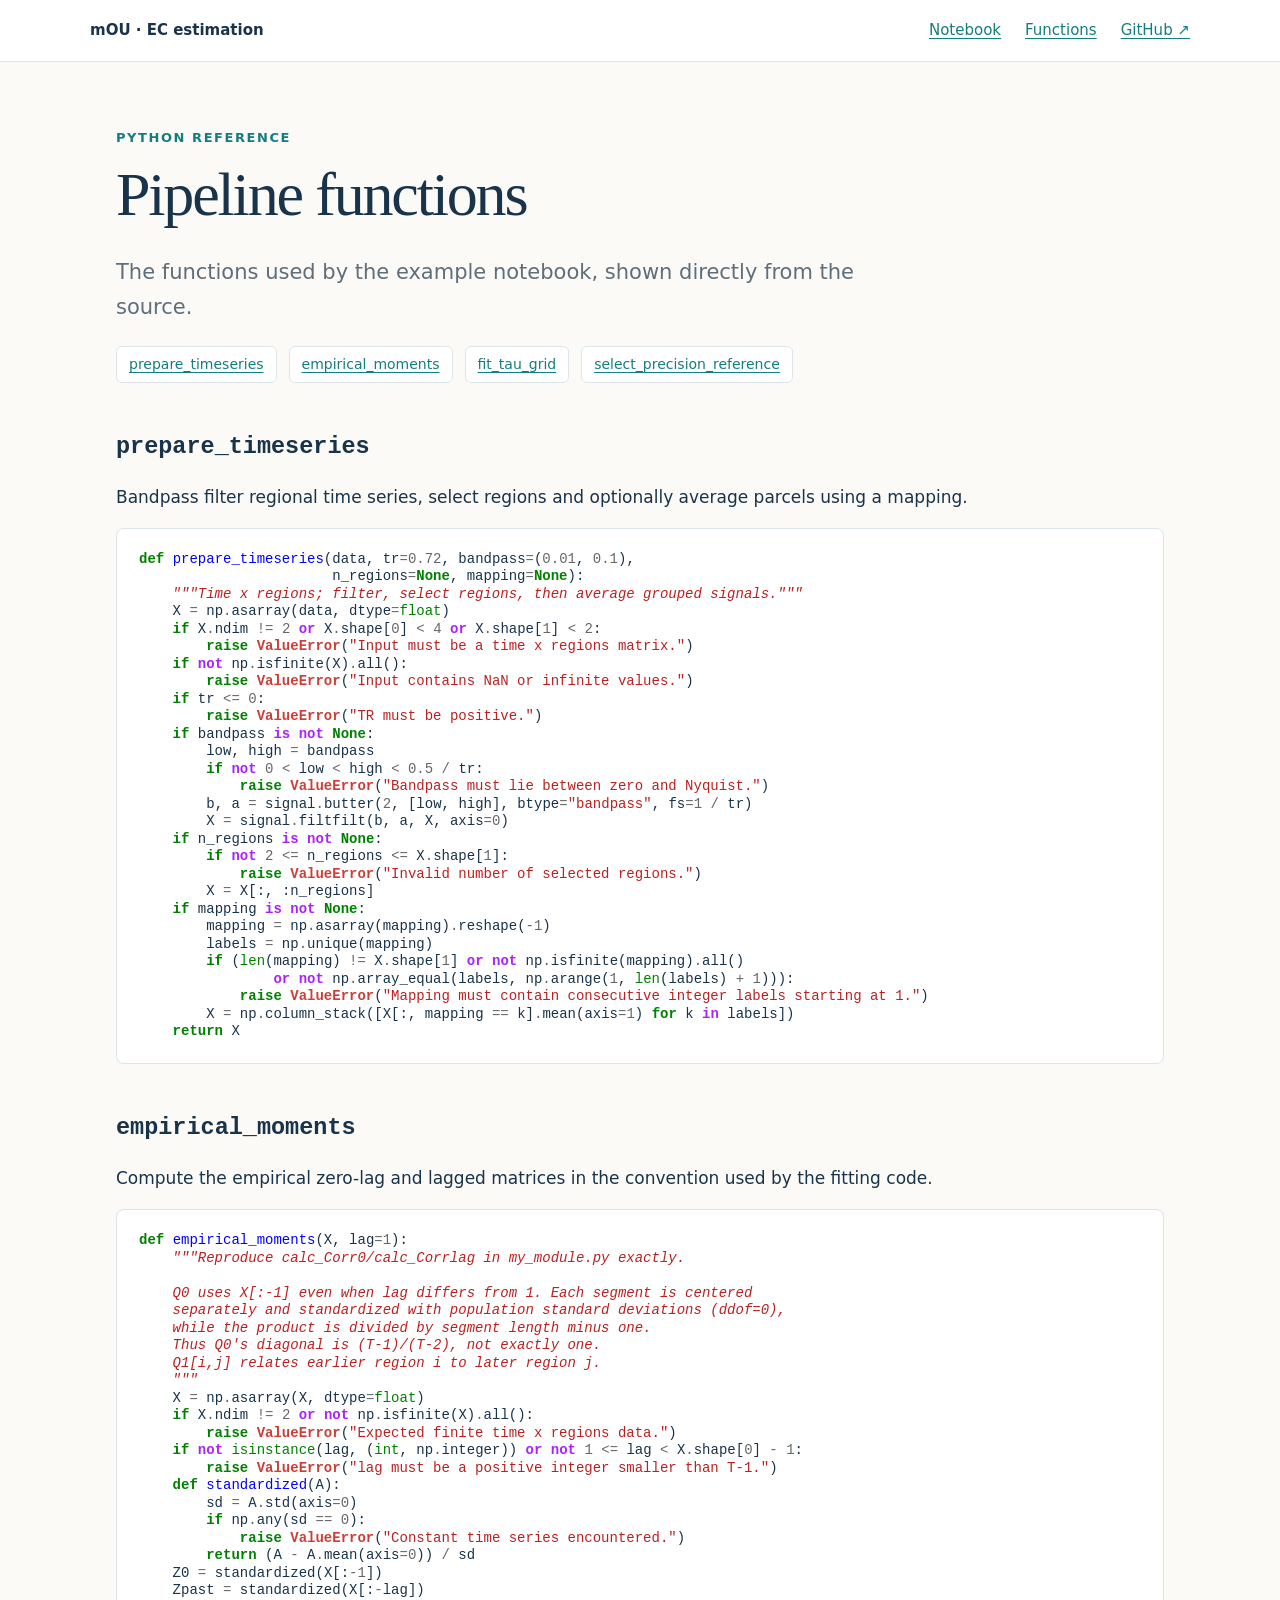
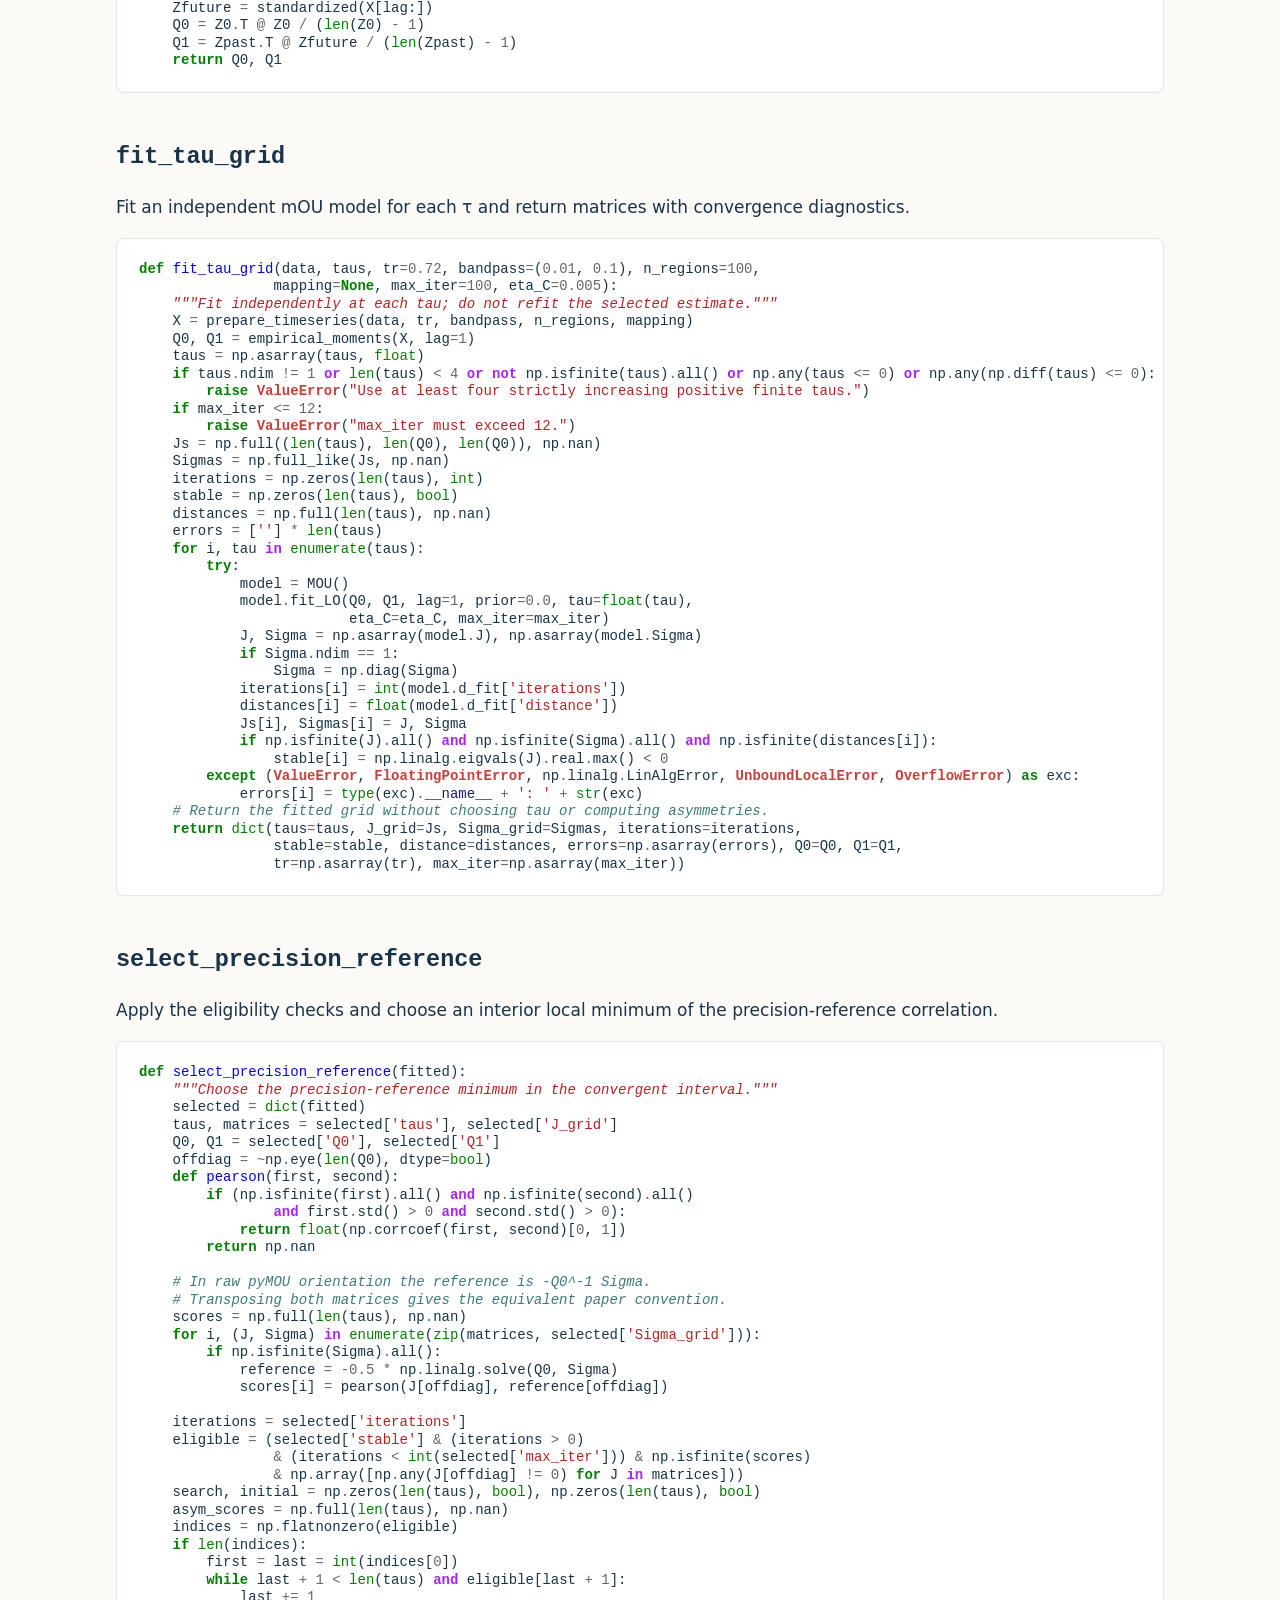
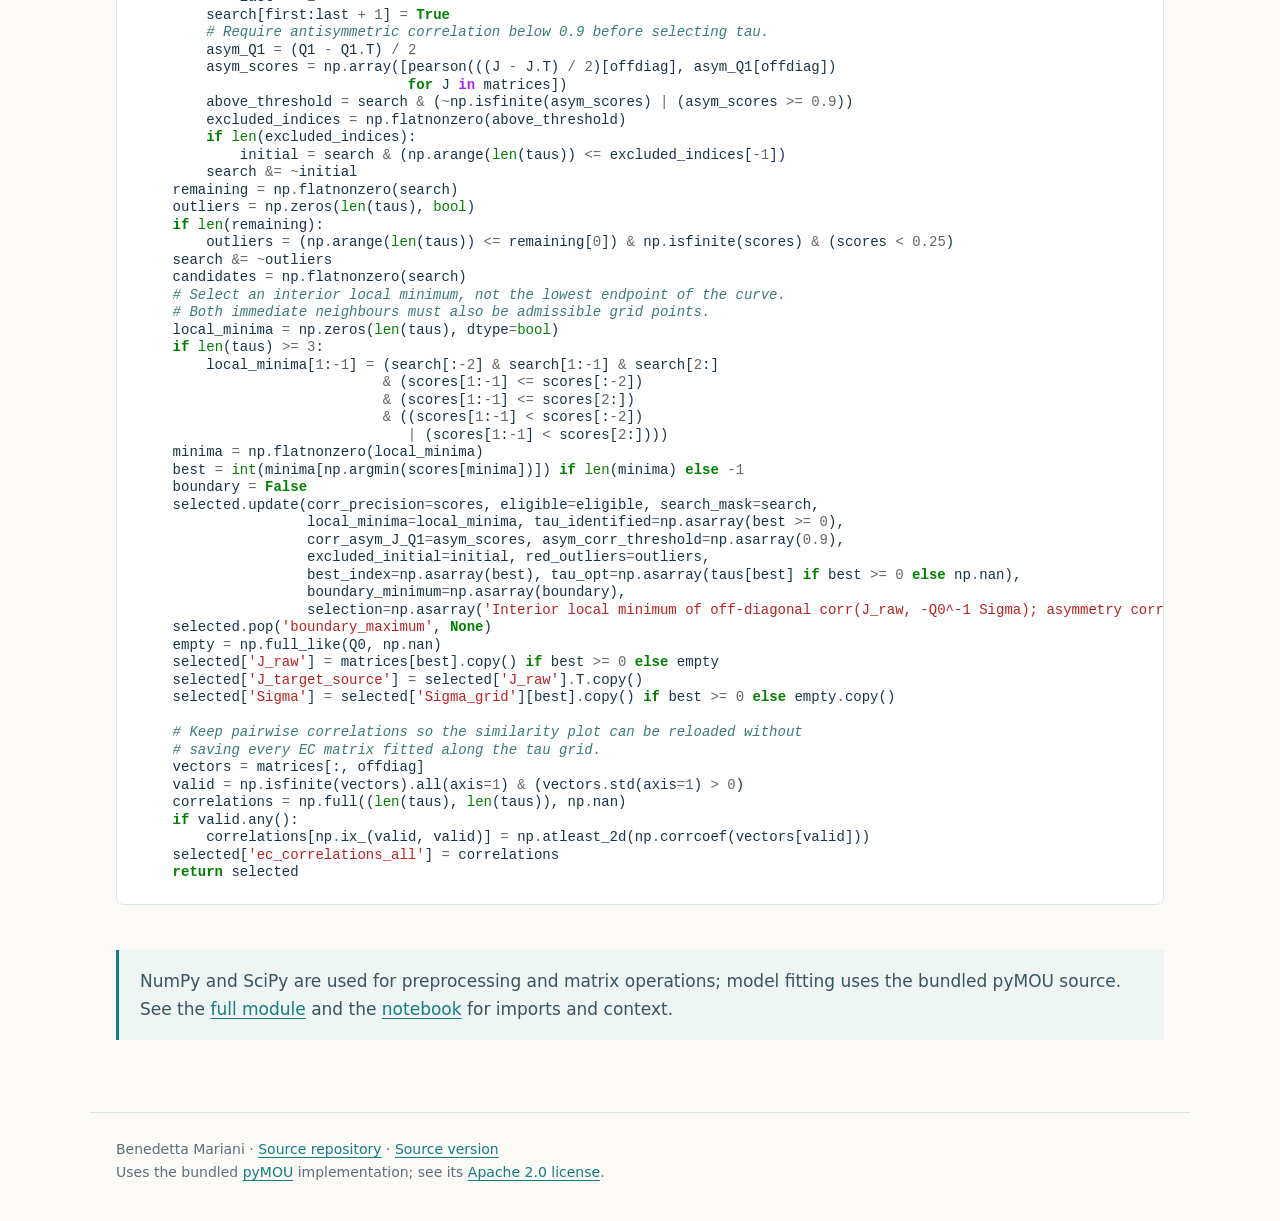
==== functions.html @ 152407b9 "Publish pipeline notebook and function reference" ====
<!doctype html><html lang="en"><head><meta charset="utf-8"><meta name="viewport" content="width=device-width,initial-scale=1"><meta name="description" content="A notebook and Python functions for multivariate Ornstein–Uhlenbeck effective connectivity estimation."><title>Functions · mOU EC estimation</title><link rel="stylesheet" href="style.css"></head><body><nav class="site-nav" aria-label="Main navigation"><a class="site-brand" href="index.html">mOU · EC estimation</a><a href="pipeline.html">Notebook</a><a href="functions.html">Functions</a><a href="https://github.com/benedetta-mariani/mOU-EC-estimation">GitHub ↗</a></nav><main class="page"><div class="eyebrow">Python reference</div><h1>Pipeline functions</h1><p class="lead">The functions used by the example notebook, shown directly from the source.</p><div class="jump-links"><a href="#prepare_timeseries">prepare_timeseries</a><a href="#empirical_moments">empirical_moments</a><a href="#fit_tau_grid">fit_tau_grid</a><a href="#select_precision_reference">select_precision_reference</a></div><section class="function" id="prepare_timeseries"><h2><code>prepare_timeseries</code></h2><p>Bandpass filter regional time series, select regions and optionally average parcels using a mapping.</p><div class="highlight"><pre><span></span><span class="k">def</span><span class="w"> </span><span class="nf">prepare_timeseries</span><span class="p">(</span><span class="n">data</span><span class="p">,</span> <span class="n">tr</span><span class="o">=</span><span class="mf">0.72</span><span class="p">,</span> <span class="n">bandpass</span><span class="o">=</span><span class="p">(</span><span class="mf">0.01</span><span class="p">,</span> <span class="mf">0.1</span><span class="p">),</span>
                       <span class="n">n_regions</span><span class="o">=</span><span class="kc">None</span><span class="p">,</span> <span class="n">mapping</span><span class="o">=</span><span class="kc">None</span><span class="p">):</span>
<span class="w">    </span><span class="sd">&quot;&quot;&quot;Time x regions; filter, select regions, then average grouped signals.&quot;&quot;&quot;</span>
    <span class="n">X</span> <span class="o">=</span> <span class="n">np</span><span class="o">.</span><span class="n">asarray</span><span class="p">(</span><span class="n">data</span><span class="p">,</span> <span class="n">dtype</span><span class="o">=</span><span class="nb">float</span><span class="p">)</span>
    <span class="k">if</span> <span class="n">X</span><span class="o">.</span><span class="n">ndim</span> <span class="o">!=</span> <span class="mi">2</span> <span class="ow">or</span> <span class="n">X</span><span class="o">.</span><span class="n">shape</span><span class="p">[</span><span class="mi">0</span><span class="p">]</span> <span class="o">&lt;</span> <span class="mi">4</span> <span class="ow">or</span> <span class="n">X</span><span class="o">.</span><span class="n">shape</span><span class="p">[</span><span class="mi">1</span><span class="p">]</span> <span class="o">&lt;</span> <span class="mi">2</span><span class="p">:</span>
        <span class="k">raise</span> <span class="ne">ValueError</span><span class="p">(</span><span class="s2">&quot;Input must be a time x regions matrix.&quot;</span><span class="p">)</span>
    <span class="k">if</span> <span class="ow">not</span> <span class="n">np</span><span class="o">.</span><span class="n">isfinite</span><span class="p">(</span><span class="n">X</span><span class="p">)</span><span class="o">.</span><span class="n">all</span><span class="p">():</span>
        <span class="k">raise</span> <span class="ne">ValueError</span><span class="p">(</span><span class="s2">&quot;Input contains NaN or infinite values.&quot;</span><span class="p">)</span>
    <span class="k">if</span> <span class="n">tr</span> <span class="o">&lt;=</span> <span class="mi">0</span><span class="p">:</span>
        <span class="k">raise</span> <span class="ne">ValueError</span><span class="p">(</span><span class="s2">&quot;TR must be positive.&quot;</span><span class="p">)</span>
    <span class="k">if</span> <span class="n">bandpass</span> <span class="ow">is</span> <span class="ow">not</span> <span class="kc">None</span><span class="p">:</span>
        <span class="n">low</span><span class="p">,</span> <span class="n">high</span> <span class="o">=</span> <span class="n">bandpass</span>
        <span class="k">if</span> <span class="ow">not</span> <span class="mi">0</span> <span class="o">&lt;</span> <span class="n">low</span> <span class="o">&lt;</span> <span class="n">high</span> <span class="o">&lt;</span> <span class="mf">0.5</span> <span class="o">/</span> <span class="n">tr</span><span class="p">:</span>
            <span class="k">raise</span> <span class="ne">ValueError</span><span class="p">(</span><span class="s2">&quot;Bandpass must lie between zero and Nyquist.&quot;</span><span class="p">)</span>
        <span class="n">b</span><span class="p">,</span> <span class="n">a</span> <span class="o">=</span> <span class="n">signal</span><span class="o">.</span><span class="n">butter</span><span class="p">(</span><span class="mi">2</span><span class="p">,</span> <span class="p">[</span><span class="n">low</span><span class="p">,</span> <span class="n">high</span><span class="p">],</span> <span class="n">btype</span><span class="o">=</span><span class="s2">&quot;bandpass&quot;</span><span class="p">,</span> <span class="n">fs</span><span class="o">=</span><span class="mi">1</span> <span class="o">/</span> <span class="n">tr</span><span class="p">)</span>
        <span class="n">X</span> <span class="o">=</span> <span class="n">signal</span><span class="o">.</span><span class="n">filtfilt</span><span class="p">(</span><span class="n">b</span><span class="p">,</span> <span class="n">a</span><span class="p">,</span> <span class="n">X</span><span class="p">,</span> <span class="n">axis</span><span class="o">=</span><span class="mi">0</span><span class="p">)</span>
    <span class="k">if</span> <span class="n">n_regions</span> <span class="ow">is</span> <span class="ow">not</span> <span class="kc">None</span><span class="p">:</span>
        <span class="k">if</span> <span class="ow">not</span> <span class="mi">2</span> <span class="o">&lt;=</span> <span class="n">n_regions</span> <span class="o">&lt;=</span> <span class="n">X</span><span class="o">.</span><span class="n">shape</span><span class="p">[</span><span class="mi">1</span><span class="p">]:</span>
            <span class="k">raise</span> <span class="ne">ValueError</span><span class="p">(</span><span class="s2">&quot;Invalid number of selected regions.&quot;</span><span class="p">)</span>
        <span class="n">X</span> <span class="o">=</span> <span class="n">X</span><span class="p">[:,</span> <span class="p">:</span><span class="n">n_regions</span><span class="p">]</span>
    <span class="k">if</span> <span class="n">mapping</span> <span class="ow">is</span> <span class="ow">not</span> <span class="kc">None</span><span class="p">:</span>
        <span class="n">mapping</span> <span class="o">=</span> <span class="n">np</span><span class="o">.</span><span class="n">asarray</span><span class="p">(</span><span class="n">mapping</span><span class="p">)</span><span class="o">.</span><span class="n">reshape</span><span class="p">(</span><span class="o">-</span><span class="mi">1</span><span class="p">)</span>
        <span class="n">labels</span> <span class="o">=</span> <span class="n">np</span><span class="o">.</span><span class="n">unique</span><span class="p">(</span><span class="n">mapping</span><span class="p">)</span>
        <span class="k">if</span> <span class="p">(</span><span class="nb">len</span><span class="p">(</span><span class="n">mapping</span><span class="p">)</span> <span class="o">!=</span> <span class="n">X</span><span class="o">.</span><span class="n">shape</span><span class="p">[</span><span class="mi">1</span><span class="p">]</span> <span class="ow">or</span> <span class="ow">not</span> <span class="n">np</span><span class="o">.</span><span class="n">isfinite</span><span class="p">(</span><span class="n">mapping</span><span class="p">)</span><span class="o">.</span><span class="n">all</span><span class="p">()</span>
                <span class="ow">or</span> <span class="ow">not</span> <span class="n">np</span><span class="o">.</span><span class="n">array_equal</span><span class="p">(</span><span class="n">labels</span><span class="p">,</span> <span class="n">np</span><span class="o">.</span><span class="n">arange</span><span class="p">(</span><span class="mi">1</span><span class="p">,</span> <span class="nb">len</span><span class="p">(</span><span class="n">labels</span><span class="p">)</span> <span class="o">+</span> <span class="mi">1</span><span class="p">))):</span>
            <span class="k">raise</span> <span class="ne">ValueError</span><span class="p">(</span><span class="s2">&quot;Mapping must contain consecutive integer labels starting at 1.&quot;</span><span class="p">)</span>
        <span class="n">X</span> <span class="o">=</span> <span class="n">np</span><span class="o">.</span><span class="n">column_stack</span><span class="p">([</span><span class="n">X</span><span class="p">[:,</span> <span class="n">mapping</span> <span class="o">==</span> <span class="n">k</span><span class="p">]</span><span class="o">.</span><span class="n">mean</span><span class="p">(</span><span class="n">axis</span><span class="o">=</span><span class="mi">1</span><span class="p">)</span> <span class="k">for</span> <span class="n">k</span> <span class="ow">in</span> <span class="n">labels</span><span class="p">])</span>
    <span class="k">return</span> <span class="n">X</span>
</pre></div>
</section><section class="function" id="empirical_moments"><h2><code>empirical_moments</code></h2><p>Compute the empirical zero-lag and lagged matrices in the convention used by the fitting code.</p><div class="highlight"><pre><span></span><span class="k">def</span><span class="w"> </span><span class="nf">empirical_moments</span><span class="p">(</span><span class="n">X</span><span class="p">,</span> <span class="n">lag</span><span class="o">=</span><span class="mi">1</span><span class="p">):</span>
<span class="w">    </span><span class="sd">&quot;&quot;&quot;Reproduce calc_Corr0/calc_Corrlag in my_module.py exactly.</span>

<span class="sd">    Q0 uses X[:-1] even when lag differs from 1. Each segment is centered</span>
<span class="sd">    separately and standardized with population standard deviations (ddof=0),</span>
<span class="sd">    while the product is divided by segment length minus one.</span>
<span class="sd">    Thus Q0&#39;s diagonal is (T-1)/(T-2), not exactly one.</span>
<span class="sd">    Q1[i,j] relates earlier region i to later region j.</span>
<span class="sd">    &quot;&quot;&quot;</span>
    <span class="n">X</span> <span class="o">=</span> <span class="n">np</span><span class="o">.</span><span class="n">asarray</span><span class="p">(</span><span class="n">X</span><span class="p">,</span> <span class="n">dtype</span><span class="o">=</span><span class="nb">float</span><span class="p">)</span>
    <span class="k">if</span> <span class="n">X</span><span class="o">.</span><span class="n">ndim</span> <span class="o">!=</span> <span class="mi">2</span> <span class="ow">or</span> <span class="ow">not</span> <span class="n">np</span><span class="o">.</span><span class="n">isfinite</span><span class="p">(</span><span class="n">X</span><span class="p">)</span><span class="o">.</span><span class="n">all</span><span class="p">():</span>
        <span class="k">raise</span> <span class="ne">ValueError</span><span class="p">(</span><span class="s2">&quot;Expected finite time x regions data.&quot;</span><span class="p">)</span>
    <span class="k">if</span> <span class="ow">not</span> <span class="nb">isinstance</span><span class="p">(</span><span class="n">lag</span><span class="p">,</span> <span class="p">(</span><span class="nb">int</span><span class="p">,</span> <span class="n">np</span><span class="o">.</span><span class="n">integer</span><span class="p">))</span> <span class="ow">or</span> <span class="ow">not</span> <span class="mi">1</span> <span class="o">&lt;=</span> <span class="n">lag</span> <span class="o">&lt;</span> <span class="n">X</span><span class="o">.</span><span class="n">shape</span><span class="p">[</span><span class="mi">0</span><span class="p">]</span> <span class="o">-</span> <span class="mi">1</span><span class="p">:</span>
        <span class="k">raise</span> <span class="ne">ValueError</span><span class="p">(</span><span class="s2">&quot;lag must be a positive integer smaller than T-1.&quot;</span><span class="p">)</span>
    <span class="k">def</span><span class="w"> </span><span class="nf">standardized</span><span class="p">(</span><span class="n">A</span><span class="p">):</span>
        <span class="n">sd</span> <span class="o">=</span> <span class="n">A</span><span class="o">.</span><span class="n">std</span><span class="p">(</span><span class="n">axis</span><span class="o">=</span><span class="mi">0</span><span class="p">)</span>
        <span class="k">if</span> <span class="n">np</span><span class="o">.</span><span class="n">any</span><span class="p">(</span><span class="n">sd</span> <span class="o">==</span> <span class="mi">0</span><span class="p">):</span>
            <span class="k">raise</span> <span class="ne">ValueError</span><span class="p">(</span><span class="s2">&quot;Constant time series encountered.&quot;</span><span class="p">)</span>
        <span class="k">return</span> <span class="p">(</span><span class="n">A</span> <span class="o">-</span> <span class="n">A</span><span class="o">.</span><span class="n">mean</span><span class="p">(</span><span class="n">axis</span><span class="o">=</span><span class="mi">0</span><span class="p">))</span> <span class="o">/</span> <span class="n">sd</span>
    <span class="n">Z0</span> <span class="o">=</span> <span class="n">standardized</span><span class="p">(</span><span class="n">X</span><span class="p">[:</span><span class="o">-</span><span class="mi">1</span><span class="p">])</span>
    <span class="n">Zpast</span> <span class="o">=</span> <span class="n">standardized</span><span class="p">(</span><span class="n">X</span><span class="p">[:</span><span class="o">-</span><span class="n">lag</span><span class="p">])</span>
    <span class="n">Zfuture</span> <span class="o">=</span> <span class="n">standardized</span><span class="p">(</span><span class="n">X</span><span class="p">[</span><span class="n">lag</span><span class="p">:])</span>
    <span class="n">Q0</span> <span class="o">=</span> <span class="n">Z0</span><span class="o">.</span><span class="n">T</span> <span class="o">@</span> <span class="n">Z0</span> <span class="o">/</span> <span class="p">(</span><span class="nb">len</span><span class="p">(</span><span class="n">Z0</span><span class="p">)</span> <span class="o">-</span> <span class="mi">1</span><span class="p">)</span>
    <span class="n">Q1</span> <span class="o">=</span> <span class="n">Zpast</span><span class="o">.</span><span class="n">T</span> <span class="o">@</span> <span class="n">Zfuture</span> <span class="o">/</span> <span class="p">(</span><span class="nb">len</span><span class="p">(</span><span class="n">Zpast</span><span class="p">)</span> <span class="o">-</span> <span class="mi">1</span><span class="p">)</span>
    <span class="k">return</span> <span class="n">Q0</span><span class="p">,</span> <span class="n">Q1</span>
</pre></div>
</section><section class="function" id="fit_tau_grid"><h2><code>fit_tau_grid</code></h2><p>Fit an independent mOU model for each τ and return matrices with convergence diagnostics.</p><div class="highlight"><pre><span></span><span class="k">def</span><span class="w"> </span><span class="nf">fit_tau_grid</span><span class="p">(</span><span class="n">data</span><span class="p">,</span> <span class="n">taus</span><span class="p">,</span> <span class="n">tr</span><span class="o">=</span><span class="mf">0.72</span><span class="p">,</span> <span class="n">bandpass</span><span class="o">=</span><span class="p">(</span><span class="mf">0.01</span><span class="p">,</span> <span class="mf">0.1</span><span class="p">),</span> <span class="n">n_regions</span><span class="o">=</span><span class="mi">100</span><span class="p">,</span>
                <span class="n">mapping</span><span class="o">=</span><span class="kc">None</span><span class="p">,</span> <span class="n">max_iter</span><span class="o">=</span><span class="mi">100</span><span class="p">,</span> <span class="n">eta_C</span><span class="o">=</span><span class="mf">0.005</span><span class="p">):</span>
<span class="w">    </span><span class="sd">&quot;&quot;&quot;Fit independently at each tau; do not refit the selected estimate.&quot;&quot;&quot;</span>
    <span class="n">X</span> <span class="o">=</span> <span class="n">prepare_timeseries</span><span class="p">(</span><span class="n">data</span><span class="p">,</span> <span class="n">tr</span><span class="p">,</span> <span class="n">bandpass</span><span class="p">,</span> <span class="n">n_regions</span><span class="p">,</span> <span class="n">mapping</span><span class="p">)</span>
    <span class="n">Q0</span><span class="p">,</span> <span class="n">Q1</span> <span class="o">=</span> <span class="n">empirical_moments</span><span class="p">(</span><span class="n">X</span><span class="p">,</span> <span class="n">lag</span><span class="o">=</span><span class="mi">1</span><span class="p">)</span>
    <span class="n">taus</span> <span class="o">=</span> <span class="n">np</span><span class="o">.</span><span class="n">asarray</span><span class="p">(</span><span class="n">taus</span><span class="p">,</span> <span class="nb">float</span><span class="p">)</span>
    <span class="k">if</span> <span class="n">taus</span><span class="o">.</span><span class="n">ndim</span> <span class="o">!=</span> <span class="mi">1</span> <span class="ow">or</span> <span class="nb">len</span><span class="p">(</span><span class="n">taus</span><span class="p">)</span> <span class="o">&lt;</span> <span class="mi">4</span> <span class="ow">or</span> <span class="ow">not</span> <span class="n">np</span><span class="o">.</span><span class="n">isfinite</span><span class="p">(</span><span class="n">taus</span><span class="p">)</span><span class="o">.</span><span class="n">all</span><span class="p">()</span> <span class="ow">or</span> <span class="n">np</span><span class="o">.</span><span class="n">any</span><span class="p">(</span><span class="n">taus</span> <span class="o">&lt;=</span> <span class="mi">0</span><span class="p">)</span> <span class="ow">or</span> <span class="n">np</span><span class="o">.</span><span class="n">any</span><span class="p">(</span><span class="n">np</span><span class="o">.</span><span class="n">diff</span><span class="p">(</span><span class="n">taus</span><span class="p">)</span> <span class="o">&lt;=</span> <span class="mi">0</span><span class="p">):</span>
        <span class="k">raise</span> <span class="ne">ValueError</span><span class="p">(</span><span class="s2">&quot;Use at least four strictly increasing positive finite taus.&quot;</span><span class="p">)</span>
    <span class="k">if</span> <span class="n">max_iter</span> <span class="o">&lt;=</span> <span class="mi">12</span><span class="p">:</span>
        <span class="k">raise</span> <span class="ne">ValueError</span><span class="p">(</span><span class="s2">&quot;max_iter must exceed 12.&quot;</span><span class="p">)</span>
    <span class="n">Js</span> <span class="o">=</span> <span class="n">np</span><span class="o">.</span><span class="n">full</span><span class="p">((</span><span class="nb">len</span><span class="p">(</span><span class="n">taus</span><span class="p">),</span> <span class="nb">len</span><span class="p">(</span><span class="n">Q0</span><span class="p">),</span> <span class="nb">len</span><span class="p">(</span><span class="n">Q0</span><span class="p">)),</span> <span class="n">np</span><span class="o">.</span><span class="n">nan</span><span class="p">)</span>
    <span class="n">Sigmas</span> <span class="o">=</span> <span class="n">np</span><span class="o">.</span><span class="n">full_like</span><span class="p">(</span><span class="n">Js</span><span class="p">,</span> <span class="n">np</span><span class="o">.</span><span class="n">nan</span><span class="p">)</span>
    <span class="n">iterations</span> <span class="o">=</span> <span class="n">np</span><span class="o">.</span><span class="n">zeros</span><span class="p">(</span><span class="nb">len</span><span class="p">(</span><span class="n">taus</span><span class="p">),</span> <span class="nb">int</span><span class="p">)</span>
    <span class="n">stable</span> <span class="o">=</span> <span class="n">np</span><span class="o">.</span><span class="n">zeros</span><span class="p">(</span><span class="nb">len</span><span class="p">(</span><span class="n">taus</span><span class="p">),</span> <span class="nb">bool</span><span class="p">)</span>
    <span class="n">distances</span> <span class="o">=</span> <span class="n">np</span><span class="o">.</span><span class="n">full</span><span class="p">(</span><span class="nb">len</span><span class="p">(</span><span class="n">taus</span><span class="p">),</span> <span class="n">np</span><span class="o">.</span><span class="n">nan</span><span class="p">)</span>
    <span class="n">errors</span> <span class="o">=</span> <span class="p">[</span><span class="s1">&#39;&#39;</span><span class="p">]</span> <span class="o">*</span> <span class="nb">len</span><span class="p">(</span><span class="n">taus</span><span class="p">)</span>
    <span class="k">for</span> <span class="n">i</span><span class="p">,</span> <span class="n">tau</span> <span class="ow">in</span> <span class="nb">enumerate</span><span class="p">(</span><span class="n">taus</span><span class="p">):</span>
        <span class="k">try</span><span class="p">:</span>
            <span class="n">model</span> <span class="o">=</span> <span class="n">MOU</span><span class="p">()</span>
            <span class="n">model</span><span class="o">.</span><span class="n">fit_LO</span><span class="p">(</span><span class="n">Q0</span><span class="p">,</span> <span class="n">Q1</span><span class="p">,</span> <span class="n">lag</span><span class="o">=</span><span class="mi">1</span><span class="p">,</span> <span class="n">prior</span><span class="o">=</span><span class="mf">0.0</span><span class="p">,</span> <span class="n">tau</span><span class="o">=</span><span class="nb">float</span><span class="p">(</span><span class="n">tau</span><span class="p">),</span>
                         <span class="n">eta_C</span><span class="o">=</span><span class="n">eta_C</span><span class="p">,</span> <span class="n">max_iter</span><span class="o">=</span><span class="n">max_iter</span><span class="p">)</span>
            <span class="n">J</span><span class="p">,</span> <span class="n">Sigma</span> <span class="o">=</span> <span class="n">np</span><span class="o">.</span><span class="n">asarray</span><span class="p">(</span><span class="n">model</span><span class="o">.</span><span class="n">J</span><span class="p">),</span> <span class="n">np</span><span class="o">.</span><span class="n">asarray</span><span class="p">(</span><span class="n">model</span><span class="o">.</span><span class="n">Sigma</span><span class="p">)</span>
            <span class="k">if</span> <span class="n">Sigma</span><span class="o">.</span><span class="n">ndim</span> <span class="o">==</span> <span class="mi">1</span><span class="p">:</span>
                <span class="n">Sigma</span> <span class="o">=</span> <span class="n">np</span><span class="o">.</span><span class="n">diag</span><span class="p">(</span><span class="n">Sigma</span><span class="p">)</span>
            <span class="n">iterations</span><span class="p">[</span><span class="n">i</span><span class="p">]</span> <span class="o">=</span> <span class="nb">int</span><span class="p">(</span><span class="n">model</span><span class="o">.</span><span class="n">d_fit</span><span class="p">[</span><span class="s1">&#39;iterations&#39;</span><span class="p">])</span>
            <span class="n">distances</span><span class="p">[</span><span class="n">i</span><span class="p">]</span> <span class="o">=</span> <span class="nb">float</span><span class="p">(</span><span class="n">model</span><span class="o">.</span><span class="n">d_fit</span><span class="p">[</span><span class="s1">&#39;distance&#39;</span><span class="p">])</span>
            <span class="n">Js</span><span class="p">[</span><span class="n">i</span><span class="p">],</span> <span class="n">Sigmas</span><span class="p">[</span><span class="n">i</span><span class="p">]</span> <span class="o">=</span> <span class="n">J</span><span class="p">,</span> <span class="n">Sigma</span>
            <span class="k">if</span> <span class="n">np</span><span class="o">.</span><span class="n">isfinite</span><span class="p">(</span><span class="n">J</span><span class="p">)</span><span class="o">.</span><span class="n">all</span><span class="p">()</span> <span class="ow">and</span> <span class="n">np</span><span class="o">.</span><span class="n">isfinite</span><span class="p">(</span><span class="n">Sigma</span><span class="p">)</span><span class="o">.</span><span class="n">all</span><span class="p">()</span> <span class="ow">and</span> <span class="n">np</span><span class="o">.</span><span class="n">isfinite</span><span class="p">(</span><span class="n">distances</span><span class="p">[</span><span class="n">i</span><span class="p">]):</span>
                <span class="n">stable</span><span class="p">[</span><span class="n">i</span><span class="p">]</span> <span class="o">=</span> <span class="n">np</span><span class="o">.</span><span class="n">linalg</span><span class="o">.</span><span class="n">eigvals</span><span class="p">(</span><span class="n">J</span><span class="p">)</span><span class="o">.</span><span class="n">real</span><span class="o">.</span><span class="n">max</span><span class="p">()</span> <span class="o">&lt;</span> <span class="mi">0</span>
        <span class="k">except</span> <span class="p">(</span><span class="ne">ValueError</span><span class="p">,</span> <span class="ne">FloatingPointError</span><span class="p">,</span> <span class="n">np</span><span class="o">.</span><span class="n">linalg</span><span class="o">.</span><span class="n">LinAlgError</span><span class="p">,</span> <span class="ne">UnboundLocalError</span><span class="p">,</span> <span class="ne">OverflowError</span><span class="p">)</span> <span class="k">as</span> <span class="n">exc</span><span class="p">:</span>
            <span class="n">errors</span><span class="p">[</span><span class="n">i</span><span class="p">]</span> <span class="o">=</span> <span class="nb">type</span><span class="p">(</span><span class="n">exc</span><span class="p">)</span><span class="o">.</span><span class="vm">__name__</span> <span class="o">+</span> <span class="s1">&#39;: &#39;</span> <span class="o">+</span> <span class="nb">str</span><span class="p">(</span><span class="n">exc</span><span class="p">)</span>
    <span class="c1"># Return the fitted grid without choosing tau or computing asymmetries.</span>
    <span class="k">return</span> <span class="nb">dict</span><span class="p">(</span><span class="n">taus</span><span class="o">=</span><span class="n">taus</span><span class="p">,</span> <span class="n">J_grid</span><span class="o">=</span><span class="n">Js</span><span class="p">,</span> <span class="n">Sigma_grid</span><span class="o">=</span><span class="n">Sigmas</span><span class="p">,</span> <span class="n">iterations</span><span class="o">=</span><span class="n">iterations</span><span class="p">,</span>
                <span class="n">stable</span><span class="o">=</span><span class="n">stable</span><span class="p">,</span> <span class="n">distance</span><span class="o">=</span><span class="n">distances</span><span class="p">,</span> <span class="n">errors</span><span class="o">=</span><span class="n">np</span><span class="o">.</span><span class="n">asarray</span><span class="p">(</span><span class="n">errors</span><span class="p">),</span> <span class="n">Q0</span><span class="o">=</span><span class="n">Q0</span><span class="p">,</span> <span class="n">Q1</span><span class="o">=</span><span class="n">Q1</span><span class="p">,</span>
                <span class="n">tr</span><span class="o">=</span><span class="n">np</span><span class="o">.</span><span class="n">asarray</span><span class="p">(</span><span class="n">tr</span><span class="p">),</span> <span class="n">max_iter</span><span class="o">=</span><span class="n">np</span><span class="o">.</span><span class="n">asarray</span><span class="p">(</span><span class="n">max_iter</span><span class="p">))</span>
</pre></div>
</section><section class="function" id="select_precision_reference"><h2><code>select_precision_reference</code></h2><p>Apply the eligibility checks and choose an interior local minimum of the precision-reference correlation.</p><div class="highlight"><pre><span></span><span class="k">def</span><span class="w"> </span><span class="nf">select_precision_reference</span><span class="p">(</span><span class="n">fitted</span><span class="p">):</span>
<span class="w">    </span><span class="sd">&quot;&quot;&quot;Choose the precision-reference minimum in the convergent interval.&quot;&quot;&quot;</span>
    <span class="n">selected</span> <span class="o">=</span> <span class="nb">dict</span><span class="p">(</span><span class="n">fitted</span><span class="p">)</span>
    <span class="n">taus</span><span class="p">,</span> <span class="n">matrices</span> <span class="o">=</span> <span class="n">selected</span><span class="p">[</span><span class="s1">&#39;taus&#39;</span><span class="p">],</span> <span class="n">selected</span><span class="p">[</span><span class="s1">&#39;J_grid&#39;</span><span class="p">]</span>
    <span class="n">Q0</span><span class="p">,</span> <span class="n">Q1</span> <span class="o">=</span> <span class="n">selected</span><span class="p">[</span><span class="s1">&#39;Q0&#39;</span><span class="p">],</span> <span class="n">selected</span><span class="p">[</span><span class="s1">&#39;Q1&#39;</span><span class="p">]</span>
    <span class="n">offdiag</span> <span class="o">=</span> <span class="o">~</span><span class="n">np</span><span class="o">.</span><span class="n">eye</span><span class="p">(</span><span class="nb">len</span><span class="p">(</span><span class="n">Q0</span><span class="p">),</span> <span class="n">dtype</span><span class="o">=</span><span class="nb">bool</span><span class="p">)</span>
    <span class="k">def</span><span class="w"> </span><span class="nf">pearson</span><span class="p">(</span><span class="n">first</span><span class="p">,</span> <span class="n">second</span><span class="p">):</span>
        <span class="k">if</span> <span class="p">(</span><span class="n">np</span><span class="o">.</span><span class="n">isfinite</span><span class="p">(</span><span class="n">first</span><span class="p">)</span><span class="o">.</span><span class="n">all</span><span class="p">()</span> <span class="ow">and</span> <span class="n">np</span><span class="o">.</span><span class="n">isfinite</span><span class="p">(</span><span class="n">second</span><span class="p">)</span><span class="o">.</span><span class="n">all</span><span class="p">()</span>
                <span class="ow">and</span> <span class="n">first</span><span class="o">.</span><span class="n">std</span><span class="p">()</span> <span class="o">&gt;</span> <span class="mi">0</span> <span class="ow">and</span> <span class="n">second</span><span class="o">.</span><span class="n">std</span><span class="p">()</span> <span class="o">&gt;</span> <span class="mi">0</span><span class="p">):</span>
            <span class="k">return</span> <span class="nb">float</span><span class="p">(</span><span class="n">np</span><span class="o">.</span><span class="n">corrcoef</span><span class="p">(</span><span class="n">first</span><span class="p">,</span> <span class="n">second</span><span class="p">)[</span><span class="mi">0</span><span class="p">,</span> <span class="mi">1</span><span class="p">])</span>
        <span class="k">return</span> <span class="n">np</span><span class="o">.</span><span class="n">nan</span>

    <span class="c1"># In raw pyMOU orientation the reference is -Q0^-1 Sigma.</span>
    <span class="c1"># Transposing both matrices gives the equivalent paper convention.</span>
    <span class="n">scores</span> <span class="o">=</span> <span class="n">np</span><span class="o">.</span><span class="n">full</span><span class="p">(</span><span class="nb">len</span><span class="p">(</span><span class="n">taus</span><span class="p">),</span> <span class="n">np</span><span class="o">.</span><span class="n">nan</span><span class="p">)</span>
    <span class="k">for</span> <span class="n">i</span><span class="p">,</span> <span class="p">(</span><span class="n">J</span><span class="p">,</span> <span class="n">Sigma</span><span class="p">)</span> <span class="ow">in</span> <span class="nb">enumerate</span><span class="p">(</span><span class="nb">zip</span><span class="p">(</span><span class="n">matrices</span><span class="p">,</span> <span class="n">selected</span><span class="p">[</span><span class="s1">&#39;Sigma_grid&#39;</span><span class="p">])):</span>
        <span class="k">if</span> <span class="n">np</span><span class="o">.</span><span class="n">isfinite</span><span class="p">(</span><span class="n">Sigma</span><span class="p">)</span><span class="o">.</span><span class="n">all</span><span class="p">():</span>
            <span class="n">reference</span> <span class="o">=</span> <span class="o">-</span><span class="mf">0.5</span> <span class="o">*</span> <span class="n">np</span><span class="o">.</span><span class="n">linalg</span><span class="o">.</span><span class="n">solve</span><span class="p">(</span><span class="n">Q0</span><span class="p">,</span> <span class="n">Sigma</span><span class="p">)</span>
            <span class="n">scores</span><span class="p">[</span><span class="n">i</span><span class="p">]</span> <span class="o">=</span> <span class="n">pearson</span><span class="p">(</span><span class="n">J</span><span class="p">[</span><span class="n">offdiag</span><span class="p">],</span> <span class="n">reference</span><span class="p">[</span><span class="n">offdiag</span><span class="p">])</span>

    <span class="n">iterations</span> <span class="o">=</span> <span class="n">selected</span><span class="p">[</span><span class="s1">&#39;iterations&#39;</span><span class="p">]</span>
    <span class="n">eligible</span> <span class="o">=</span> <span class="p">(</span><span class="n">selected</span><span class="p">[</span><span class="s1">&#39;stable&#39;</span><span class="p">]</span> <span class="o">&amp;</span> <span class="p">(</span><span class="n">iterations</span> <span class="o">&gt;</span> <span class="mi">0</span><span class="p">)</span>
                <span class="o">&amp;</span> <span class="p">(</span><span class="n">iterations</span> <span class="o">&lt;</span> <span class="nb">int</span><span class="p">(</span><span class="n">selected</span><span class="p">[</span><span class="s1">&#39;max_iter&#39;</span><span class="p">]))</span> <span class="o">&amp;</span> <span class="n">np</span><span class="o">.</span><span class="n">isfinite</span><span class="p">(</span><span class="n">scores</span><span class="p">)</span>
                <span class="o">&amp;</span> <span class="n">np</span><span class="o">.</span><span class="n">array</span><span class="p">([</span><span class="n">np</span><span class="o">.</span><span class="n">any</span><span class="p">(</span><span class="n">J</span><span class="p">[</span><span class="n">offdiag</span><span class="p">]</span> <span class="o">!=</span> <span class="mi">0</span><span class="p">)</span> <span class="k">for</span> <span class="n">J</span> <span class="ow">in</span> <span class="n">matrices</span><span class="p">]))</span>
    <span class="n">search</span><span class="p">,</span> <span class="n">initial</span> <span class="o">=</span> <span class="n">np</span><span class="o">.</span><span class="n">zeros</span><span class="p">(</span><span class="nb">len</span><span class="p">(</span><span class="n">taus</span><span class="p">),</span> <span class="nb">bool</span><span class="p">),</span> <span class="n">np</span><span class="o">.</span><span class="n">zeros</span><span class="p">(</span><span class="nb">len</span><span class="p">(</span><span class="n">taus</span><span class="p">),</span> <span class="nb">bool</span><span class="p">)</span>
    <span class="n">asym_scores</span> <span class="o">=</span> <span class="n">np</span><span class="o">.</span><span class="n">full</span><span class="p">(</span><span class="nb">len</span><span class="p">(</span><span class="n">taus</span><span class="p">),</span> <span class="n">np</span><span class="o">.</span><span class="n">nan</span><span class="p">)</span>
    <span class="n">indices</span> <span class="o">=</span> <span class="n">np</span><span class="o">.</span><span class="n">flatnonzero</span><span class="p">(</span><span class="n">eligible</span><span class="p">)</span>
    <span class="k">if</span> <span class="nb">len</span><span class="p">(</span><span class="n">indices</span><span class="p">):</span>
        <span class="n">first</span> <span class="o">=</span> <span class="n">last</span> <span class="o">=</span> <span class="nb">int</span><span class="p">(</span><span class="n">indices</span><span class="p">[</span><span class="mi">0</span><span class="p">])</span>
        <span class="k">while</span> <span class="n">last</span> <span class="o">+</span> <span class="mi">1</span> <span class="o">&lt;</span> <span class="nb">len</span><span class="p">(</span><span class="n">taus</span><span class="p">)</span> <span class="ow">and</span> <span class="n">eligible</span><span class="p">[</span><span class="n">last</span> <span class="o">+</span> <span class="mi">1</span><span class="p">]:</span>
            <span class="n">last</span> <span class="o">+=</span> <span class="mi">1</span>
        <span class="n">search</span><span class="p">[</span><span class="n">first</span><span class="p">:</span><span class="n">last</span> <span class="o">+</span> <span class="mi">1</span><span class="p">]</span> <span class="o">=</span> <span class="kc">True</span>
        <span class="c1"># Require antisymmetric correlation below 0.9 before selecting tau.</span>
        <span class="n">asym_Q1</span> <span class="o">=</span> <span class="p">(</span><span class="n">Q1</span> <span class="o">-</span> <span class="n">Q1</span><span class="o">.</span><span class="n">T</span><span class="p">)</span> <span class="o">/</span> <span class="mi">2</span>
        <span class="n">asym_scores</span> <span class="o">=</span> <span class="n">np</span><span class="o">.</span><span class="n">array</span><span class="p">([</span><span class="n">pearson</span><span class="p">(((</span><span class="n">J</span> <span class="o">-</span> <span class="n">J</span><span class="o">.</span><span class="n">T</span><span class="p">)</span> <span class="o">/</span> <span class="mi">2</span><span class="p">)[</span><span class="n">offdiag</span><span class="p">],</span> <span class="n">asym_Q1</span><span class="p">[</span><span class="n">offdiag</span><span class="p">])</span>
                                <span class="k">for</span> <span class="n">J</span> <span class="ow">in</span> <span class="n">matrices</span><span class="p">])</span>
        <span class="n">above_threshold</span> <span class="o">=</span> <span class="n">search</span> <span class="o">&amp;</span> <span class="p">(</span><span class="o">~</span><span class="n">np</span><span class="o">.</span><span class="n">isfinite</span><span class="p">(</span><span class="n">asym_scores</span><span class="p">)</span> <span class="o">|</span> <span class="p">(</span><span class="n">asym_scores</span> <span class="o">&gt;=</span> <span class="mf">0.9</span><span class="p">))</span>
        <span class="n">excluded_indices</span> <span class="o">=</span> <span class="n">np</span><span class="o">.</span><span class="n">flatnonzero</span><span class="p">(</span><span class="n">above_threshold</span><span class="p">)</span>
        <span class="k">if</span> <span class="nb">len</span><span class="p">(</span><span class="n">excluded_indices</span><span class="p">):</span>
            <span class="n">initial</span> <span class="o">=</span> <span class="n">search</span> <span class="o">&amp;</span> <span class="p">(</span><span class="n">np</span><span class="o">.</span><span class="n">arange</span><span class="p">(</span><span class="nb">len</span><span class="p">(</span><span class="n">taus</span><span class="p">))</span> <span class="o">&lt;=</span> <span class="n">excluded_indices</span><span class="p">[</span><span class="o">-</span><span class="mi">1</span><span class="p">])</span>
        <span class="n">search</span> <span class="o">&amp;=</span> <span class="o">~</span><span class="n">initial</span>
    <span class="n">remaining</span> <span class="o">=</span> <span class="n">np</span><span class="o">.</span><span class="n">flatnonzero</span><span class="p">(</span><span class="n">search</span><span class="p">)</span>
    <span class="n">outliers</span> <span class="o">=</span> <span class="n">np</span><span class="o">.</span><span class="n">zeros</span><span class="p">(</span><span class="nb">len</span><span class="p">(</span><span class="n">taus</span><span class="p">),</span> <span class="nb">bool</span><span class="p">)</span>
    <span class="k">if</span> <span class="nb">len</span><span class="p">(</span><span class="n">remaining</span><span class="p">):</span>
        <span class="n">outliers</span> <span class="o">=</span> <span class="p">(</span><span class="n">np</span><span class="o">.</span><span class="n">arange</span><span class="p">(</span><span class="nb">len</span><span class="p">(</span><span class="n">taus</span><span class="p">))</span> <span class="o">&lt;=</span> <span class="n">remaining</span><span class="p">[</span><span class="mi">0</span><span class="p">])</span> <span class="o">&amp;</span> <span class="n">np</span><span class="o">.</span><span class="n">isfinite</span><span class="p">(</span><span class="n">scores</span><span class="p">)</span> <span class="o">&amp;</span> <span class="p">(</span><span class="n">scores</span> <span class="o">&lt;</span> <span class="mf">0.25</span><span class="p">)</span>
    <span class="n">search</span> <span class="o">&amp;=</span> <span class="o">~</span><span class="n">outliers</span>
    <span class="n">candidates</span> <span class="o">=</span> <span class="n">np</span><span class="o">.</span><span class="n">flatnonzero</span><span class="p">(</span><span class="n">search</span><span class="p">)</span>
    <span class="c1"># Select an interior local minimum, not the lowest endpoint of the curve.</span>
    <span class="c1"># Both immediate neighbours must also be admissible grid points.</span>
    <span class="n">local_minima</span> <span class="o">=</span> <span class="n">np</span><span class="o">.</span><span class="n">zeros</span><span class="p">(</span><span class="nb">len</span><span class="p">(</span><span class="n">taus</span><span class="p">),</span> <span class="n">dtype</span><span class="o">=</span><span class="nb">bool</span><span class="p">)</span>
    <span class="k">if</span> <span class="nb">len</span><span class="p">(</span><span class="n">taus</span><span class="p">)</span> <span class="o">&gt;=</span> <span class="mi">3</span><span class="p">:</span>
        <span class="n">local_minima</span><span class="p">[</span><span class="mi">1</span><span class="p">:</span><span class="o">-</span><span class="mi">1</span><span class="p">]</span> <span class="o">=</span> <span class="p">(</span><span class="n">search</span><span class="p">[:</span><span class="o">-</span><span class="mi">2</span><span class="p">]</span> <span class="o">&amp;</span> <span class="n">search</span><span class="p">[</span><span class="mi">1</span><span class="p">:</span><span class="o">-</span><span class="mi">1</span><span class="p">]</span> <span class="o">&amp;</span> <span class="n">search</span><span class="p">[</span><span class="mi">2</span><span class="p">:]</span>
                             <span class="o">&amp;</span> <span class="p">(</span><span class="n">scores</span><span class="p">[</span><span class="mi">1</span><span class="p">:</span><span class="o">-</span><span class="mi">1</span><span class="p">]</span> <span class="o">&lt;=</span> <span class="n">scores</span><span class="p">[:</span><span class="o">-</span><span class="mi">2</span><span class="p">])</span>
                             <span class="o">&amp;</span> <span class="p">(</span><span class="n">scores</span><span class="p">[</span><span class="mi">1</span><span class="p">:</span><span class="o">-</span><span class="mi">1</span><span class="p">]</span> <span class="o">&lt;=</span> <span class="n">scores</span><span class="p">[</span><span class="mi">2</span><span class="p">:])</span>
                             <span class="o">&amp;</span> <span class="p">((</span><span class="n">scores</span><span class="p">[</span><span class="mi">1</span><span class="p">:</span><span class="o">-</span><span class="mi">1</span><span class="p">]</span> <span class="o">&lt;</span> <span class="n">scores</span><span class="p">[:</span><span class="o">-</span><span class="mi">2</span><span class="p">])</span>
                                <span class="o">|</span> <span class="p">(</span><span class="n">scores</span><span class="p">[</span><span class="mi">1</span><span class="p">:</span><span class="o">-</span><span class="mi">1</span><span class="p">]</span> <span class="o">&lt;</span> <span class="n">scores</span><span class="p">[</span><span class="mi">2</span><span class="p">:])))</span>
    <span class="n">minima</span> <span class="o">=</span> <span class="n">np</span><span class="o">.</span><span class="n">flatnonzero</span><span class="p">(</span><span class="n">local_minima</span><span class="p">)</span>
    <span class="n">best</span> <span class="o">=</span> <span class="nb">int</span><span class="p">(</span><span class="n">minima</span><span class="p">[</span><span class="n">np</span><span class="o">.</span><span class="n">argmin</span><span class="p">(</span><span class="n">scores</span><span class="p">[</span><span class="n">minima</span><span class="p">])])</span> <span class="k">if</span> <span class="nb">len</span><span class="p">(</span><span class="n">minima</span><span class="p">)</span> <span class="k">else</span> <span class="o">-</span><span class="mi">1</span>
    <span class="n">boundary</span> <span class="o">=</span> <span class="kc">False</span>
    <span class="n">selected</span><span class="o">.</span><span class="n">update</span><span class="p">(</span><span class="n">corr_precision</span><span class="o">=</span><span class="n">scores</span><span class="p">,</span> <span class="n">eligible</span><span class="o">=</span><span class="n">eligible</span><span class="p">,</span> <span class="n">search_mask</span><span class="o">=</span><span class="n">search</span><span class="p">,</span>
                    <span class="n">local_minima</span><span class="o">=</span><span class="n">local_minima</span><span class="p">,</span> <span class="n">tau_identified</span><span class="o">=</span><span class="n">np</span><span class="o">.</span><span class="n">asarray</span><span class="p">(</span><span class="n">best</span> <span class="o">&gt;=</span> <span class="mi">0</span><span class="p">),</span>
                    <span class="n">corr_asym_J_Q1</span><span class="o">=</span><span class="n">asym_scores</span><span class="p">,</span> <span class="n">asym_corr_threshold</span><span class="o">=</span><span class="n">np</span><span class="o">.</span><span class="n">asarray</span><span class="p">(</span><span class="mf">0.9</span><span class="p">),</span>
                    <span class="n">excluded_initial</span><span class="o">=</span><span class="n">initial</span><span class="p">,</span> <span class="n">red_outliers</span><span class="o">=</span><span class="n">outliers</span><span class="p">,</span>
                    <span class="n">best_index</span><span class="o">=</span><span class="n">np</span><span class="o">.</span><span class="n">asarray</span><span class="p">(</span><span class="n">best</span><span class="p">),</span> <span class="n">tau_opt</span><span class="o">=</span><span class="n">np</span><span class="o">.</span><span class="n">asarray</span><span class="p">(</span><span class="n">taus</span><span class="p">[</span><span class="n">best</span><span class="p">]</span> <span class="k">if</span> <span class="n">best</span> <span class="o">&gt;=</span> <span class="mi">0</span> <span class="k">else</span> <span class="n">np</span><span class="o">.</span><span class="n">nan</span><span class="p">),</span>
                    <span class="n">boundary_minimum</span><span class="o">=</span><span class="n">np</span><span class="o">.</span><span class="n">asarray</span><span class="p">(</span><span class="n">boundary</span><span class="p">),</span>
                    <span class="n">selection</span><span class="o">=</span><span class="n">np</span><span class="o">.</span><span class="n">asarray</span><span class="p">(</span><span class="s1">&#39;Interior local minimum of off-diagonal corr(J_raw, -Q0^-1 Sigma); asymmetry correlation &lt; 0.9&#39;</span><span class="p">))</span>
    <span class="n">selected</span><span class="o">.</span><span class="n">pop</span><span class="p">(</span><span class="s1">&#39;boundary_maximum&#39;</span><span class="p">,</span> <span class="kc">None</span><span class="p">)</span>
    <span class="n">empty</span> <span class="o">=</span> <span class="n">np</span><span class="o">.</span><span class="n">full_like</span><span class="p">(</span><span class="n">Q0</span><span class="p">,</span> <span class="n">np</span><span class="o">.</span><span class="n">nan</span><span class="p">)</span>
    <span class="n">selected</span><span class="p">[</span><span class="s1">&#39;J_raw&#39;</span><span class="p">]</span> <span class="o">=</span> <span class="n">matrices</span><span class="p">[</span><span class="n">best</span><span class="p">]</span><span class="o">.</span><span class="n">copy</span><span class="p">()</span> <span class="k">if</span> <span class="n">best</span> <span class="o">&gt;=</span> <span class="mi">0</span> <span class="k">else</span> <span class="n">empty</span>
    <span class="n">selected</span><span class="p">[</span><span class="s1">&#39;J_target_source&#39;</span><span class="p">]</span> <span class="o">=</span> <span class="n">selected</span><span class="p">[</span><span class="s1">&#39;J_raw&#39;</span><span class="p">]</span><span class="o">.</span><span class="n">T</span><span class="o">.</span><span class="n">copy</span><span class="p">()</span>
    <span class="n">selected</span><span class="p">[</span><span class="s1">&#39;Sigma&#39;</span><span class="p">]</span> <span class="o">=</span> <span class="n">selected</span><span class="p">[</span><span class="s1">&#39;Sigma_grid&#39;</span><span class="p">][</span><span class="n">best</span><span class="p">]</span><span class="o">.</span><span class="n">copy</span><span class="p">()</span> <span class="k">if</span> <span class="n">best</span> <span class="o">&gt;=</span> <span class="mi">0</span> <span class="k">else</span> <span class="n">empty</span><span class="o">.</span><span class="n">copy</span><span class="p">()</span>

    <span class="c1"># Keep pairwise correlations so the similarity plot can be reloaded without</span>
    <span class="c1"># saving every EC matrix fitted along the tau grid.</span>
    <span class="n">vectors</span> <span class="o">=</span> <span class="n">matrices</span><span class="p">[:,</span> <span class="n">offdiag</span><span class="p">]</span>
    <span class="n">valid</span> <span class="o">=</span> <span class="n">np</span><span class="o">.</span><span class="n">isfinite</span><span class="p">(</span><span class="n">vectors</span><span class="p">)</span><span class="o">.</span><span class="n">all</span><span class="p">(</span><span class="n">axis</span><span class="o">=</span><span class="mi">1</span><span class="p">)</span> <span class="o">&amp;</span> <span class="p">(</span><span class="n">vectors</span><span class="o">.</span><span class="n">std</span><span class="p">(</span><span class="n">axis</span><span class="o">=</span><span class="mi">1</span><span class="p">)</span> <span class="o">&gt;</span> <span class="mi">0</span><span class="p">)</span>
    <span class="n">correlations</span> <span class="o">=</span> <span class="n">np</span><span class="o">.</span><span class="n">full</span><span class="p">((</span><span class="nb">len</span><span class="p">(</span><span class="n">taus</span><span class="p">),</span> <span class="nb">len</span><span class="p">(</span><span class="n">taus</span><span class="p">)),</span> <span class="n">np</span><span class="o">.</span><span class="n">nan</span><span class="p">)</span>
    <span class="k">if</span> <span class="n">valid</span><span class="o">.</span><span class="n">any</span><span class="p">():</span>
        <span class="n">correlations</span><span class="p">[</span><span class="n">np</span><span class="o">.</span><span class="n">ix_</span><span class="p">(</span><span class="n">valid</span><span class="p">,</span> <span class="n">valid</span><span class="p">)]</span> <span class="o">=</span> <span class="n">np</span><span class="o">.</span><span class="n">atleast_2d</span><span class="p">(</span><span class="n">np</span><span class="o">.</span><span class="n">corrcoef</span><span class="p">(</span><span class="n">vectors</span><span class="p">[</span><span class="n">valid</span><span class="p">]))</span>
    <span class="n">selected</span><span class="p">[</span><span class="s1">&#39;ec_correlations_all&#39;</span><span class="p">]</span> <span class="o">=</span> <span class="n">correlations</span>
    <span class="k">return</span> <span class="n">selected</span>
</pre></div>
</section><p class="note">NumPy and SciPy are used for preprocessing and matrix operations; model fitting uses the bundled pyMOU source. See the <a href="https://github.com/benedetta-mariani/mOU-EC-estimation/blob/main/ec_estimation/mou_pipeline.py">full module</a> and the <a href="pipeline.html">notebook</a> for imports and context.</p></main><footer>Benedetta Mariani · <a href="https://github.com/benedetta-mariani/mOU-EC-estimation">Source repository</a> · <a href="https://github.com/benedetta-mariani/mOU-EC-estimation/tree/ad260b63af77fa3fe26848ec6613611f369198e1/ec_estimation">Source version</a><br>Uses the bundled <a href="https://github.com/mb-BCA/pyMOU">pyMOU</a> implementation; see its <a href="https://github.com/benedetta-mariani/mOU-EC-estimation/blob/main/ec_estimation/pyMOU-master/LICENSE">Apache 2.0 license</a>.</footer></body></html>
---- style.css ----
:root{--ink:#19334a;--muted:#5f6e7b;--accent:#137d80;--line:#dce5e8;--paper:#fbfaf6}
*{box-sizing:border-box}html{scroll-behavior:smooth}body{margin:0;background:var(--paper);color:var(--ink);font:17px/1.65 system-ui,-apple-system,Segoe UI,sans-serif}
a{color:var(--accent);text-underline-offset:.2em}a:hover{color:#0b4c51}a:focus-visible{outline:3px solid #dc9f30;outline-offset:4px}
.site-nav{display:flex;align-items:center;gap:24px;padding:18px max(24px,calc((100vw - 1100px)/2));border-bottom:1px solid var(--line);background:#fff;flex-wrap:wrap}
.site-brand{font-weight:750;color:var(--ink);text-decoration:none;margin-right:auto;white-space:nowrap}.site-nav a{font-size:15px}
.page{max-width:1100px;margin:0 auto;padding:65px 26px 55px}h1,h2,h3{color:var(--ink);line-height:1.18}h1{font-family:Georgia,serif;font-size:clamp(36px,6vw,62px);font-weight:500;letter-spacing:-.035em;margin:10px 0 24px}h2{font-size:27px;margin-top:45px}h3{font-size:20px}
.eyebrow{font-size:13px;letter-spacing:.12em;text-transform:uppercase;color:var(--accent);font-weight:700}.lead{font-size:21px;max-width:760px;color:var(--muted)}.cards{display:grid;grid-template-columns:1fr 1fr;gap:22px;margin:38px 0}.card{display:block;background:#fff;padding:30px;border:1px solid var(--line);border-radius:12px;text-decoration:none;color:var(--ink)}.card:hover{border-color:var(--accent)}.card p{color:var(--muted);margin-bottom:0}.card .arrow{color:var(--accent);font-size:25px}
.steps{padding-left:24px}.steps li{margin:14px 0}.note{padding:17px 21px;border-left:3px solid var(--accent);background:#eef5f3;color:#365560}.small{font-size:14px;color:var(--muted)}footer{max-width:1100px;margin:auto;padding:25px 26px 40px;border-top:1px solid var(--line);font-size:14px;color:var(--muted)}code{font-family:ui-monospace,SFMono-Regular,Consolas,monospace;font-size:.87em}pre{overflow:auto;font-size:14px;line-height:1.55;padding:22px;border:1px solid var(--line);border-radius:8px;background:#fff}.function{margin:45px 0}.source-links{display:flex;gap:20px;flex-wrap:wrap}.jump-links{display:flex;gap:12px;flex-wrap:wrap}.jump-links a{font-size:14px;padding:6px 12px;background:#fff;border:1px solid var(--line);border-radius:6px}
body.notebook-page{background:var(--paper)!important}.notebook-page .jp-Notebook{max-width:1100px!important;margin:auto!important;background:transparent!important;padding:32px 24px!important}.notebook-page .jp-InputArea-editor{background:#fff!important;border:1px solid var(--line)!important;border-radius:7px}.notebook-page .jp-MarkdownCell{font-size:17px}.notebook-page .jp-RenderedHTMLCommon h1{font-family:Georgia,serif;font-size:38px!important}.notebook-page .jp-OutputArea-output img{max-width:100%;height:auto}.notebook-intro{max-width:1100px;margin:30px auto 0;padding:0 26px}.notebook-page .jp-RenderedText pre{white-space:pre-wrap}.notebook-page .jp-Cell{margin-bottom:20px}
@media(max-width:700px){.cards{grid-template-columns:1fr}.page{padding:35px 20px}.site-nav{gap:14px;padding:15px 20px}.lead{font-size:18px}pre{padding:14px;font-size:12px}.notebook-page .jp-Notebook{padding:18px 8px!important}}

pre { line-height: 125%; }
td.linenos .normal { color: inherit; background-color: transparent; padding-left: 5px; padding-right: 5px; }
span.linenos { color: inherit; background-color: transparent; padding-left: 5px; padding-right: 5px; }
td.linenos .special { color: #000000; background-color: #ffffc0; padding-left: 5px; padding-right: 5px; }
span.linenos.special { color: #000000; background-color: #ffffc0; padding-left: 5px; padding-right: 5px; }
.highlight .hll { background-color: #ffffcc }
.highlight { background: #f8f8f8; }
.highlight .c { color: #3D7B7B; font-style: italic } /* Comment */
.highlight .err { border: 1px solid #F00 } /* Error */
.highlight .k { color: #008000; font-weight: bold } /* Keyword */
.highlight .o { color: #666 } /* Operator */
.highlight .ch { color: #3D7B7B; font-style: italic } /* Comment.Hashbang */
.highlight .cm { color: #3D7B7B; font-style: italic } /* Comment.Multiline */
.highlight .cp { color: #9C6500 } /* Comment.Preproc */
.highlight .cpf { color: #3D7B7B; font-style: italic } /* Comment.PreprocFile */
.highlight .c1 { color: #3D7B7B; font-style: italic } /* Comment.Single */
.highlight .cs { color: #3D7B7B; font-style: italic } /* Comment.Special */
.highlight .gd { color: #A00000 } /* Generic.Deleted */
.highlight .ge { font-style: italic } /* Generic.Emph */
.highlight .ges { font-weight: bold; font-style: italic } /* Generic.EmphStrong */
.highlight .gr { color: #E40000 } /* Generic.Error */
.highlight .gh { color: #000080; font-weight: bold } /* Generic.Heading */
.highlight .gi { color: #008400 } /* Generic.Inserted */
.highlight .go { color: #717171 } /* Generic.Output */
.highlight .gp { color: #000080; font-weight: bold } /* Generic.Prompt */
.highlight .gs { font-weight: bold } /* Generic.Strong */
.highlight .gu { color: #800080; font-weight: bold } /* Generic.Subheading */
.highlight .gt { color: #04D } /* Generic.Traceback */
.highlight .kc { color: #008000; font-weight: bold } /* Keyword.Constant */
.highlight .kd { color: #008000; font-weight: bold } /* Keyword.Declaration */
.highlight .kn { color: #008000; font-weight: bold } /* Keyword.Namespace */
.highlight .kp { color: #008000 } /* Keyword.Pseudo */
.highlight .kr { color: #008000; font-weight: bold } /* Keyword.Reserved */
.highlight .kt { color: #B00040 } /* Keyword.Type */
.highlight .m { color: #666 } /* Literal.Number */
.highlight .s { color: #BA2121 } /* Literal.String */
.highlight .na { color: #687822 } /* Name.Attribute */
.highlight .nb { color: #008000 } /* Name.Builtin */
.highlight .nc { color: #00F; font-weight: bold } /* Name.Class */
.highlight .no { color: #800 } /* Name.Constant */
.highlight .nd { color: #A2F } /* Name.Decorator */
.highlight .ni { color: #717171; font-weight: bold } /* Name.Entity */
.highlight .ne { color: #CB3F38; font-weight: bold } /* Name.Exception */
.highlight .nf { color: #00F } /* Name.Function */
.highlight .nl { color: #767600 } /* Name.Label */
.highlight .nn { color: #00F; font-weight: bold } /* Name.Namespace */
.highlight .nt { color: #008000; font-weight: bold } /* Name.Tag */
.highlight .nv { color: #19177C } /* Name.Variable */
.highlight .ow { color: #A2F; font-weight: bold } /* Operator.Word */
.highlight .w { color: #BBB } /* Text.Whitespace */
.highlight .mb { color: #666 } /* Literal.Number.Bin */
.highlight .mf { color: #666 } /* Literal.Number.Float */
.highlight .mh { color: #666 } /* Literal.Number.Hex */
.highlight .mi { color: #666 } /* Literal.Number.Integer */
.highlight .mo { color: #666 } /* Literal.Number.Oct */
.highlight .sa { color: #BA2121 } /* Literal.String.Affix */
.highlight .sb { color: #BA2121 } /* Literal.String.Backtick */
.highlight .sc { color: #BA2121 } /* Literal.String.Char */
.highlight .dl { color: #BA2121 } /* Literal.String.Delimiter */
.highlight .sd { color: #BA2121; font-style: italic } /* Literal.String.Doc */
.highlight .s2 { color: #BA2121 } /* Literal.String.Double */
.highlight .se { color: #AA5D1F; font-weight: bold } /* Literal.String.Escape */
.highlight .sh { color: #BA2121 } /* Literal.String.Heredoc */
.highlight .si { color: #A45A77; font-weight: bold } /* Literal.String.Interpol */
.highlight .sx { color: #008000 } /* Literal.String.Other */
.highlight .sr { color: #A45A77 } /* Literal.String.Regex */
.highlight .s1 { color: #BA2121 } /* Literal.String.Single */
.highlight .ss { color: #19177C } /* Literal.String.Symbol */
.highlight .bp { color: #008000 } /* Name.Builtin.Pseudo */
.highlight .fm { color: #00F } /* Name.Function.Magic */
.highlight .vc { color: #19177C } /* Name.Variable.Class */
.highlight .vg { color: #19177C } /* Name.Variable.Global */
.highlight .vi { color: #19177C } /* Name.Variable.Instance */
.highlight .vm { color: #19177C } /* Name.Variable.Magic */
.highlight .il { color: #666 } /* Literal.Number.Integer.Long */
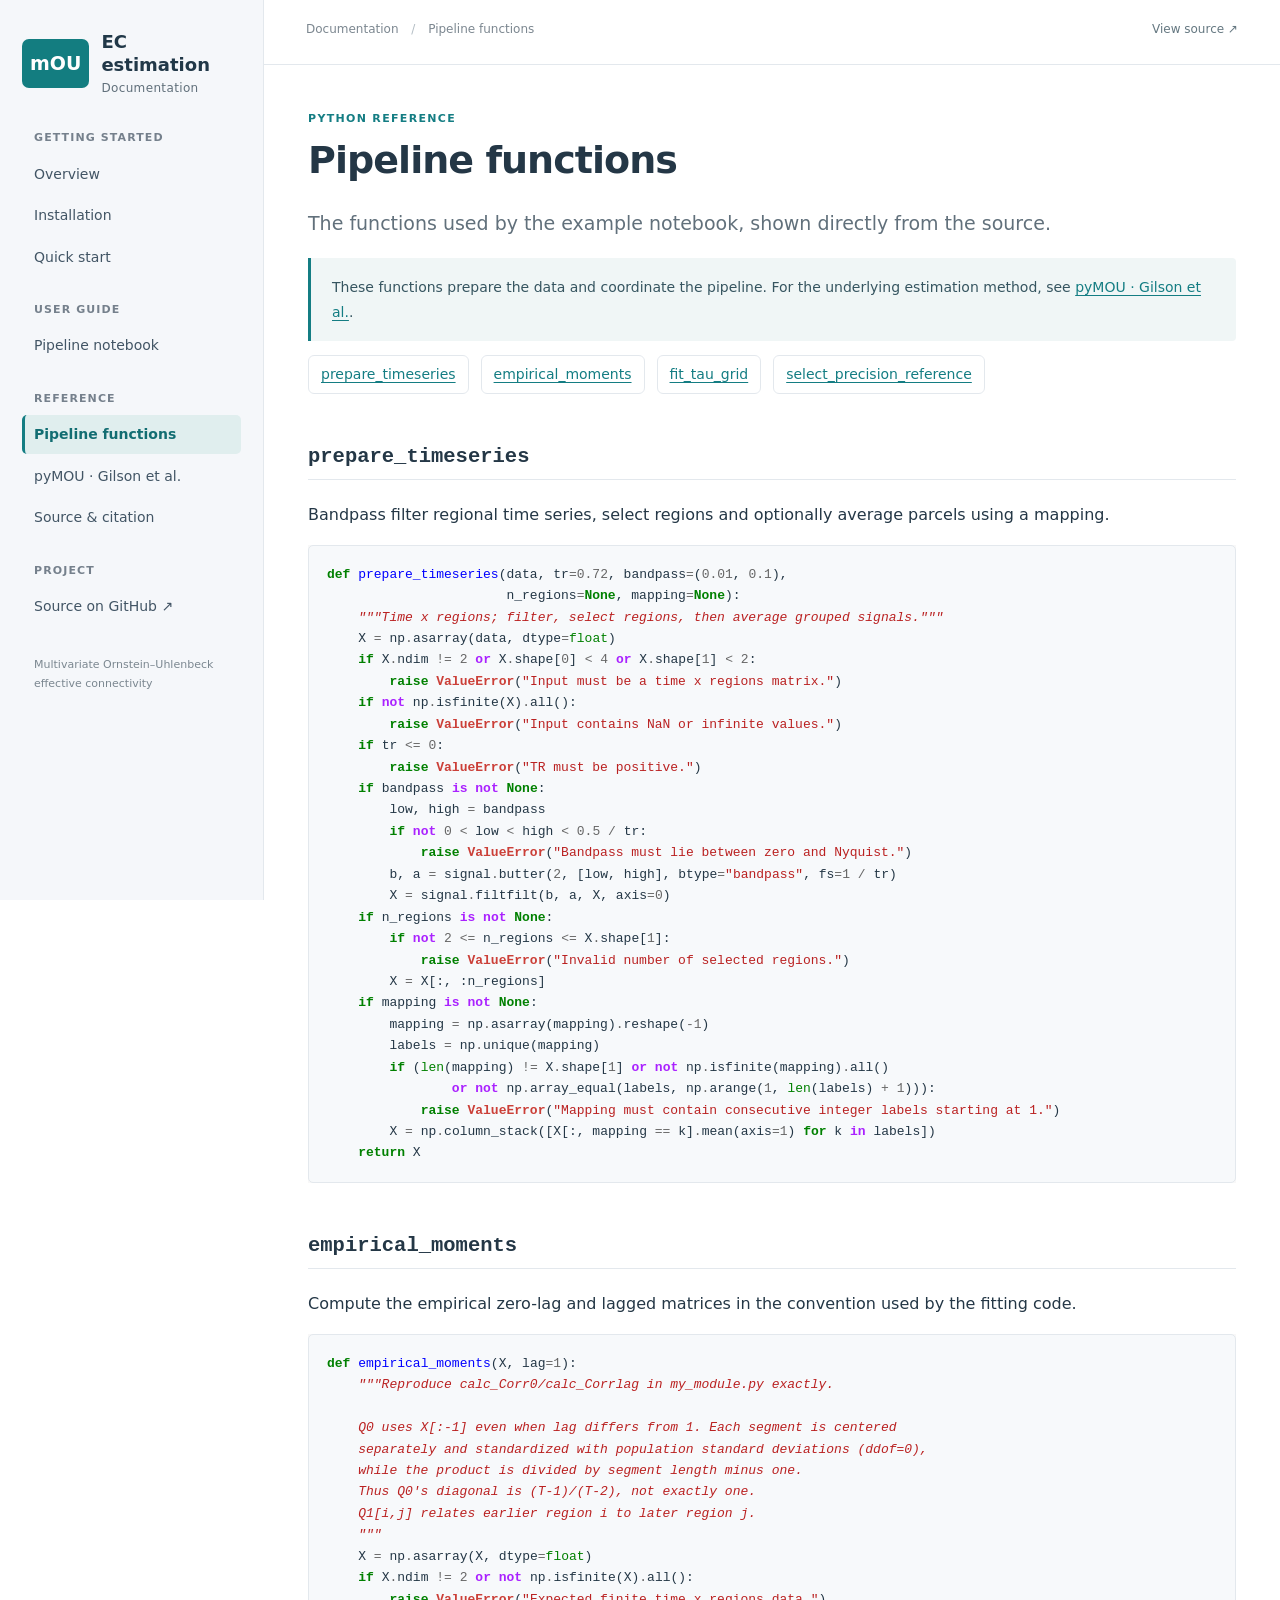
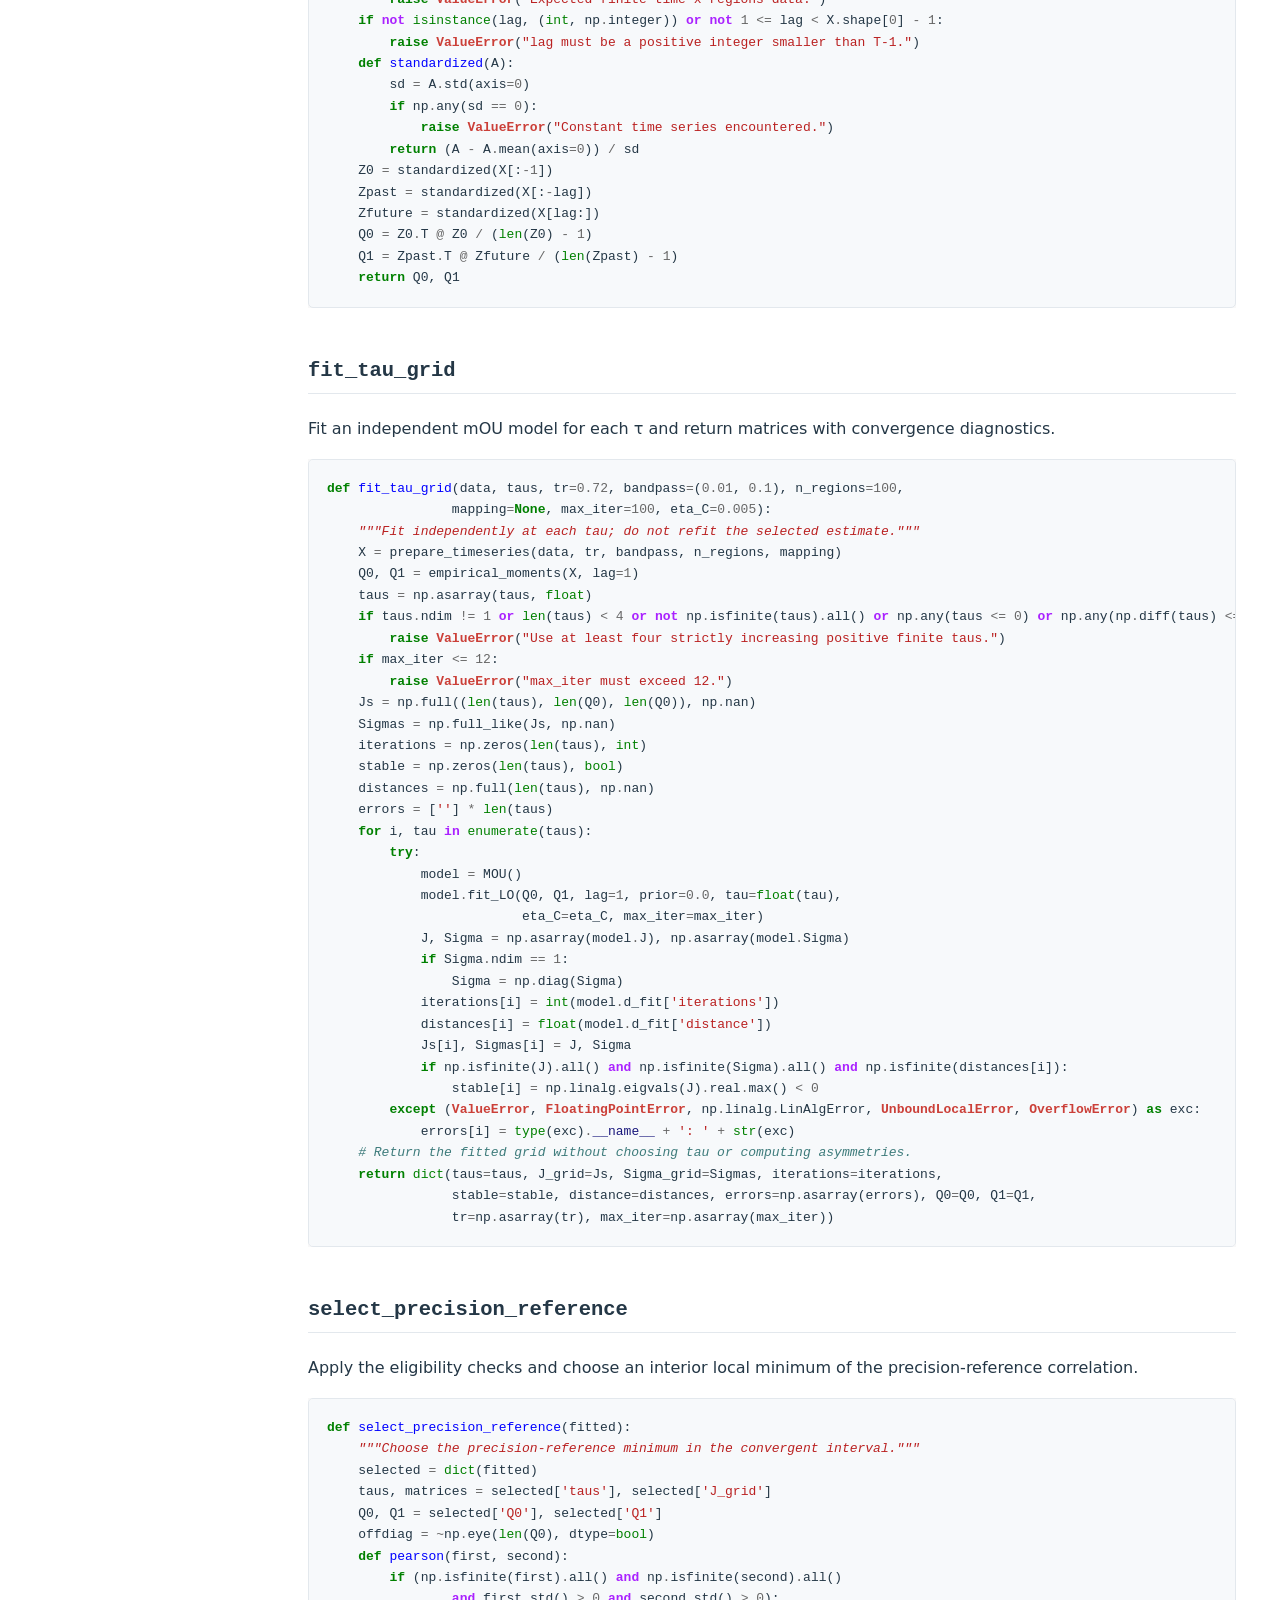
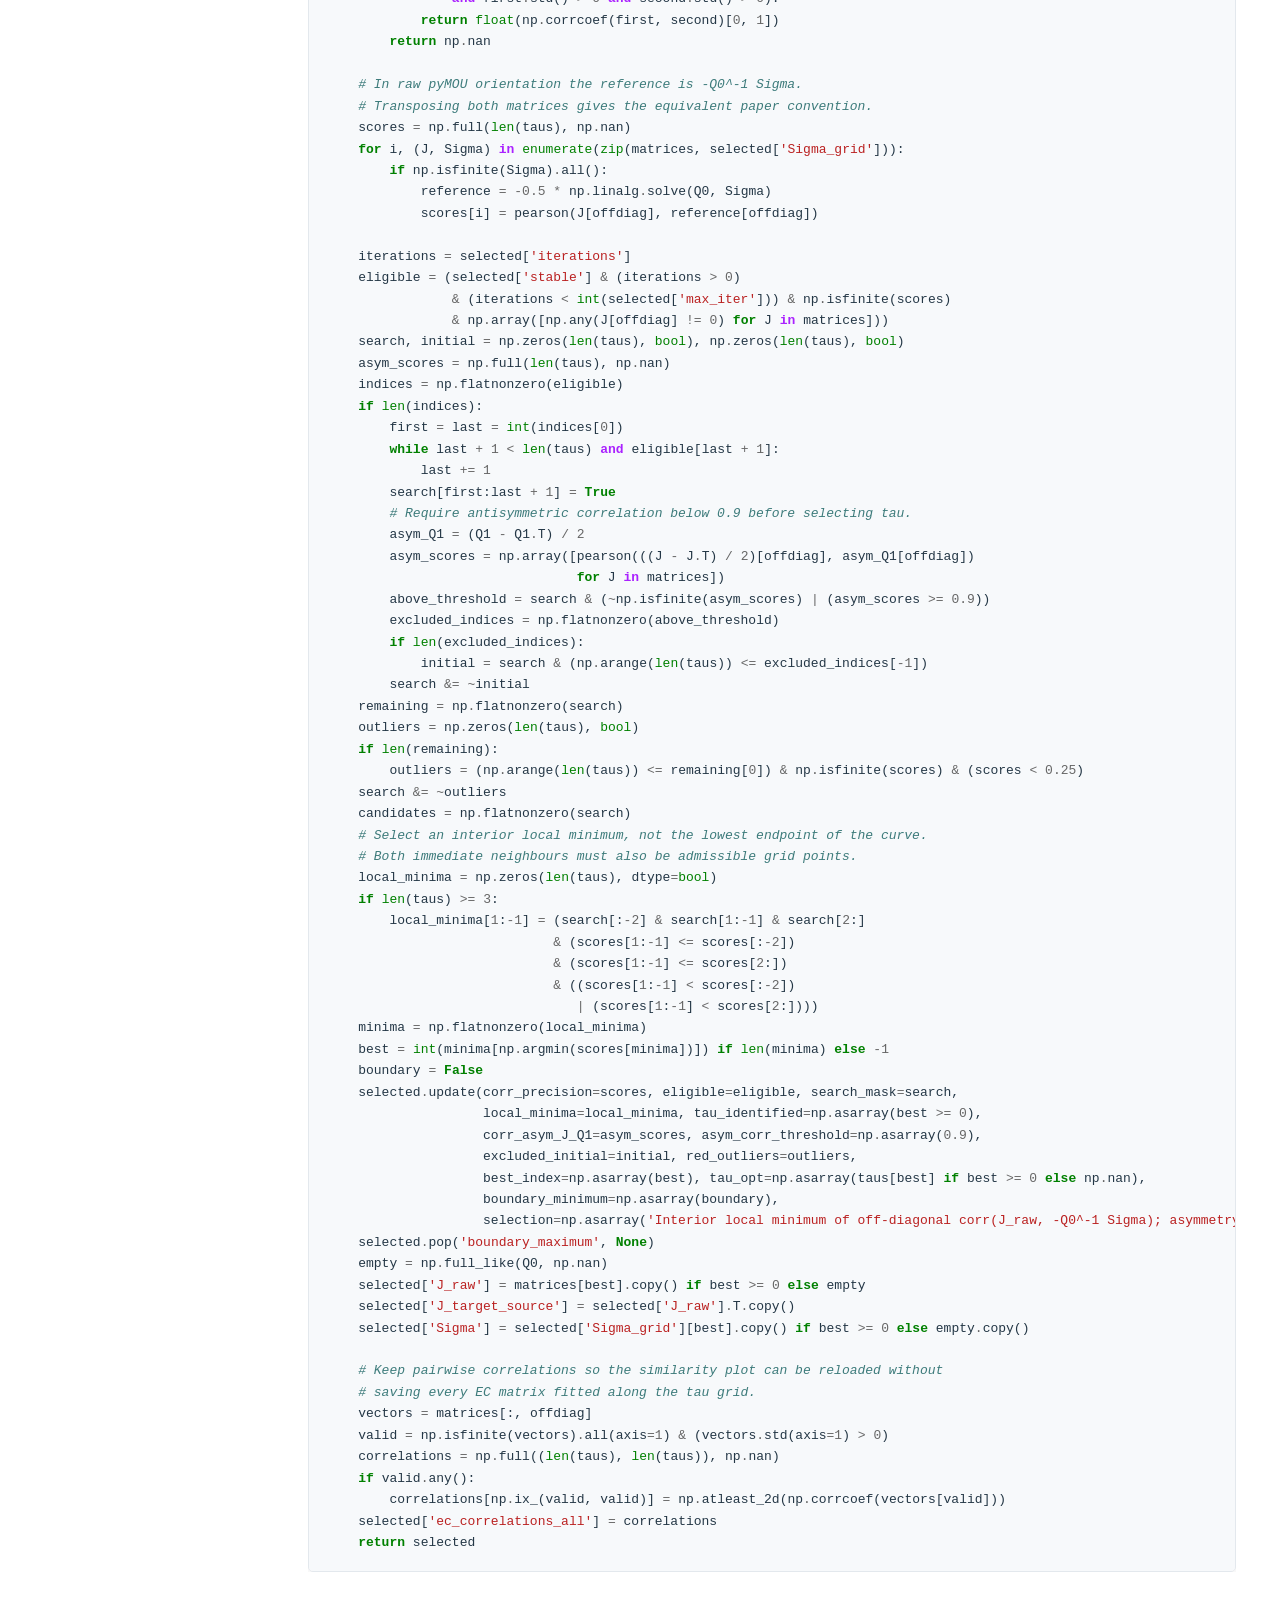
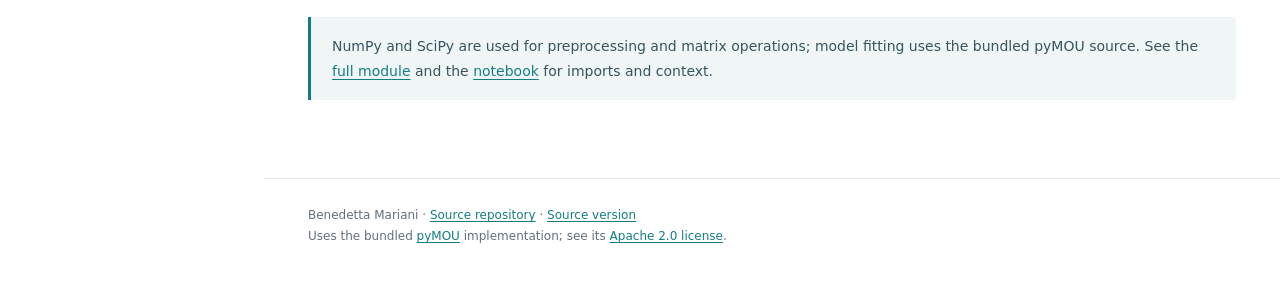
==== commit 5796ec54: "Add documentation navigation and pyMOU method reference" ====
--- a/functions.html
+++ b/functions.html
@@ -1,174 +1,174 @@
-<!doctype html><html lang="en"><head><meta charset="utf-8"><meta name="viewport" content="width=device-width,initial-scale=1"><meta name="description" content="A notebook and Python functions for multivariate Ornstein–Uhlenbeck effective connectivity estimation."><title>Functions · mOU EC estimation</title><link rel="stylesheet" href="style.css"></head><body><nav class="site-nav" aria-label="Main navigation"><a class="site-brand" href="index.html">mOU · EC estimation</a><a href="pipeline.html">Notebook</a><a href="functions.html">Functions</a><a href="https://github.com/benedetta-mariani/mOU-EC-estimation">GitHub ↗</a></nav><main class="page"><div class="eyebrow">Python reference</div><h1>Pipeline functions</h1><p class="lead">The functions used by the example notebook, shown directly from the source.</p><div class="jump-links"><a href="#prepare_timeseries">prepare_timeseries</a><a href="#empirical_moments">empirical_moments</a><a href="#fit_tau_grid">fit_tau_grid</a><a href="#select_precision_reference">select_precision_reference</a></div><section class="function" id="prepare_timeseries"><h2><code>prepare_timeseries</code></h2><p>Bandpass filter regional time series, select regions and optionally average parcels using a mapping.</p><div class="highlight"><pre><span></span><span class="k">def</span><span class="w"> </span><span class="nf">prepare_timeseries</span><span class="p">(</span><span class="n">data</span><span class="p">,</span> <span class="n">tr</span><span class="o">=</span><span class="mf">0.72</span><span class="p">,</span> <span class="n">bandpass</span><span class="o">=</span><span class="p">(</span><span class="mf">0.01</span><span class="p">,</span> <span class="mf">0.1</span><span class="p">),</span>
-                       <span class="n">n_regions</span><span class="o">=</span><span class="kc">None</span><span class="p">,</span> <span class="n">mapping</span><span class="o">=</span><span class="kc">None</span><span class="p">):</span>
-<span class="w">    </span><span class="sd">&quot;&quot;&quot;Time x regions; filter, select regions, then average grouped signals.&quot;&quot;&quot;</span>
-    <span class="n">X</span> <span class="o">=</span> <span class="n">np</span><span class="o">.</span><span class="n">asarray</span><span class="p">(</span><span class="n">data</span><span class="p">,</span> <span class="n">dtype</span><span class="o">=</span><span class="nb">float</span><span class="p">)</span>
-    <span class="k">if</span> <span class="n">X</span><span class="o">.</span><span class="n">ndim</span> <span class="o">!=</span> <span class="mi">2</span> <span class="ow">or</span> <span class="n">X</span><span class="o">.</span><span class="n">shape</span><span class="p">[</span><span class="mi">0</span><span class="p">]</span> <span class="o">&lt;</span> <span class="mi">4</span> <span class="ow">or</span> <span class="n">X</span><span class="o">.</span><span class="n">shape</span><span class="p">[</span><span class="mi">1</span><span class="p">]</span> <span class="o">&lt;</span> <span class="mi">2</span><span class="p">:</span>
-        <span class="k">raise</span> <span class="ne">ValueError</span><span class="p">(</span><span class="s2">&quot;Input must be a time x regions matrix.&quot;</span><span class="p">)</span>
-    <span class="k">if</span> <span class="ow">not</span> <span class="n">np</span><span class="o">.</span><span class="n">isfinite</span><span class="p">(</span><span class="n">X</span><span class="p">)</span><span class="o">.</span><span class="n">all</span><span class="p">():</span>
-        <span class="k">raise</span> <span class="ne">ValueError</span><span class="p">(</span><span class="s2">&quot;Input contains NaN or infinite values.&quot;</span><span class="p">)</span>
-    <span class="k">if</span> <span class="n">tr</span> <span class="o">&lt;=</span> <span class="mi">0</span><span class="p">:</span>
-        <span class="k">raise</span> <span class="ne">ValueError</span><span class="p">(</span><span class="s2">&quot;TR must be positive.&quot;</span><span class="p">)</span>
-    <span class="k">if</span> <span class="n">bandpass</span> <span class="ow">is</span> <span class="ow">not</span> <span class="kc">None</span><span class="p">:</span>
-        <span class="n">low</span><span class="p">,</span> <span class="n">high</span> <span class="o">=</span> <span class="n">bandpass</span>
-        <span class="k">if</span> <span class="ow">not</span> <span class="mi">0</span> <span class="o">&lt;</span> <span class="n">low</span> <span class="o">&lt;</span> <span class="n">high</span> <span class="o">&lt;</span> <span class="mf">0.5</span> <span class="o">/</span> <span class="n">tr</span><span class="p">:</span>
-            <span class="k">raise</span> <span class="ne">ValueError</span><span class="p">(</span><span class="s2">&quot;Bandpass must lie between zero and Nyquist.&quot;</span><span class="p">)</span>
-        <span class="n">b</span><span class="p">,</span> <span class="n">a</span> <span class="o">=</span> <span class="n">signal</span><span class="o">.</span><span class="n">butter</span><span class="p">(</span><span class="mi">2</span><span class="p">,</span> <span class="p">[</span><span class="n">low</span><span class="p">,</span> <span class="n">high</span><span class="p">],</span> <span class="n">btype</span><span class="o">=</span><span class="s2">&quot;bandpass&quot;</span><span class="p">,</span> <span class="n">fs</span><span class="o">=</span><span class="mi">1</span> <span class="o">/</span> <span class="n">tr</span><span class="p">)</span>
-        <span class="n">X</span> <span class="o">=</span> <span class="n">signal</span><span class="o">.</span><span class="n">filtfilt</span><span class="p">(</span><span class="n">b</span><span class="p">,</span> <span class="n">a</span><span class="p">,</span> <span class="n">X</span><span class="p">,</span> <span class="n">axis</span><span class="o">=</span><span class="mi">0</span><span class="p">)</span>
-    <span class="k">if</span> <span class="n">n_regions</span> <span class="ow">is</span> <span class="ow">not</span> <span class="kc">None</span><span class="p">:</span>
-        <span class="k">if</span> <span class="ow">not</span> <span class="mi">2</span> <span class="o">&lt;=</span> <span class="n">n_regions</span> <span class="o">&lt;=</span> <span class="n">X</span><span class="o">.</span><span class="n">shape</span><span class="p">[</span><span class="mi">1</span><span class="p">]:</span>
-            <span class="k">raise</span> <span class="ne">ValueError</span><span class="p">(</span><span class="s2">&quot;Invalid number of selected regions.&quot;</span><span class="p">)</span>
-        <span class="n">X</span> <span class="o">=</span> <span class="n">X</span><span class="p">[:,</span> <span class="p">:</span><span class="n">n_regions</span><span class="p">]</span>
-    <span class="k">if</span> <span class="n">mapping</span> <span class="ow">is</span> <span class="ow">not</span> <span class="kc">None</span><span class="p">:</span>
-        <span class="n">mapping</span> <span class="o">=</span> <span class="n">np</span><span class="o">.</span><span class="n">asarray</span><span class="p">(</span><span class="n">mapping</span><span class="p">)</span><span class="o">.</span><span class="n">reshape</span><span class="p">(</span><span class="o">-</span><span class="mi">1</span><span class="p">)</span>
-        <span class="n">labels</span> <span class="o">=</span> <span class="n">np</span><span class="o">.</span><span class="n">unique</span><span class="p">(</span><span class="n">mapping</span><span class="p">)</span>
-        <span class="k">if</span> <span class="p">(</span><span class="nb">len</span><span class="p">(</span><span class="n">mapping</span><span class="p">)</span> <span class="o">!=</span> <span class="n">X</span><span class="o">.</span><span class="n">shape</span><span class="p">[</span><span class="mi">1</span><span class="p">]</span> <span class="ow">or</span> <span class="ow">not</span> <span class="n">np</span><span class="o">.</span><span class="n">isfinite</span><span class="p">(</span><span class="n">mapping</span><span class="p">)</span><span class="o">.</span><span class="n">all</span><span class="p">()</span>
-                <span class="ow">or</span> <span class="ow">not</span> <span class="n">np</span><span class="o">.</span><span class="n">array_equal</span><span class="p">(</span><span class="n">labels</span><span class="p">,</span> <span class="n">np</span><span class="o">.</span><span class="n">arange</span><span class="p">(</span><span class="mi">1</span><span class="p">,</span> <span class="nb">len</span><span class="p">(</span><span class="n">labels</span><span class="p">)</span> <span class="o">+</span> <span class="mi">1</span><span class="p">))):</span>
-            <span class="k">raise</span> <span class="ne">ValueError</span><span class="p">(</span><span class="s2">&quot;Mapping must contain consecutive integer labels starting at 1.&quot;</span><span class="p">)</span>
-        <span class="n">X</span> <span class="o">=</span> <span class="n">np</span><span class="o">.</span><span class="n">column_stack</span><span class="p">([</span><span class="n">X</span><span class="p">[:,</span> <span class="n">mapping</span> <span class="o">==</span> <span class="n">k</span><span class="p">]</span><span class="o">.</span><span class="n">mean</span><span class="p">(</span><span class="n">axis</span><span class="o">=</span><span class="mi">1</span><span class="p">)</span> <span class="k">for</span> <span class="n">k</span> <span class="ow">in</span> <span class="n">labels</span><span class="p">])</span>
-    <span class="k">return</span> <span class="n">X</span>
-</pre></div>
-</section><section class="function" id="empirical_moments"><h2><code>empirical_moments</code></h2><p>Compute the empirical zero-lag and lagged matrices in the convention used by the fitting code.</p><div class="highlight"><pre><span></span><span class="k">def</span><span class="w"> </span><span class="nf">empirical_moments</span><span class="p">(</span><span class="n">X</span><span class="p">,</span> <span class="n">lag</span><span class="o">=</span><span class="mi">1</span><span class="p">):</span>
-<span class="w">    </span><span class="sd">&quot;&quot;&quot;Reproduce calc_Corr0/calc_Corrlag in my_module.py exactly.</span>
-
-<span class="sd">    Q0 uses X[:-1] even when lag differs from 1. Each segment is centered</span>
-<span class="sd">    separately and standardized with population standard deviations (ddof=0),</span>
-<span class="sd">    while the product is divided by segment length minus one.</span>
-<span class="sd">    Thus Q0&#39;s diagonal is (T-1)/(T-2), not exactly one.</span>
-<span class="sd">    Q1[i,j] relates earlier region i to later region j.</span>
-<span class="sd">    &quot;&quot;&quot;</span>
-    <span class="n">X</span> <span class="o">=</span> <span class="n">np</span><span class="o">.</span><span class="n">asarray</span><span class="p">(</span><span class="n">X</span><span class="p">,</span> <span class="n">dtype</span><span class="o">=</span><span class="nb">float</span><span class="p">)</span>
-    <span class="k">if</span> <span class="n">X</span><span class="o">.</span><span class="n">ndim</span> <span class="o">!=</span> <span class="mi">2</span> <span class="ow">or</span> <span class="ow">not</span> <span class="n">np</span><span class="o">.</span><span class="n">isfinite</span><span class="p">(</span><span class="n">X</span><span class="p">)</span><span class="o">.</span><span class="n">all</span><span class="p">():</span>
-        <span class="k">raise</span> <span class="ne">ValueError</span><span class="p">(</span><span class="s2">&quot;Expected finite time x regions data.&quot;</span><span class="p">)</span>
-    <span class="k">if</span> <span class="ow">not</span> <span class="nb">isinstance</span><span class="p">(</span><span class="n">lag</span><span class="p">,</span> <span class="p">(</span><span class="nb">int</span><span class="p">,</span> <span class="n">np</span><span class="o">.</span><span class="n">integer</span><span class="p">))</span> <span class="ow">or</span> <span class="ow">not</span> <span class="mi">1</span> <span class="o">&lt;=</span> <span class="n">lag</span> <span class="o">&lt;</span> <span class="n">X</span><span class="o">.</span><span class="n">shape</span><span class="p">[</span><span class="mi">0</span><span class="p">]</span> <span class="o">-</span> <span class="mi">1</span><span class="p">:</span>
-        <span class="k">raise</span> <span class="ne">ValueError</span><span class="p">(</span><span class="s2">&quot;lag must be a positive integer smaller than T-1.&quot;</span><span class="p">)</span>
-    <span class="k">def</span><span class="w"> </span><span class="nf">standardized</span><span class="p">(</span><span class="n">A</span><span class="p">):</span>
-        <span class="n">sd</span> <span class="o">=</span> <span class="n">A</span><span class="o">.</span><span class="n">std</span><span class="p">(</span><span class="n">axis</span><span class="o">=</span><span class="mi">0</span><span class="p">)</span>
-        <span class="k">if</span> <span class="n">np</span><span class="o">.</span><span class="n">any</span><span class="p">(</span><span class="n">sd</span> <span class="o">==</span> <span class="mi">0</span><span class="p">):</span>
-            <span class="k">raise</span> <span class="ne">ValueError</span><span class="p">(</span><span class="s2">&quot;Constant time series encountered.&quot;</span><span class="p">)</span>
-        <span class="k">return</span> <span class="p">(</span><span class="n">A</span> <span class="o">-</span> <span class="n">A</span><span class="o">.</span><span class="n">mean</span><span class="p">(</span><span class="n">axis</span><span class="o">=</span><span class="mi">0</span><span class="p">))</span> <span class="o">/</span> <span class="n">sd</span>
-    <span class="n">Z0</span> <span class="o">=</span> <span class="n">standardized</span><span class="p">(</span><span class="n">X</span><span class="p">[:</span><span class="o">-</span><span class="mi">1</span><span class="p">])</span>
-    <span class="n">Zpast</span> <span class="o">=</span> <span class="n">standardized</span><span class="p">(</span><span class="n">X</span><span class="p">[:</span><span class="o">-</span><span class="n">lag</span><span class="p">])</span>
-    <span class="n">Zfuture</span> <span class="o">=</span> <span class="n">standardized</span><span class="p">(</span><span class="n">X</span><span class="p">[</span><span class="n">lag</span><span class="p">:])</span>
-    <span class="n">Q0</span> <span class="o">=</span> <span class="n">Z0</span><span class="o">.</span><span class="n">T</span> <span class="o">@</span> <span class="n">Z0</span> <span class="o">/</span> <span class="p">(</span><span class="nb">len</span><span class="p">(</span><span class="n">Z0</span><span class="p">)</span> <span class="o">-</span> <span class="mi">1</span><span class="p">)</span>
-    <span class="n">Q1</span> <span class="o">=</span> <span class="n">Zpast</span><span class="o">.</span><span class="n">T</span> <span class="o">@</span> <span class="n">Zfuture</span> <span class="o">/</span> <span class="p">(</span><span class="nb">len</span><span class="p">(</span><span class="n">Zpast</span><span class="p">)</span> <span class="o">-</span> <span class="mi">1</span><span class="p">)</span>
-    <span class="k">return</span> <span class="n">Q0</span><span class="p">,</span> <span class="n">Q1</span>
-</pre></div>
-</section><section class="function" id="fit_tau_grid"><h2><code>fit_tau_grid</code></h2><p>Fit an independent mOU model for each τ and return matrices with convergence diagnostics.</p><div class="highlight"><pre><span></span><span class="k">def</span><span class="w"> </span><span class="nf">fit_tau_grid</span><span class="p">(</span><span class="n">data</span><span class="p">,</span> <span class="n">taus</span><span class="p">,</span> <span class="n">tr</span><span class="o">=</span><span class="mf">0.72</span><span class="p">,</span> <span class="n">bandpass</span><span class="o">=</span><span class="p">(</span><span class="mf">0.01</span><span class="p">,</span> <span class="mf">0.1</span><span class="p">),</span> <span class="n">n_regions</span><span class="o">=</span><span class="mi">100</span><span class="p">,</span>
-                <span class="n">mapping</span><span class="o">=</span><span class="kc">None</span><span class="p">,</span> <span class="n">max_iter</span><span class="o">=</span><span class="mi">100</span><span class="p">,</span> <span class="n">eta_C</span><span class="o">=</span><span class="mf">0.005</span><span class="p">):</span>
-<span class="w">    </span><span class="sd">&quot;&quot;&quot;Fit independently at each tau; do not refit the selected estimate.&quot;&quot;&quot;</span>
-    <span class="n">X</span> <span class="o">=</span> <span class="n">prepare_timeseries</span><span class="p">(</span><span class="n">data</span><span class="p">,</span> <span class="n">tr</span><span class="p">,</span> <span class="n">bandpass</span><span class="p">,</span> <span class="n">n_regions</span><span class="p">,</span> <span class="n">mapping</span><span class="p">)</span>
-    <span class="n">Q0</span><span class="p">,</span> <span class="n">Q1</span> <span class="o">=</span> <span class="n">empirical_moments</span><span class="p">(</span><span class="n">X</span><span class="p">,</span> <span class="n">lag</span><span class="o">=</span><span class="mi">1</span><span class="p">)</span>
-    <span class="n">taus</span> <span class="o">=</span> <span class="n">np</span><span class="o">.</span><span class="n">asarray</span><span class="p">(</span><span class="n">taus</span><span class="p">,</span> <span class="nb">float</span><span class="p">)</span>
-    <span class="k">if</span> <span class="n">taus</span><span class="o">.</span><span class="n">ndim</span> <span class="o">!=</span> <span class="mi">1</span> <span class="ow">or</span> <span class="nb">len</span><span class="p">(</span><span class="n">taus</span><span class="p">)</span> <span class="o">&lt;</span> <span class="mi">4</span> <span class="ow">or</span> <span class="ow">not</span> <span class="n">np</span><span class="o">.</span><span class="n">isfinite</span><span class="p">(</span><span class="n">taus</span><span class="p">)</span><span class="o">.</span><span class="n">all</span><span class="p">()</span> <span class="ow">or</span> <span class="n">np</span><span class="o">.</span><span class="n">any</span><span class="p">(</span><span class="n">taus</span> <span class="o">&lt;=</span> <span class="mi">0</span><span class="p">)</span> <span class="ow">or</span> <span class="n">np</span><span class="o">.</span><span class="n">any</span><span class="p">(</span><span class="n">np</span><span class="o">.</span><span class="n">diff</span><span class="p">(</span><span class="n">taus</span><span class="p">)</span> <span class="o">&lt;=</span> <span class="mi">0</span><span class="p">):</span>
-        <span class="k">raise</span> <span class="ne">ValueError</span><span class="p">(</span><span class="s2">&quot;Use at least four strictly increasing positive finite taus.&quot;</span><span class="p">)</span>
-    <span class="k">if</span> <span class="n">max_iter</span> <span class="o">&lt;=</span> <span class="mi">12</span><span class="p">:</span>
-        <span class="k">raise</span> <span class="ne">ValueError</span><span class="p">(</span><span class="s2">&quot;max_iter must exceed 12.&quot;</span><span class="p">)</span>
-    <span class="n">Js</span> <span class="o">=</span> <span class="n">np</span><span class="o">.</span><span class="n">full</span><span class="p">((</span><span class="nb">len</span><span class="p">(</span><span class="n">taus</span><span class="p">),</span> <span class="nb">len</span><span class="p">(</span><span class="n">Q0</span><span class="p">),</span> <span class="nb">len</span><span class="p">(</span><span class="n">Q0</span><span class="p">)),</span> <span class="n">np</span><span class="o">.</span><span class="n">nan</span><span class="p">)</span>
-    <span class="n">Sigmas</span> <span class="o">=</span> <span class="n">np</span><span class="o">.</span><span class="n">full_like</span><span class="p">(</span><span class="n">Js</span><span class="p">,</span> <span class="n">np</span><span class="o">.</span><span class="n">nan</span><span class="p">)</span>
-    <span class="n">iterations</span> <span class="o">=</span> <span class="n">np</span><span class="o">.</span><span class="n">zeros</span><span class="p">(</span><span class="nb">len</span><span class="p">(</span><span class="n">taus</span><span class="p">),</span> <span class="nb">int</span><span class="p">)</span>
-    <span class="n">stable</span> <span class="o">=</span> <span class="n">np</span><span class="o">.</span><span class="n">zeros</span><span class="p">(</span><span class="nb">len</span><span class="p">(</span><span class="n">taus</span><span class="p">),</span> <span class="nb">bool</span><span class="p">)</span>
-    <span class="n">distances</span> <span class="o">=</span> <span class="n">np</span><span class="o">.</span><span class="n">full</span><span class="p">(</span><span class="nb">len</span><span class="p">(</span><span class="n">taus</span><span class="p">),</span> <span class="n">np</span><span class="o">.</span><span class="n">nan</span><span class="p">)</span>
-    <span class="n">errors</span> <span class="o">=</span> <span class="p">[</span><span class="s1">&#39;&#39;</span><span class="p">]</span> <span class="o">*</span> <span class="nb">len</span><span class="p">(</span><span class="n">taus</span><span class="p">)</span>
-    <span class="k">for</span> <span class="n">i</span><span class="p">,</span> <span class="n">tau</span> <span class="ow">in</span> <span class="nb">enumerate</span><span class="p">(</span><span class="n">taus</span><span class="p">):</span>
-        <span class="k">try</span><span class="p">:</span>
-            <span class="n">model</span> <span class="o">=</span> <span class="n">MOU</span><span class="p">()</span>
-            <span class="n">model</span><span class="o">.</span><span class="n">fit_LO</span><span class="p">(</span><span class="n">Q0</span><span class="p">,</span> <span class="n">Q1</span><span class="p">,</span> <span class="n">lag</span><span class="o">=</span><span class="mi">1</span><span class="p">,</span> <span class="n">prior</span><span class="o">=</span><span class="mf">0.0</span><span class="p">,</span> <span class="n">tau</span><span class="o">=</span><span class="nb">float</span><span class="p">(</span><span class="n">tau</span><span class="p">),</span>
-                         <span class="n">eta_C</span><span class="o">=</span><span class="n">eta_C</span><span class="p">,</span> <span class="n">max_iter</span><span class="o">=</span><span class="n">max_iter</span><span class="p">)</span>
-            <span class="n">J</span><span class="p">,</span> <span class="n">Sigma</span> <span class="o">=</span> <span class="n">np</span><span class="o">.</span><span class="n">asarray</span><span class="p">(</span><span class="n">model</span><span class="o">.</span><span class="n">J</span><span class="p">),</span> <span class="n">np</span><span class="o">.</span><span class="n">asarray</span><span class="p">(</span><span class="n">model</span><span class="o">.</span><span class="n">Sigma</span><span class="p">)</span>
-            <span class="k">if</span> <span class="n">Sigma</span><span class="o">.</span><span class="n">ndim</span> <span class="o">==</span> <span class="mi">1</span><span class="p">:</span>
-                <span class="n">Sigma</span> <span class="o">=</span> <span class="n">np</span><span class="o">.</span><span class="n">diag</span><span class="p">(</span><span class="n">Sigma</span><span class="p">)</span>
-            <span class="n">iterations</span><span class="p">[</span><span class="n">i</span><span class="p">]</span> <span class="o">=</span> <span class="nb">int</span><span class="p">(</span><span class="n">model</span><span class="o">.</span><span class="n">d_fit</span><span class="p">[</span><span class="s1">&#39;iterations&#39;</span><span class="p">])</span>
-            <span class="n">distances</span><span class="p">[</span><span class="n">i</span><span class="p">]</span> <span class="o">=</span> <span class="nb">float</span><span class="p">(</span><span class="n">model</span><span class="o">.</span><span class="n">d_fit</span><span class="p">[</span><span class="s1">&#39;distance&#39;</span><span class="p">])</span>
-            <span class="n">Js</span><span class="p">[</span><span class="n">i</span><span class="p">],</span> <span class="n">Sigmas</span><span class="p">[</span><span class="n">i</span><span class="p">]</span> <span class="o">=</span> <span class="n">J</span><span class="p">,</span> <span class="n">Sigma</span>
-            <span class="k">if</span> <span class="n">np</span><span class="o">.</span><span class="n">isfinite</span><span class="p">(</span><span class="n">J</span><span class="p">)</span><span class="o">.</span><span class="n">all</span><span class="p">()</span> <span class="ow">and</span> <span class="n">np</span><span class="o">.</span><span class="n">isfinite</span><span class="p">(</span><span class="n">Sigma</span><span class="p">)</span><span class="o">.</span><span class="n">all</span><span class="p">()</span> <span class="ow">and</span> <span class="n">np</span><span class="o">.</span><span class="n">isfinite</span><span class="p">(</span><span class="n">distances</span><span class="p">[</span><span class="n">i</span><span class="p">]):</span>
-                <span class="n">stable</span><span class="p">[</span><span class="n">i</span><span class="p">]</span> <span class="o">=</span> <span class="n">np</span><span class="o">.</span><span class="n">linalg</span><span class="o">.</span><span class="n">eigvals</span><span class="p">(</span><span class="n">J</span><span class="p">)</span><span class="o">.</span><span class="n">real</span><span class="o">.</span><span class="n">max</span><span class="p">()</span> <span class="o">&lt;</span> <span class="mi">0</span>
-        <span class="k">except</span> <span class="p">(</span><span class="ne">ValueError</span><span class="p">,</span> <span class="ne">FloatingPointError</span><span class="p">,</span> <span class="n">np</span><span class="o">.</span><span class="n">linalg</span><span class="o">.</span><span class="n">LinAlgError</span><span class="p">,</span> <span class="ne">UnboundLocalError</span><span class="p">,</span> <span class="ne">OverflowError</span><span class="p">)</span> <span class="k">as</span> <span class="n">exc</span><span class="p">:</span>
-            <span class="n">errors</span><span class="p">[</span><span class="n">i</span><span class="p">]</span> <span class="o">=</span> <span class="nb">type</span><span class="p">(</span><span class="n">exc</span><span class="p">)</span><span class="o">.</span><span class="vm">__name__</span> <span class="o">+</span> <span class="s1">&#39;: &#39;</span> <span class="o">+</span> <span class="nb">str</span><span class="p">(</span><span class="n">exc</span><span class="p">)</span>
-    <span class="c1"># Return the fitted grid without choosing tau or computing asymmetries.</span>
-    <span class="k">return</span> <span class="nb">dict</span><span class="p">(</span><span class="n">taus</span><span class="o">=</span><span class="n">taus</span><span class="p">,</span> <span class="n">J_grid</span><span class="o">=</span><span class="n">Js</span><span class="p">,</span> <span class="n">Sigma_grid</span><span class="o">=</span><span class="n">Sigmas</span><span class="p">,</span> <span class="n">iterations</span><span class="o">=</span><span class="n">iterations</span><span class="p">,</span>
-                <span class="n">stable</span><span class="o">=</span><span class="n">stable</span><span class="p">,</span> <span class="n">distance</span><span class="o">=</span><span class="n">distances</span><span class="p">,</span> <span class="n">errors</span><span class="o">=</span><span class="n">np</span><span class="o">.</span><span class="n">asarray</span><span class="p">(</span><span class="n">errors</span><span class="p">),</span> <span class="n">Q0</span><span class="o">=</span><span class="n">Q0</span><span class="p">,</span> <span class="n">Q1</span><span class="o">=</span><span class="n">Q1</span><span class="p">,</span>
-                <span class="n">tr</span><span class="o">=</span><span class="n">np</span><span class="o">.</span><span class="n">asarray</span><span class="p">(</span><span class="n">tr</span><span class="p">),</span> <span class="n">max_iter</span><span class="o">=</span><span class="n">np</span><span class="o">.</span><span class="n">asarray</span><span class="p">(</span><span class="n">max_iter</span><span class="p">))</span>
-</pre></div>
-</section><section class="function" id="select_precision_reference"><h2><code>select_precision_reference</code></h2><p>Apply the eligibility checks and choose an interior local minimum of the precision-reference correlation.</p><div class="highlight"><pre><span></span><span class="k">def</span><span class="w"> </span><span class="nf">select_precision_reference</span><span class="p">(</span><span class="n">fitted</span><span class="p">):</span>
-<span class="w">    </span><span class="sd">&quot;&quot;&quot;Choose the precision-reference minimum in the convergent interval.&quot;&quot;&quot;</span>
-    <span class="n">selected</span> <span class="o">=</span> <span class="nb">dict</span><span class="p">(</span><span class="n">fitted</span><span class="p">)</span>
-    <span class="n">taus</span><span class="p">,</span> <span class="n">matrices</span> <span class="o">=</span> <span class="n">selected</span><span class="p">[</span><span class="s1">&#39;taus&#39;</span><span class="p">],</span> <span class="n">selected</span><span class="p">[</span><span class="s1">&#39;J_grid&#39;</span><span class="p">]</span>
-    <span class="n">Q0</span><span class="p">,</span> <span class="n">Q1</span> <span class="o">=</span> <span class="n">selected</span><span class="p">[</span><span class="s1">&#39;Q0&#39;</span><span class="p">],</span> <span class="n">selected</span><span class="p">[</span><span class="s1">&#39;Q1&#39;</span><span class="p">]</span>
-    <span class="n">offdiag</span> <span class="o">=</span> <span class="o">~</span><span class="n">np</span><span class="o">.</span><span class="n">eye</span><span class="p">(</span><span class="nb">len</span><span class="p">(</span><span class="n">Q0</span><span class="p">),</span> <span class="n">dtype</span><span class="o">=</span><span class="nb">bool</span><span class="p">)</span>
-    <span class="k">def</span><span class="w"> </span><span class="nf">pearson</span><span class="p">(</span><span class="n">first</span><span class="p">,</span> <span class="n">second</span><span class="p">):</span>
-        <span class="k">if</span> <span class="p">(</span><span class="n">np</span><span class="o">.</span><span class="n">isfinite</span><span class="p">(</span><span class="n">first</span><span class="p">)</span><span class="o">.</span><span class="n">all</span><span class="p">()</span> <span class="ow">and</span> <span class="n">np</span><span class="o">.</span><span class="n">isfinite</span><span class="p">(</span><span class="n">second</span><span class="p">)</span><span class="o">.</span><span class="n">all</span><span class="p">()</span>
-                <span class="ow">and</span> <span class="n">first</span><span class="o">.</span><span class="n">std</span><span class="p">()</span> <span class="o">&gt;</span> <span class="mi">0</span> <span class="ow">and</span> <span class="n">second</span><span class="o">.</span><span class="n">std</span><span class="p">()</span> <span class="o">&gt;</span> <span class="mi">0</span><span class="p">):</span>
-            <span class="k">return</span> <span class="nb">float</span><span class="p">(</span><span class="n">np</span><span class="o">.</span><span class="n">corrcoef</span><span class="p">(</span><span class="n">first</span><span class="p">,</span> <span class="n">second</span><span class="p">)[</span><span class="mi">0</span><span class="p">,</span> <span class="mi">1</span><span class="p">])</span>
-        <span class="k">return</span> <span class="n">np</span><span class="o">.</span><span class="n">nan</span>
-
-    <span class="c1"># In raw pyMOU orientation the reference is -Q0^-1 Sigma.</span>
-    <span class="c1"># Transposing both matrices gives the equivalent paper convention.</span>
-    <span class="n">scores</span> <span class="o">=</span> <span class="n">np</span><span class="o">.</span><span class="n">full</span><span class="p">(</span><span class="nb">len</span><span class="p">(</span><span class="n">taus</span><span class="p">),</span> <span class="n">np</span><span class="o">.</span><span class="n">nan</span><span class="p">)</span>
-    <span class="k">for</span> <span class="n">i</span><span class="p">,</span> <span class="p">(</span><span class="n">J</span><span class="p">,</span> <span class="n">Sigma</span><span class="p">)</span> <span class="ow">in</span> <span class="nb">enumerate</span><span class="p">(</span><span class="nb">zip</span><span class="p">(</span><span class="n">matrices</span><span class="p">,</span> <span class="n">selected</span><span class="p">[</span><span class="s1">&#39;Sigma_grid&#39;</span><span class="p">])):</span>
-        <span class="k">if</span> <span class="n">np</span><span class="o">.</span><span class="n">isfinite</span><span class="p">(</span><span class="n">Sigma</span><span class="p">)</span><span class="o">.</span><span class="n">all</span><span class="p">():</span>
-            <span class="n">reference</span> <span class="o">=</span> <span class="o">-</span><span class="mf">0.5</span> <span class="o">*</span> <span class="n">np</span><span class="o">.</span><span class="n">linalg</span><span class="o">.</span><span class="n">solve</span><span class="p">(</span><span class="n">Q0</span><span class="p">,</span> <span class="n">Sigma</span><span class="p">)</span>
-            <span class="n">scores</span><span class="p">[</span><span class="n">i</span><span class="p">]</span> <span class="o">=</span> <span class="n">pearson</span><span class="p">(</span><span class="n">J</span><span class="p">[</span><span class="n">offdiag</span><span class="p">],</span> <span class="n">reference</span><span class="p">[</span><span class="n">offdiag</span><span class="p">])</span>
-
-    <span class="n">iterations</span> <span class="o">=</span> <span class="n">selected</span><span class="p">[</span><span class="s1">&#39;iterations&#39;</span><span class="p">]</span>
-    <span class="n">eligible</span> <span class="o">=</span> <span class="p">(</span><span class="n">selected</span><span class="p">[</span><span class="s1">&#39;stable&#39;</span><span class="p">]</span> <span class="o">&amp;</span> <span class="p">(</span><span class="n">iterations</span> <span class="o">&gt;</span> <span class="mi">0</span><span class="p">)</span>
-                <span class="o">&amp;</span> <span class="p">(</span><span class="n">iterations</span> <span class="o">&lt;</span> <span class="nb">int</span><span class="p">(</span><span class="n">selected</span><span class="p">[</span><span class="s1">&#39;max_iter&#39;</span><span class="p">]))</span> <span class="o">&amp;</span> <span class="n">np</span><span class="o">.</span><span class="n">isfinite</span><span class="p">(</span><span class="n">scores</span><span class="p">)</span>
-                <span class="o">&amp;</span> <span class="n">np</span><span class="o">.</span><span class="n">array</span><span class="p">([</span><span class="n">np</span><span class="o">.</span><span class="n">any</span><span class="p">(</span><span class="n">J</span><span class="p">[</span><span class="n">offdiag</span><span class="p">]</span> <span class="o">!=</span> <span class="mi">0</span><span class="p">)</span> <span class="k">for</span> <span class="n">J</span> <span class="ow">in</span> <span class="n">matrices</span><span class="p">]))</span>
-    <span class="n">search</span><span class="p">,</span> <span class="n">initial</span> <span class="o">=</span> <span class="n">np</span><span class="o">.</span><span class="n">zeros</span><span class="p">(</span><span class="nb">len</span><span class="p">(</span><span class="n">taus</span><span class="p">),</span> <span class="nb">bool</span><span class="p">),</span> <span class="n">np</span><span class="o">.</span><span class="n">zeros</span><span class="p">(</span><span class="nb">len</span><span class="p">(</span><span class="n">taus</span><span class="p">),</span> <span class="nb">bool</span><span class="p">)</span>
-    <span class="n">asym_scores</span> <span class="o">=</span> <span class="n">np</span><span class="o">.</span><span class="n">full</span><span class="p">(</span><span class="nb">len</span><span class="p">(</span><span class="n">taus</span><span class="p">),</span> <span class="n">np</span><span class="o">.</span><span class="n">nan</span><span class="p">)</span>
-    <span class="n">indices</span> <span class="o">=</span> <span class="n">np</span><span class="o">.</span><span class="n">flatnonzero</span><span class="p">(</span><span class="n">eligible</span><span class="p">)</span>
-    <span class="k">if</span> <span class="nb">len</span><span class="p">(</span><span class="n">indices</span><span class="p">):</span>
-        <span class="n">first</span> <span class="o">=</span> <span class="n">last</span> <span class="o">=</span> <span class="nb">int</span><span class="p">(</span><span class="n">indices</span><span class="p">[</span><span class="mi">0</span><span class="p">])</span>
-        <span class="k">while</span> <span class="n">last</span> <span class="o">+</span> <span class="mi">1</span> <span class="o">&lt;</span> <span class="nb">len</span><span class="p">(</span><span class="n">taus</span><span class="p">)</span> <span class="ow">and</span> <span class="n">eligible</span><span class="p">[</span><span class="n">last</span> <span class="o">+</span> <span class="mi">1</span><span class="p">]:</span>
-            <span class="n">last</span> <span class="o">+=</span> <span class="mi">1</span>
-        <span class="n">search</span><span class="p">[</span><span class="n">first</span><span class="p">:</span><span class="n">last</span> <span class="o">+</span> <span class="mi">1</span><span class="p">]</span> <span class="o">=</span> <span class="kc">True</span>
-        <span class="c1"># Require antisymmetric correlation below 0.9 before selecting tau.</span>
-        <span class="n">asym_Q1</span> <span class="o">=</span> <span class="p">(</span><span class="n">Q1</span> <span class="o">-</span> <span class="n">Q1</span><span class="o">.</span><span class="n">T</span><span class="p">)</span> <span class="o">/</span> <span class="mi">2</span>
-        <span class="n">asym_scores</span> <span class="o">=</span> <span class="n">np</span><span class="o">.</span><span class="n">array</span><span class="p">([</span><span class="n">pearson</span><span class="p">(((</span><span class="n">J</span> <span class="o">-</span> <span class="n">J</span><span class="o">.</span><span class="n">T</span><span class="p">)</span> <span class="o">/</span> <span class="mi">2</span><span class="p">)[</span><span class="n">offdiag</span><span class="p">],</span> <span class="n">asym_Q1</span><span class="p">[</span><span class="n">offdiag</span><span class="p">])</span>
-                                <span class="k">for</span> <span class="n">J</span> <span class="ow">in</span> <span class="n">matrices</span><span class="p">])</span>
-        <span class="n">above_threshold</span> <span class="o">=</span> <span class="n">search</span> <span class="o">&amp;</span> <span class="p">(</span><span class="o">~</span><span class="n">np</span><span class="o">.</span><span class="n">isfinite</span><span class="p">(</span><span class="n">asym_scores</span><span class="p">)</span> <span class="o">|</span> <span class="p">(</span><span class="n">asym_scores</span> <span class="o">&gt;=</span> <span class="mf">0.9</span><span class="p">))</span>
-        <span class="n">excluded_indices</span> <span class="o">=</span> <span class="n">np</span><span class="o">.</span><span class="n">flatnonzero</span><span class="p">(</span><span class="n">above_threshold</span><span class="p">)</span>
-        <span class="k">if</span> <span class="nb">len</span><span class="p">(</span><span class="n">excluded_indices</span><span class="p">):</span>
-            <span class="n">initial</span> <span class="o">=</span> <span class="n">search</span> <span class="o">&amp;</span> <span class="p">(</span><span class="n">np</span><span class="o">.</span><span class="n">arange</span><span class="p">(</span><span class="nb">len</span><span class="p">(</span><span class="n">taus</span><span class="p">))</span> <span class="o">&lt;=</span> <span class="n">excluded_indices</span><span class="p">[</span><span class="o">-</span><span class="mi">1</span><span class="p">])</span>
-        <span class="n">search</span> <span class="o">&amp;=</span> <span class="o">~</span><span class="n">initial</span>
-    <span class="n">remaining</span> <span class="o">=</span> <span class="n">np</span><span class="o">.</span><span class="n">flatnonzero</span><span class="p">(</span><span class="n">search</span><span class="p">)</span>
-    <span class="n">outliers</span> <span class="o">=</span> <span class="n">np</span><span class="o">.</span><span class="n">zeros</span><span class="p">(</span><span class="nb">len</span><span class="p">(</span><span class="n">taus</span><span class="p">),</span> <span class="nb">bool</span><span class="p">)</span>
-    <span class="k">if</span> <span class="nb">len</span><span class="p">(</span><span class="n">remaining</span><span class="p">):</span>
-        <span class="n">outliers</span> <span class="o">=</span> <span class="p">(</span><span class="n">np</span><span class="o">.</span><span class="n">arange</span><span class="p">(</span><span class="nb">len</span><span class="p">(</span><span class="n">taus</span><span class="p">))</span> <span class="o">&lt;=</span> <span class="n">remaining</span><span class="p">[</span><span class="mi">0</span><span class="p">])</span> <span class="o">&amp;</span> <span class="n">np</span><span class="o">.</span><span class="n">isfinite</span><span class="p">(</span><span class="n">scores</span><span class="p">)</span> <span class="o">&amp;</span> <span class="p">(</span><span class="n">scores</span> <span class="o">&lt;</span> <span class="mf">0.25</span><span class="p">)</span>
-    <span class="n">search</span> <span class="o">&amp;=</span> <span class="o">~</span><span class="n">outliers</span>
-    <span class="n">candidates</span> <span class="o">=</span> <span class="n">np</span><span class="o">.</span><span class="n">flatnonzero</span><span class="p">(</span><span class="n">search</span><span class="p">)</span>
-    <span class="c1"># Select an interior local minimum, not the lowest endpoint of the curve.</span>
-    <span class="c1"># Both immediate neighbours must also be admissible grid points.</span>
-    <span class="n">local_minima</span> <span class="o">=</span> <span class="n">np</span><span class="o">.</span><span class="n">zeros</span><span class="p">(</span><span class="nb">len</span><span class="p">(</span><span class="n">taus</span><span class="p">),</span> <span class="n">dtype</span><span class="o">=</span><span class="nb">bool</span><span class="p">)</span>
-    <span class="k">if</span> <span class="nb">len</span><span class="p">(</span><span class="n">taus</span><span class="p">)</span> <span class="o">&gt;=</span> <span class="mi">3</span><span class="p">:</span>
-        <span class="n">local_minima</span><span class="p">[</span><span class="mi">1</span><span class="p">:</span><span class="o">-</span><span class="mi">1</span><span class="p">]</span> <span class="o">=</span> <span class="p">(</span><span class="n">search</span><span class="p">[:</span><span class="o">-</span><span class="mi">2</span><span class="p">]</span> <span class="o">&amp;</span> <span class="n">search</span><span class="p">[</span><span class="mi">1</span><span class="p">:</span><span class="o">-</span><span class="mi">1</span><span class="p">]</span> <span class="o">&amp;</span> <span class="n">search</span><span class="p">[</span><span class="mi">2</span><span class="p">:]</span>
-                             <span class="o">&amp;</span> <span class="p">(</span><span class="n">scores</span><span class="p">[</span><span class="mi">1</span><span class="p">:</span><span class="o">-</span><span class="mi">1</span><span class="p">]</span> <span class="o">&lt;=</span> <span class="n">scores</span><span class="p">[:</span><span class="o">-</span><span class="mi">2</span><span class="p">])</span>
-                             <span class="o">&amp;</span> <span class="p">(</span><span class="n">scores</span><span class="p">[</span><span class="mi">1</span><span class="p">:</span><span class="o">-</span><span class="mi">1</span><span class="p">]</span> <span class="o">&lt;=</span> <span class="n">scores</span><span class="p">[</span><span class="mi">2</span><span class="p">:])</span>
-                             <span class="o">&amp;</span> <span class="p">((</span><span class="n">scores</span><span class="p">[</span><span class="mi">1</span><span class="p">:</span><span class="o">-</span><span class="mi">1</span><span class="p">]</span> <span class="o">&lt;</span> <span class="n">scores</span><span class="p">[:</span><span class="o">-</span><span class="mi">2</span><span class="p">])</span>
-                                <span class="o">|</span> <span class="p">(</span><span class="n">scores</span><span class="p">[</span><span class="mi">1</span><span class="p">:</span><span class="o">-</span><span class="mi">1</span><span class="p">]</span> <span class="o">&lt;</span> <span class="n">scores</span><span class="p">[</span><span class="mi">2</span><span class="p">:])))</span>
-    <span class="n">minima</span> <span class="o">=</span> <span class="n">np</span><span class="o">.</span><span class="n">flatnonzero</span><span class="p">(</span><span class="n">local_minima</span><span class="p">)</span>
-    <span class="n">best</span> <span class="o">=</span> <span class="nb">int</span><span class="p">(</span><span class="n">minima</span><span class="p">[</span><span class="n">np</span><span class="o">.</span><span class="n">argmin</span><span class="p">(</span><span class="n">scores</span><span class="p">[</span><span class="n">minima</span><span class="p">])])</span> <span class="k">if</span> <span class="nb">len</span><span class="p">(</span><span class="n">minima</span><span class="p">)</span> <span class="k">else</span> <span class="o">-</span><span class="mi">1</span>
-    <span class="n">boundary</span> <span class="o">=</span> <span class="kc">False</span>
-    <span class="n">selected</span><span class="o">.</span><span class="n">update</span><span class="p">(</span><span class="n">corr_precision</span><span class="o">=</span><span class="n">scores</span><span class="p">,</span> <span class="n">eligible</span><span class="o">=</span><span class="n">eligible</span><span class="p">,</span> <span class="n">search_mask</span><span class="o">=</span><span class="n">search</span><span class="p">,</span>
-                    <span class="n">local_minima</span><span class="o">=</span><span class="n">local_minima</span><span class="p">,</span> <span class="n">tau_identified</span><span class="o">=</span><span class="n">np</span><span class="o">.</span><span class="n">asarray</span><span class="p">(</span><span class="n">best</span> <span class="o">&gt;=</span> <span class="mi">0</span><span class="p">),</span>
-                    <span class="n">corr_asym_J_Q1</span><span class="o">=</span><span class="n">asym_scores</span><span class="p">,</span> <span class="n">asym_corr_threshold</span><span class="o">=</span><span class="n">np</span><span class="o">.</span><span class="n">asarray</span><span class="p">(</span><span class="mf">0.9</span><span class="p">),</span>
-                    <span class="n">excluded_initial</span><span class="o">=</span><span class="n">initial</span><span class="p">,</span> <span class="n">red_outliers</span><span class="o">=</span><span class="n">outliers</span><span class="p">,</span>
-                    <span class="n">best_index</span><span class="o">=</span><span class="n">np</span><span class="o">.</span><span class="n">asarray</span><span class="p">(</span><span class="n">best</span><span class="p">),</span> <span class="n">tau_opt</span><span class="o">=</span><span class="n">np</span><span class="o">.</span><span class="n">asarray</span><span class="p">(</span><span class="n">taus</span><span class="p">[</span><span class="n">best</span><span class="p">]</span> <span class="k">if</span> <span class="n">best</span> <span class="o">&gt;=</span> <span class="mi">0</span> <span class="k">else</span> <span class="n">np</span><span class="o">.</span><span class="n">nan</span><span class="p">),</span>
-                    <span class="n">boundary_minimum</span><span class="o">=</span><span class="n">np</span><span class="o">.</span><span class="n">asarray</span><span class="p">(</span><span class="n">boundary</span><span class="p">),</span>
-                    <span class="n">selection</span><span class="o">=</span><span class="n">np</span><span class="o">.</span><span class="n">asarray</span><span class="p">(</span><span class="s1">&#39;Interior local minimum of off-diagonal corr(J_raw, -Q0^-1 Sigma); asymmetry correlation &lt; 0.9&#39;</span><span class="p">))</span>
-    <span class="n">selected</span><span class="o">.</span><span class="n">pop</span><span class="p">(</span><span class="s1">&#39;boundary_maximum&#39;</span><span class="p">,</span> <span class="kc">None</span><span class="p">)</span>
-    <span class="n">empty</span> <span class="o">=</span> <span class="n">np</span><span class="o">.</span><span class="n">full_like</span><span class="p">(</span><span class="n">Q0</span><span class="p">,</span> <span class="n">np</span><span class="o">.</span><span class="n">nan</span><span class="p">)</span>
-    <span class="n">selected</span><span class="p">[</span><span class="s1">&#39;J_raw&#39;</span><span class="p">]</span> <span class="o">=</span> <span class="n">matrices</span><span class="p">[</span><span class="n">best</span><span class="p">]</span><span class="o">.</span><span class="n">copy</span><span class="p">()</span> <span class="k">if</span> <span class="n">best</span> <span class="o">&gt;=</span> <span class="mi">0</span> <span class="k">else</span> <span class="n">empty</span>
-    <span class="n">selected</span><span class="p">[</span><span class="s1">&#39;J_target_source&#39;</span><span class="p">]</span> <span class="o">=</span> <span class="n">selected</span><span class="p">[</span><span class="s1">&#39;J_raw&#39;</span><span class="p">]</span><span class="o">.</span><span class="n">T</span><span class="o">.</span><span class="n">copy</span><span class="p">()</span>
-    <span class="n">selected</span><span class="p">[</span><span class="s1">&#39;Sigma&#39;</span><span class="p">]</span> <span class="o">=</span> <span class="n">selected</span><span class="p">[</span><span class="s1">&#39;Sigma_grid&#39;</span><span class="p">][</span><span class="n">best</span><span class="p">]</span><span class="o">.</span><span class="n">copy</span><span class="p">()</span> <span class="k">if</span> <span class="n">best</span> <span class="o">&gt;=</span> <span class="mi">0</span> <span class="k">else</span> <span class="n">empty</span><span class="o">.</span><span class="n">copy</span><span class="p">()</span>
-
-    <span class="c1"># Keep pairwise correlations so the similarity plot can be reloaded without</span>
-    <span class="c1"># saving every EC matrix fitted along the tau grid.</span>
-    <span class="n">vectors</span> <span class="o">=</span> <span class="n">matrices</span><span class="p">[:,</span> <span class="n">offdiag</span><span class="p">]</span>
-    <span class="n">valid</span> <span class="o">=</span> <span class="n">np</span><span class="o">.</span><span class="n">isfinite</span><span class="p">(</span><span class="n">vectors</span><span class="p">)</span><span class="o">.</span><span class="n">all</span><span class="p">(</span><span class="n">axis</span><span class="o">=</span><span class="mi">1</span><span class="p">)</span> <span class="o">&amp;</span> <span class="p">(</span><span class="n">vectors</span><span class="o">.</span><span class="n">std</span><span class="p">(</span><span class="n">axis</span><span class="o">=</span><span class="mi">1</span><span class="p">)</span> <span class="o">&gt;</span> <span class="mi">0</span><span class="p">)</span>
-    <span class="n">correlations</span> <span class="o">=</span> <span class="n">np</span><span class="o">.</span><span class="n">full</span><span class="p">((</span><span class="nb">len</span><span class="p">(</span><span class="n">taus</span><span class="p">),</span> <span class="nb">len</span><span class="p">(</span><span class="n">taus</span><span class="p">)),</span> <span class="n">np</span><span class="o">.</span><span class="n">nan</span><span class="p">)</span>
-    <span class="k">if</span> <span class="n">valid</span><span class="o">.</span><span class="n">any</span><span class="p">():</span>
-        <span class="n">correlations</span><span class="p">[</span><span class="n">np</span><span class="o">.</span><span class="n">ix_</span><span class="p">(</span><span class="n">valid</span><span class="p">,</span> <span class="n">valid</span><span class="p">)]</span> <span class="o">=</span> <span class="n">np</span><span class="o">.</span><span class="n">atleast_2d</span><span class="p">(</span><span class="n">np</span><span class="o">.</span><span class="n">corrcoef</span><span class="p">(</span><span class="n">vectors</span><span class="p">[</span><span class="n">valid</span><span class="p">]))</span>
-    <span class="n">selected</span><span class="p">[</span><span class="s1">&#39;ec_correlations_all&#39;</span><span class="p">]</span> <span class="o">=</span> <span class="n">correlations</span>
-    <span class="k">return</span> <span class="n">selected</span>
-</pre></div>
+<!doctype html><html lang="en"><head><meta charset="utf-8"><meta name="viewport" content="width=device-width,initial-scale=1"><meta name="description" content="A notebook and Python functions for multivariate Ornstein–Uhlenbeck effective connectivity estimation."><title>Functions · mOU EC estimation</title><link rel="stylesheet" href="style.css"></head><body><a class="skip-link" href="#main-content">Skip to content</a><aside class="docs-sidebar"><a class="docs-brand" href="index.html"><span class="brand-mark">mOU</span><span>EC estimation<small>Documentation</small></span></a><nav aria-label="Documentation"><div class="nav-group">Getting started</div><a href="index.html">Overview</a><a href="index.html#installation">Installation</a><a href="index.html#quick-start">Quick start</a><div class="nav-group">User guide</div><a href="pipeline.html">Pipeline notebook</a><div class="nav-group">Reference</div><a href="functions.html" class="active" aria-current="page">Pipeline functions</a><a href="pymou.html">pyMOU · Gilson et al.</a><a href="index.html#source-and-citation">Source & citation</a><div class="nav-group">Project</div><a href="https://github.com/benedetta-mariani/mOU-EC-estimation">Source on GitHub ↗</a></nav><p class="sidebar-note">Multivariate Ornstein–Uhlenbeck<br>effective connectivity</p></aside><div class="doc-heading"><span>Documentation <span aria-hidden="true">/</span> Pipeline functions</span><a href="https://github.com/benedetta-mariani/mOU-EC-estimation/tree/main/ec_estimation">View source ↗</a></div><main class="page" id="main-content"><div class="eyebrow">Python reference</div><h1>Pipeline functions</h1><p class="lead">The functions used by the example notebook, shown directly from the source.</p><p class="note" id="pymou-link">These functions prepare the data and coordinate the pipeline. For the underlying estimation method, see <a href="pymou.html">pyMOU · Gilson et al.</a>.</p><div class="jump-links"><a href="#prepare_timeseries">prepare_timeseries</a><a href="#empirical_moments">empirical_moments</a><a href="#fit_tau_grid">fit_tau_grid</a><a href="#select_precision_reference">select_precision_reference</a></div><section class="function" id="prepare_timeseries"><h2><code>prepare_timeseries</code></h2><p>Bandpass filter regional time series, select regions and optionally average parcels using a mapping.</p><div class="highlight"><pre><span></span><span class="k">def</span><span class="w"> </span><span class="nf">prepare_timeseries</span><span class="p">(</span><span class="n">data</span><span class="p">,</span> <span class="n">tr</span><span class="o">=</span><span class="mf">0.72</span><span class="p">,</span> <span class="n">bandpass</span><span class="o">=</span><span class="p">(</span><span class="mf">0.01</span><span class="p">,</span> <span class="mf">0.1</span><span class="p">),</span>
+                       <span class="n">n_regions</span><span class="o">=</span><span class="kc">None</span><span class="p">,</span> <span class="n">mapping</span><span class="o">=</span><span class="kc">None</span><span class="p">):</span>
+<span class="w">    </span><span class="sd">&quot;&quot;&quot;Time x regions; filter, select regions, then average grouped signals.&quot;&quot;&quot;</span>
+    <span class="n">X</span> <span class="o">=</span> <span class="n">np</span><span class="o">.</span><span class="n">asarray</span><span class="p">(</span><span class="n">data</span><span class="p">,</span> <span class="n">dtype</span><span class="o">=</span><span class="nb">float</span><span class="p">)</span>
+    <span class="k">if</span> <span class="n">X</span><span class="o">.</span><span class="n">ndim</span> <span class="o">!=</span> <span class="mi">2</span> <span class="ow">or</span> <span class="n">X</span><span class="o">.</span><span class="n">shape</span><span class="p">[</span><span class="mi">0</span><span class="p">]</span> <span class="o">&lt;</span> <span class="mi">4</span> <span class="ow">or</span> <span class="n">X</span><span class="o">.</span><span class="n">shape</span><span class="p">[</span><span class="mi">1</span><span class="p">]</span> <span class="o">&lt;</span> <span class="mi">2</span><span class="p">:</span>
+        <span class="k">raise</span> <span class="ne">ValueError</span><span class="p">(</span><span class="s2">&quot;Input must be a time x regions matrix.&quot;</span><span class="p">)</span>
+    <span class="k">if</span> <span class="ow">not</span> <span class="n">np</span><span class="o">.</span><span class="n">isfinite</span><span class="p">(</span><span class="n">X</span><span class="p">)</span><span class="o">.</span><span class="n">all</span><span class="p">():</span>
+        <span class="k">raise</span> <span class="ne">ValueError</span><span class="p">(</span><span class="s2">&quot;Input contains NaN or infinite values.&quot;</span><span class="p">)</span>
+    <span class="k">if</span> <span class="n">tr</span> <span class="o">&lt;=</span> <span class="mi">0</span><span class="p">:</span>
+        <span class="k">raise</span> <span class="ne">ValueError</span><span class="p">(</span><span class="s2">&quot;TR must be positive.&quot;</span><span class="p">)</span>
+    <span class="k">if</span> <span class="n">bandpass</span> <span class="ow">is</span> <span class="ow">not</span> <span class="kc">None</span><span class="p">:</span>
+        <span class="n">low</span><span class="p">,</span> <span class="n">high</span> <span class="o">=</span> <span class="n">bandpass</span>
+        <span class="k">if</span> <span class="ow">not</span> <span class="mi">0</span> <span class="o">&lt;</span> <span class="n">low</span> <span class="o">&lt;</span> <span class="n">high</span> <span class="o">&lt;</span> <span class="mf">0.5</span> <span class="o">/</span> <span class="n">tr</span><span class="p">:</span>
+            <span class="k">raise</span> <span class="ne">ValueError</span><span class="p">(</span><span class="s2">&quot;Bandpass must lie between zero and Nyquist.&quot;</span><span class="p">)</span>
+        <span class="n">b</span><span class="p">,</span> <span class="n">a</span> <span class="o">=</span> <span class="n">signal</span><span class="o">.</span><span class="n">butter</span><span class="p">(</span><span class="mi">2</span><span class="p">,</span> <span class="p">[</span><span class="n">low</span><span class="p">,</span> <span class="n">high</span><span class="p">],</span> <span class="n">btype</span><span class="o">=</span><span class="s2">&quot;bandpass&quot;</span><span class="p">,</span> <span class="n">fs</span><span class="o">=</span><span class="mi">1</span> <span class="o">/</span> <span class="n">tr</span><span class="p">)</span>
+        <span class="n">X</span> <span class="o">=</span> <span class="n">signal</span><span class="o">.</span><span class="n">filtfilt</span><span class="p">(</span><span class="n">b</span><span class="p">,</span> <span class="n">a</span><span class="p">,</span> <span class="n">X</span><span class="p">,</span> <span class="n">axis</span><span class="o">=</span><span class="mi">0</span><span class="p">)</span>
+    <span class="k">if</span> <span class="n">n_regions</span> <span class="ow">is</span> <span class="ow">not</span> <span class="kc">None</span><span class="p">:</span>
+        <span class="k">if</span> <span class="ow">not</span> <span class="mi">2</span> <span class="o">&lt;=</span> <span class="n">n_regions</span> <span class="o">&lt;=</span> <span class="n">X</span><span class="o">.</span><span class="n">shape</span><span class="p">[</span><span class="mi">1</span><span class="p">]:</span>
+            <span class="k">raise</span> <span class="ne">ValueError</span><span class="p">(</span><span class="s2">&quot;Invalid number of selected regions.&quot;</span><span class="p">)</span>
+        <span class="n">X</span> <span class="o">=</span> <span class="n">X</span><span class="p">[:,</span> <span class="p">:</span><span class="n">n_regions</span><span class="p">]</span>
+    <span class="k">if</span> <span class="n">mapping</span> <span class="ow">is</span> <span class="ow">not</span> <span class="kc">None</span><span class="p">:</span>
+        <span class="n">mapping</span> <span class="o">=</span> <span class="n">np</span><span class="o">.</span><span class="n">asarray</span><span class="p">(</span><span class="n">mapping</span><span class="p">)</span><span class="o">.</span><span class="n">reshape</span><span class="p">(</span><span class="o">-</span><span class="mi">1</span><span class="p">)</span>
+        <span class="n">labels</span> <span class="o">=</span> <span class="n">np</span><span class="o">.</span><span class="n">unique</span><span class="p">(</span><span class="n">mapping</span><span class="p">)</span>
+        <span class="k">if</span> <span class="p">(</span><span class="nb">len</span><span class="p">(</span><span class="n">mapping</span><span class="p">)</span> <span class="o">!=</span> <span class="n">X</span><span class="o">.</span><span class="n">shape</span><span class="p">[</span><span class="mi">1</span><span class="p">]</span> <span class="ow">or</span> <span class="ow">not</span> <span class="n">np</span><span class="o">.</span><span class="n">isfinite</span><span class="p">(</span><span class="n">mapping</span><span class="p">)</span><span class="o">.</span><span class="n">all</span><span class="p">()</span>
+                <span class="ow">or</span> <span class="ow">not</span> <span class="n">np</span><span class="o">.</span><span class="n">array_equal</span><span class="p">(</span><span class="n">labels</span><span class="p">,</span> <span class="n">np</span><span class="o">.</span><span class="n">arange</span><span class="p">(</span><span class="mi">1</span><span class="p">,</span> <span class="nb">len</span><span class="p">(</span><span class="n">labels</span><span class="p">)</span> <span class="o">+</span> <span class="mi">1</span><span class="p">))):</span>
+            <span class="k">raise</span> <span class="ne">ValueError</span><span class="p">(</span><span class="s2">&quot;Mapping must contain consecutive integer labels starting at 1.&quot;</span><span class="p">)</span>
+        <span class="n">X</span> <span class="o">=</span> <span class="n">np</span><span class="o">.</span><span class="n">column_stack</span><span class="p">([</span><span class="n">X</span><span class="p">[:,</span> <span class="n">mapping</span> <span class="o">==</span> <span class="n">k</span><span class="p">]</span><span class="o">.</span><span class="n">mean</span><span class="p">(</span><span class="n">axis</span><span class="o">=</span><span class="mi">1</span><span class="p">)</span> <span class="k">for</span> <span class="n">k</span> <span class="ow">in</span> <span class="n">labels</span><span class="p">])</span>
+    <span class="k">return</span> <span class="n">X</span>
+</pre></div>
+</section><section class="function" id="empirical_moments"><h2><code>empirical_moments</code></h2><p>Compute the empirical zero-lag and lagged matrices in the convention used by the fitting code.</p><div class="highlight"><pre><span></span><span class="k">def</span><span class="w"> </span><span class="nf">empirical_moments</span><span class="p">(</span><span class="n">X</span><span class="p">,</span> <span class="n">lag</span><span class="o">=</span><span class="mi">1</span><span class="p">):</span>
+<span class="w">    </span><span class="sd">&quot;&quot;&quot;Reproduce calc_Corr0/calc_Corrlag in my_module.py exactly.</span>
+
+<span class="sd">    Q0 uses X[:-1] even when lag differs from 1. Each segment is centered</span>
+<span class="sd">    separately and standardized with population standard deviations (ddof=0),</span>
+<span class="sd">    while the product is divided by segment length minus one.</span>
+<span class="sd">    Thus Q0&#39;s diagonal is (T-1)/(T-2), not exactly one.</span>
+<span class="sd">    Q1[i,j] relates earlier region i to later region j.</span>
+<span class="sd">    &quot;&quot;&quot;</span>
+    <span class="n">X</span> <span class="o">=</span> <span class="n">np</span><span class="o">.</span><span class="n">asarray</span><span class="p">(</span><span class="n">X</span><span class="p">,</span> <span class="n">dtype</span><span class="o">=</span><span class="nb">float</span><span class="p">)</span>
+    <span class="k">if</span> <span class="n">X</span><span class="o">.</span><span class="n">ndim</span> <span class="o">!=</span> <span class="mi">2</span> <span class="ow">or</span> <span class="ow">not</span> <span class="n">np</span><span class="o">.</span><span class="n">isfinite</span><span class="p">(</span><span class="n">X</span><span class="p">)</span><span class="o">.</span><span class="n">all</span><span class="p">():</span>
+        <span class="k">raise</span> <span class="ne">ValueError</span><span class="p">(</span><span class="s2">&quot;Expected finite time x regions data.&quot;</span><span class="p">)</span>
+    <span class="k">if</span> <span class="ow">not</span> <span class="nb">isinstance</span><span class="p">(</span><span class="n">lag</span><span class="p">,</span> <span class="p">(</span><span class="nb">int</span><span class="p">,</span> <span class="n">np</span><span class="o">.</span><span class="n">integer</span><span class="p">))</span> <span class="ow">or</span> <span class="ow">not</span> <span class="mi">1</span> <span class="o">&lt;=</span> <span class="n">lag</span> <span class="o">&lt;</span> <span class="n">X</span><span class="o">.</span><span class="n">shape</span><span class="p">[</span><span class="mi">0</span><span class="p">]</span> <span class="o">-</span> <span class="mi">1</span><span class="p">:</span>
+        <span class="k">raise</span> <span class="ne">ValueError</span><span class="p">(</span><span class="s2">&quot;lag must be a positive integer smaller than T-1.&quot;</span><span class="p">)</span>
+    <span class="k">def</span><span class="w"> </span><span class="nf">standardized</span><span class="p">(</span><span class="n">A</span><span class="p">):</span>
+        <span class="n">sd</span> <span class="o">=</span> <span class="n">A</span><span class="o">.</span><span class="n">std</span><span class="p">(</span><span class="n">axis</span><span class="o">=</span><span class="mi">0</span><span class="p">)</span>
+        <span class="k">if</span> <span class="n">np</span><span class="o">.</span><span class="n">any</span><span class="p">(</span><span class="n">sd</span> <span class="o">==</span> <span class="mi">0</span><span class="p">):</span>
+            <span class="k">raise</span> <span class="ne">ValueError</span><span class="p">(</span><span class="s2">&quot;Constant time series encountered.&quot;</span><span class="p">)</span>
+        <span class="k">return</span> <span class="p">(</span><span class="n">A</span> <span class="o">-</span> <span class="n">A</span><span class="o">.</span><span class="n">mean</span><span class="p">(</span><span class="n">axis</span><span class="o">=</span><span class="mi">0</span><span class="p">))</span> <span class="o">/</span> <span class="n">sd</span>
+    <span class="n">Z0</span> <span class="o">=</span> <span class="n">standardized</span><span class="p">(</span><span class="n">X</span><span class="p">[:</span><span class="o">-</span><span class="mi">1</span><span class="p">])</span>
+    <span class="n">Zpast</span> <span class="o">=</span> <span class="n">standardized</span><span class="p">(</span><span class="n">X</span><span class="p">[:</span><span class="o">-</span><span class="n">lag</span><span class="p">])</span>
+    <span class="n">Zfuture</span> <span class="o">=</span> <span class="n">standardized</span><span class="p">(</span><span class="n">X</span><span class="p">[</span><span class="n">lag</span><span class="p">:])</span>
+    <span class="n">Q0</span> <span class="o">=</span> <span class="n">Z0</span><span class="o">.</span><span class="n">T</span> <span class="o">@</span> <span class="n">Z0</span> <span class="o">/</span> <span class="p">(</span><span class="nb">len</span><span class="p">(</span><span class="n">Z0</span><span class="p">)</span> <span class="o">-</span> <span class="mi">1</span><span class="p">)</span>
+    <span class="n">Q1</span> <span class="o">=</span> <span class="n">Zpast</span><span class="o">.</span><span class="n">T</span> <span class="o">@</span> <span class="n">Zfuture</span> <span class="o">/</span> <span class="p">(</span><span class="nb">len</span><span class="p">(</span><span class="n">Zpast</span><span class="p">)</span> <span class="o">-</span> <span class="mi">1</span><span class="p">)</span>
+    <span class="k">return</span> <span class="n">Q0</span><span class="p">,</span> <span class="n">Q1</span>
+</pre></div>
+</section><section class="function" id="fit_tau_grid"><h2><code>fit_tau_grid</code></h2><p>Fit an independent mOU model for each τ and return matrices with convergence diagnostics.</p><div class="highlight"><pre><span></span><span class="k">def</span><span class="w"> </span><span class="nf">fit_tau_grid</span><span class="p">(</span><span class="n">data</span><span class="p">,</span> <span class="n">taus</span><span class="p">,</span> <span class="n">tr</span><span class="o">=</span><span class="mf">0.72</span><span class="p">,</span> <span class="n">bandpass</span><span class="o">=</span><span class="p">(</span><span class="mf">0.01</span><span class="p">,</span> <span class="mf">0.1</span><span class="p">),</span> <span class="n">n_regions</span><span class="o">=</span><span class="mi">100</span><span class="p">,</span>
+                <span class="n">mapping</span><span class="o">=</span><span class="kc">None</span><span class="p">,</span> <span class="n">max_iter</span><span class="o">=</span><span class="mi">100</span><span class="p">,</span> <span class="n">eta_C</span><span class="o">=</span><span class="mf">0.005</span><span class="p">):</span>
+<span class="w">    </span><span class="sd">&quot;&quot;&quot;Fit independently at each tau; do not refit the selected estimate.&quot;&quot;&quot;</span>
+    <span class="n">X</span> <span class="o">=</span> <span class="n">prepare_timeseries</span><span class="p">(</span><span class="n">data</span><span class="p">,</span> <span class="n">tr</span><span class="p">,</span> <span class="n">bandpass</span><span class="p">,</span> <span class="n">n_regions</span><span class="p">,</span> <span class="n">mapping</span><span class="p">)</span>
+    <span class="n">Q0</span><span class="p">,</span> <span class="n">Q1</span> <span class="o">=</span> <span class="n">empirical_moments</span><span class="p">(</span><span class="n">X</span><span class="p">,</span> <span class="n">lag</span><span class="o">=</span><span class="mi">1</span><span class="p">)</span>
+    <span class="n">taus</span> <span class="o">=</span> <span class="n">np</span><span class="o">.</span><span class="n">asarray</span><span class="p">(</span><span class="n">taus</span><span class="p">,</span> <span class="nb">float</span><span class="p">)</span>
+    <span class="k">if</span> <span class="n">taus</span><span class="o">.</span><span class="n">ndim</span> <span class="o">!=</span> <span class="mi">1</span> <span class="ow">or</span> <span class="nb">len</span><span class="p">(</span><span class="n">taus</span><span class="p">)</span> <span class="o">&lt;</span> <span class="mi">4</span> <span class="ow">or</span> <span class="ow">not</span> <span class="n">np</span><span class="o">.</span><span class="n">isfinite</span><span class="p">(</span><span class="n">taus</span><span class="p">)</span><span class="o">.</span><span class="n">all</span><span class="p">()</span> <span class="ow">or</span> <span class="n">np</span><span class="o">.</span><span class="n">any</span><span class="p">(</span><span class="n">taus</span> <span class="o">&lt;=</span> <span class="mi">0</span><span class="p">)</span> <span class="ow">or</span> <span class="n">np</span><span class="o">.</span><span class="n">any</span><span class="p">(</span><span class="n">np</span><span class="o">.</span><span class="n">diff</span><span class="p">(</span><span class="n">taus</span><span class="p">)</span> <span class="o">&lt;=</span> <span class="mi">0</span><span class="p">):</span>
+        <span class="k">raise</span> <span class="ne">ValueError</span><span class="p">(</span><span class="s2">&quot;Use at least four strictly increasing positive finite taus.&quot;</span><span class="p">)</span>
+    <span class="k">if</span> <span class="n">max_iter</span> <span class="o">&lt;=</span> <span class="mi">12</span><span class="p">:</span>
+        <span class="k">raise</span> <span class="ne">ValueError</span><span class="p">(</span><span class="s2">&quot;max_iter must exceed 12.&quot;</span><span class="p">)</span>
+    <span class="n">Js</span> <span class="o">=</span> <span class="n">np</span><span class="o">.</span><span class="n">full</span><span class="p">((</span><span class="nb">len</span><span class="p">(</span><span class="n">taus</span><span class="p">),</span> <span class="nb">len</span><span class="p">(</span><span class="n">Q0</span><span class="p">),</span> <span class="nb">len</span><span class="p">(</span><span class="n">Q0</span><span class="p">)),</span> <span class="n">np</span><span class="o">.</span><span class="n">nan</span><span class="p">)</span>
+    <span class="n">Sigmas</span> <span class="o">=</span> <span class="n">np</span><span class="o">.</span><span class="n">full_like</span><span class="p">(</span><span class="n">Js</span><span class="p">,</span> <span class="n">np</span><span class="o">.</span><span class="n">nan</span><span class="p">)</span>
+    <span class="n">iterations</span> <span class="o">=</span> <span class="n">np</span><span class="o">.</span><span class="n">zeros</span><span class="p">(</span><span class="nb">len</span><span class="p">(</span><span class="n">taus</span><span class="p">),</span> <span class="nb">int</span><span class="p">)</span>
+    <span class="n">stable</span> <span class="o">=</span> <span class="n">np</span><span class="o">.</span><span class="n">zeros</span><span class="p">(</span><span class="nb">len</span><span class="p">(</span><span class="n">taus</span><span class="p">),</span> <span class="nb">bool</span><span class="p">)</span>
+    <span class="n">distances</span> <span class="o">=</span> <span class="n">np</span><span class="o">.</span><span class="n">full</span><span class="p">(</span><span class="nb">len</span><span class="p">(</span><span class="n">taus</span><span class="p">),</span> <span class="n">np</span><span class="o">.</span><span class="n">nan</span><span class="p">)</span>
+    <span class="n">errors</span> <span class="o">=</span> <span class="p">[</span><span class="s1">&#39;&#39;</span><span class="p">]</span> <span class="o">*</span> <span class="nb">len</span><span class="p">(</span><span class="n">taus</span><span class="p">)</span>
+    <span class="k">for</span> <span class="n">i</span><span class="p">,</span> <span class="n">tau</span> <span class="ow">in</span> <span class="nb">enumerate</span><span class="p">(</span><span class="n">taus</span><span class="p">):</span>
+        <span class="k">try</span><span class="p">:</span>
+            <span class="n">model</span> <span class="o">=</span> <span class="n">MOU</span><span class="p">()</span>
+            <span class="n">model</span><span class="o">.</span><span class="n">fit_LO</span><span class="p">(</span><span class="n">Q0</span><span class="p">,</span> <span class="n">Q1</span><span class="p">,</span> <span class="n">lag</span><span class="o">=</span><span class="mi">1</span><span class="p">,</span> <span class="n">prior</span><span class="o">=</span><span class="mf">0.0</span><span class="p">,</span> <span class="n">tau</span><span class="o">=</span><span class="nb">float</span><span class="p">(</span><span class="n">tau</span><span class="p">),</span>
+                         <span class="n">eta_C</span><span class="o">=</span><span class="n">eta_C</span><span class="p">,</span> <span class="n">max_iter</span><span class="o">=</span><span class="n">max_iter</span><span class="p">)</span>
+            <span class="n">J</span><span class="p">,</span> <span class="n">Sigma</span> <span class="o">=</span> <span class="n">np</span><span class="o">.</span><span class="n">asarray</span><span class="p">(</span><span class="n">model</span><span class="o">.</span><span class="n">J</span><span class="p">),</span> <span class="n">np</span><span class="o">.</span><span class="n">asarray</span><span class="p">(</span><span class="n">model</span><span class="o">.</span><span class="n">Sigma</span><span class="p">)</span>
+            <span class="k">if</span> <span class="n">Sigma</span><span class="o">.</span><span class="n">ndim</span> <span class="o">==</span> <span class="mi">1</span><span class="p">:</span>
+                <span class="n">Sigma</span> <span class="o">=</span> <span class="n">np</span><span class="o">.</span><span class="n">diag</span><span class="p">(</span><span class="n">Sigma</span><span class="p">)</span>
+            <span class="n">iterations</span><span class="p">[</span><span class="n">i</span><span class="p">]</span> <span class="o">=</span> <span class="nb">int</span><span class="p">(</span><span class="n">model</span><span class="o">.</span><span class="n">d_fit</span><span class="p">[</span><span class="s1">&#39;iterations&#39;</span><span class="p">])</span>
+            <span class="n">distances</span><span class="p">[</span><span class="n">i</span><span class="p">]</span> <span class="o">=</span> <span class="nb">float</span><span class="p">(</span><span class="n">model</span><span class="o">.</span><span class="n">d_fit</span><span class="p">[</span><span class="s1">&#39;distance&#39;</span><span class="p">])</span>
+            <span class="n">Js</span><span class="p">[</span><span class="n">i</span><span class="p">],</span> <span class="n">Sigmas</span><span class="p">[</span><span class="n">i</span><span class="p">]</span> <span class="o">=</span> <span class="n">J</span><span class="p">,</span> <span class="n">Sigma</span>
+            <span class="k">if</span> <span class="n">np</span><span class="o">.</span><span class="n">isfinite</span><span class="p">(</span><span class="n">J</span><span class="p">)</span><span class="o">.</span><span class="n">all</span><span class="p">()</span> <span class="ow">and</span> <span class="n">np</span><span class="o">.</span><span class="n">isfinite</span><span class="p">(</span><span class="n">Sigma</span><span class="p">)</span><span class="o">.</span><span class="n">all</span><span class="p">()</span> <span class="ow">and</span> <span class="n">np</span><span class="o">.</span><span class="n">isfinite</span><span class="p">(</span><span class="n">distances</span><span class="p">[</span><span class="n">i</span><span class="p">]):</span>
+                <span class="n">stable</span><span class="p">[</span><span class="n">i</span><span class="p">]</span> <span class="o">=</span> <span class="n">np</span><span class="o">.</span><span class="n">linalg</span><span class="o">.</span><span class="n">eigvals</span><span class="p">(</span><span class="n">J</span><span class="p">)</span><span class="o">.</span><span class="n">real</span><span class="o">.</span><span class="n">max</span><span class="p">()</span> <span class="o">&lt;</span> <span class="mi">0</span>
+        <span class="k">except</span> <span class="p">(</span><span class="ne">ValueError</span><span class="p">,</span> <span class="ne">FloatingPointError</span><span class="p">,</span> <span class="n">np</span><span class="o">.</span><span class="n">linalg</span><span class="o">.</span><span class="n">LinAlgError</span><span class="p">,</span> <span class="ne">UnboundLocalError</span><span class="p">,</span> <span class="ne">OverflowError</span><span class="p">)</span> <span class="k">as</span> <span class="n">exc</span><span class="p">:</span>
+            <span class="n">errors</span><span class="p">[</span><span class="n">i</span><span class="p">]</span> <span class="o">=</span> <span class="nb">type</span><span class="p">(</span><span class="n">exc</span><span class="p">)</span><span class="o">.</span><span class="vm">__name__</span> <span class="o">+</span> <span class="s1">&#39;: &#39;</span> <span class="o">+</span> <span class="nb">str</span><span class="p">(</span><span class="n">exc</span><span class="p">)</span>
+    <span class="c1"># Return the fitted grid without choosing tau or computing asymmetries.</span>
+    <span class="k">return</span> <span class="nb">dict</span><span class="p">(</span><span class="n">taus</span><span class="o">=</span><span class="n">taus</span><span class="p">,</span> <span class="n">J_grid</span><span class="o">=</span><span class="n">Js</span><span class="p">,</span> <span class="n">Sigma_grid</span><span class="o">=</span><span class="n">Sigmas</span><span class="p">,</span> <span class="n">iterations</span><span class="o">=</span><span class="n">iterations</span><span class="p">,</span>
+                <span class="n">stable</span><span class="o">=</span><span class="n">stable</span><span class="p">,</span> <span class="n">distance</span><span class="o">=</span><span class="n">distances</span><span class="p">,</span> <span class="n">errors</span><span class="o">=</span><span class="n">np</span><span class="o">.</span><span class="n">asarray</span><span class="p">(</span><span class="n">errors</span><span class="p">),</span> <span class="n">Q0</span><span class="o">=</span><span class="n">Q0</span><span class="p">,</span> <span class="n">Q1</span><span class="o">=</span><span class="n">Q1</span><span class="p">,</span>
+                <span class="n">tr</span><span class="o">=</span><span class="n">np</span><span class="o">.</span><span class="n">asarray</span><span class="p">(</span><span class="n">tr</span><span class="p">),</span> <span class="n">max_iter</span><span class="o">=</span><span class="n">np</span><span class="o">.</span><span class="n">asarray</span><span class="p">(</span><span class="n">max_iter</span><span class="p">))</span>
+</pre></div>
+</section><section class="function" id="select_precision_reference"><h2><code>select_precision_reference</code></h2><p>Apply the eligibility checks and choose an interior local minimum of the precision-reference correlation.</p><div class="highlight"><pre><span></span><span class="k">def</span><span class="w"> </span><span class="nf">select_precision_reference</span><span class="p">(</span><span class="n">fitted</span><span class="p">):</span>
+<span class="w">    </span><span class="sd">&quot;&quot;&quot;Choose the precision-reference minimum in the convergent interval.&quot;&quot;&quot;</span>
+    <span class="n">selected</span> <span class="o">=</span> <span class="nb">dict</span><span class="p">(</span><span class="n">fitted</span><span class="p">)</span>
+    <span class="n">taus</span><span class="p">,</span> <span class="n">matrices</span> <span class="o">=</span> <span class="n">selected</span><span class="p">[</span><span class="s1">&#39;taus&#39;</span><span class="p">],</span> <span class="n">selected</span><span class="p">[</span><span class="s1">&#39;J_grid&#39;</span><span class="p">]</span>
+    <span class="n">Q0</span><span class="p">,</span> <span class="n">Q1</span> <span class="o">=</span> <span class="n">selected</span><span class="p">[</span><span class="s1">&#39;Q0&#39;</span><span class="p">],</span> <span class="n">selected</span><span class="p">[</span><span class="s1">&#39;Q1&#39;</span><span class="p">]</span>
+    <span class="n">offdiag</span> <span class="o">=</span> <span class="o">~</span><span class="n">np</span><span class="o">.</span><span class="n">eye</span><span class="p">(</span><span class="nb">len</span><span class="p">(</span><span class="n">Q0</span><span class="p">),</span> <span class="n">dtype</span><span class="o">=</span><span class="nb">bool</span><span class="p">)</span>
+    <span class="k">def</span><span class="w"> </span><span class="nf">pearson</span><span class="p">(</span><span class="n">first</span><span class="p">,</span> <span class="n">second</span><span class="p">):</span>
+        <span class="k">if</span> <span class="p">(</span><span class="n">np</span><span class="o">.</span><span class="n">isfinite</span><span class="p">(</span><span class="n">first</span><span class="p">)</span><span class="o">.</span><span class="n">all</span><span class="p">()</span> <span class="ow">and</span> <span class="n">np</span><span class="o">.</span><span class="n">isfinite</span><span class="p">(</span><span class="n">second</span><span class="p">)</span><span class="o">.</span><span class="n">all</span><span class="p">()</span>
+                <span class="ow">and</span> <span class="n">first</span><span class="o">.</span><span class="n">std</span><span class="p">()</span> <span class="o">&gt;</span> <span class="mi">0</span> <span class="ow">and</span> <span class="n">second</span><span class="o">.</span><span class="n">std</span><span class="p">()</span> <span class="o">&gt;</span> <span class="mi">0</span><span class="p">):</span>
+            <span class="k">return</span> <span class="nb">float</span><span class="p">(</span><span class="n">np</span><span class="o">.</span><span class="n">corrcoef</span><span class="p">(</span><span class="n">first</span><span class="p">,</span> <span class="n">second</span><span class="p">)[</span><span class="mi">0</span><span class="p">,</span> <span class="mi">1</span><span class="p">])</span>
+        <span class="k">return</span> <span class="n">np</span><span class="o">.</span><span class="n">nan</span>
+
+    <span class="c1"># In raw pyMOU orientation the reference is -Q0^-1 Sigma.</span>
+    <span class="c1"># Transposing both matrices gives the equivalent paper convention.</span>
+    <span class="n">scores</span> <span class="o">=</span> <span class="n">np</span><span class="o">.</span><span class="n">full</span><span class="p">(</span><span class="nb">len</span><span class="p">(</span><span class="n">taus</span><span class="p">),</span> <span class="n">np</span><span class="o">.</span><span class="n">nan</span><span class="p">)</span>
+    <span class="k">for</span> <span class="n">i</span><span class="p">,</span> <span class="p">(</span><span class="n">J</span><span class="p">,</span> <span class="n">Sigma</span><span class="p">)</span> <span class="ow">in</span> <span class="nb">enumerate</span><span class="p">(</span><span class="nb">zip</span><span class="p">(</span><span class="n">matrices</span><span class="p">,</span> <span class="n">selected</span><span class="p">[</span><span class="s1">&#39;Sigma_grid&#39;</span><span class="p">])):</span>
+        <span class="k">if</span> <span class="n">np</span><span class="o">.</span><span class="n">isfinite</span><span class="p">(</span><span class="n">Sigma</span><span class="p">)</span><span class="o">.</span><span class="n">all</span><span class="p">():</span>
+            <span class="n">reference</span> <span class="o">=</span> <span class="o">-</span><span class="mf">0.5</span> <span class="o">*</span> <span class="n">np</span><span class="o">.</span><span class="n">linalg</span><span class="o">.</span><span class="n">solve</span><span class="p">(</span><span class="n">Q0</span><span class="p">,</span> <span class="n">Sigma</span><span class="p">)</span>
+            <span class="n">scores</span><span class="p">[</span><span class="n">i</span><span class="p">]</span> <span class="o">=</span> <span class="n">pearson</span><span class="p">(</span><span class="n">J</span><span class="p">[</span><span class="n">offdiag</span><span class="p">],</span> <span class="n">reference</span><span class="p">[</span><span class="n">offdiag</span><span class="p">])</span>
+
+    <span class="n">iterations</span> <span class="o">=</span> <span class="n">selected</span><span class="p">[</span><span class="s1">&#39;iterations&#39;</span><span class="p">]</span>
+    <span class="n">eligible</span> <span class="o">=</span> <span class="p">(</span><span class="n">selected</span><span class="p">[</span><span class="s1">&#39;stable&#39;</span><span class="p">]</span> <span class="o">&amp;</span> <span class="p">(</span><span class="n">iterations</span> <span class="o">&gt;</span> <span class="mi">0</span><span class="p">)</span>
+                <span class="o">&amp;</span> <span class="p">(</span><span class="n">iterations</span> <span class="o">&lt;</span> <span class="nb">int</span><span class="p">(</span><span class="n">selected</span><span class="p">[</span><span class="s1">&#39;max_iter&#39;</span><span class="p">]))</span> <span class="o">&amp;</span> <span class="n">np</span><span class="o">.</span><span class="n">isfinite</span><span class="p">(</span><span class="n">scores</span><span class="p">)</span>
+                <span class="o">&amp;</span> <span class="n">np</span><span class="o">.</span><span class="n">array</span><span class="p">([</span><span class="n">np</span><span class="o">.</span><span class="n">any</span><span class="p">(</span><span class="n">J</span><span class="p">[</span><span class="n">offdiag</span><span class="p">]</span> <span class="o">!=</span> <span class="mi">0</span><span class="p">)</span> <span class="k">for</span> <span class="n">J</span> <span class="ow">in</span> <span class="n">matrices</span><span class="p">]))</span>
+    <span class="n">search</span><span class="p">,</span> <span class="n">initial</span> <span class="o">=</span> <span class="n">np</span><span class="o">.</span><span class="n">zeros</span><span class="p">(</span><span class="nb">len</span><span class="p">(</span><span class="n">taus</span><span class="p">),</span> <span class="nb">bool</span><span class="p">),</span> <span class="n">np</span><span class="o">.</span><span class="n">zeros</span><span class="p">(</span><span class="nb">len</span><span class="p">(</span><span class="n">taus</span><span class="p">),</span> <span class="nb">bool</span><span class="p">)</span>
+    <span class="n">asym_scores</span> <span class="o">=</span> <span class="n">np</span><span class="o">.</span><span class="n">full</span><span class="p">(</span><span class="nb">len</span><span class="p">(</span><span class="n">taus</span><span class="p">),</span> <span class="n">np</span><span class="o">.</span><span class="n">nan</span><span class="p">)</span>
+    <span class="n">indices</span> <span class="o">=</span> <span class="n">np</span><span class="o">.</span><span class="n">flatnonzero</span><span class="p">(</span><span class="n">eligible</span><span class="p">)</span>
+    <span class="k">if</span> <span class="nb">len</span><span class="p">(</span><span class="n">indices</span><span class="p">):</span>
+        <span class="n">first</span> <span class="o">=</span> <span class="n">last</span> <span class="o">=</span> <span class="nb">int</span><span class="p">(</span><span class="n">indices</span><span class="p">[</span><span class="mi">0</span><span class="p">])</span>
+        <span class="k">while</span> <span class="n">last</span> <span class="o">+</span> <span class="mi">1</span> <span class="o">&lt;</span> <span class="nb">len</span><span class="p">(</span><span class="n">taus</span><span class="p">)</span> <span class="ow">and</span> <span class="n">eligible</span><span class="p">[</span><span class="n">last</span> <span class="o">+</span> <span class="mi">1</span><span class="p">]:</span>
+            <span class="n">last</span> <span class="o">+=</span> <span class="mi">1</span>
+        <span class="n">search</span><span class="p">[</span><span class="n">first</span><span class="p">:</span><span class="n">last</span> <span class="o">+</span> <span class="mi">1</span><span class="p">]</span> <span class="o">=</span> <span class="kc">True</span>
+        <span class="c1"># Require antisymmetric correlation below 0.9 before selecting tau.</span>
+        <span class="n">asym_Q1</span> <span class="o">=</span> <span class="p">(</span><span class="n">Q1</span> <span class="o">-</span> <span class="n">Q1</span><span class="o">.</span><span class="n">T</span><span class="p">)</span> <span class="o">/</span> <span class="mi">2</span>
+        <span class="n">asym_scores</span> <span class="o">=</span> <span class="n">np</span><span class="o">.</span><span class="n">array</span><span class="p">([</span><span class="n">pearson</span><span class="p">(((</span><span class="n">J</span> <span class="o">-</span> <span class="n">J</span><span class="o">.</span><span class="n">T</span><span class="p">)</span> <span class="o">/</span> <span class="mi">2</span><span class="p">)[</span><span class="n">offdiag</span><span class="p">],</span> <span class="n">asym_Q1</span><span class="p">[</span><span class="n">offdiag</span><span class="p">])</span>
+                                <span class="k">for</span> <span class="n">J</span> <span class="ow">in</span> <span class="n">matrices</span><span class="p">])</span>
+        <span class="n">above_threshold</span> <span class="o">=</span> <span class="n">search</span> <span class="o">&amp;</span> <span class="p">(</span><span class="o">~</span><span class="n">np</span><span class="o">.</span><span class="n">isfinite</span><span class="p">(</span><span class="n">asym_scores</span><span class="p">)</span> <span class="o">|</span> <span class="p">(</span><span class="n">asym_scores</span> <span class="o">&gt;=</span> <span class="mf">0.9</span><span class="p">))</span>
+        <span class="n">excluded_indices</span> <span class="o">=</span> <span class="n">np</span><span class="o">.</span><span class="n">flatnonzero</span><span class="p">(</span><span class="n">above_threshold</span><span class="p">)</span>
+        <span class="k">if</span> <span class="nb">len</span><span class="p">(</span><span class="n">excluded_indices</span><span class="p">):</span>
+            <span class="n">initial</span> <span class="o">=</span> <span class="n">search</span> <span class="o">&amp;</span> <span class="p">(</span><span class="n">np</span><span class="o">.</span><span class="n">arange</span><span class="p">(</span><span class="nb">len</span><span class="p">(</span><span class="n">taus</span><span class="p">))</span> <span class="o">&lt;=</span> <span class="n">excluded_indices</span><span class="p">[</span><span class="o">-</span><span class="mi">1</span><span class="p">])</span>
+        <span class="n">search</span> <span class="o">&amp;=</span> <span class="o">~</span><span class="n">initial</span>
+    <span class="n">remaining</span> <span class="o">=</span> <span class="n">np</span><span class="o">.</span><span class="n">flatnonzero</span><span class="p">(</span><span class="n">search</span><span class="p">)</span>
+    <span class="n">outliers</span> <span class="o">=</span> <span class="n">np</span><span class="o">.</span><span class="n">zeros</span><span class="p">(</span><span class="nb">len</span><span class="p">(</span><span class="n">taus</span><span class="p">),</span> <span class="nb">bool</span><span class="p">)</span>
+    <span class="k">if</span> <span class="nb">len</span><span class="p">(</span><span class="n">remaining</span><span class="p">):</span>
+        <span class="n">outliers</span> <span class="o">=</span> <span class="p">(</span><span class="n">np</span><span class="o">.</span><span class="n">arange</span><span class="p">(</span><span class="nb">len</span><span class="p">(</span><span class="n">taus</span><span class="p">))</span> <span class="o">&lt;=</span> <span class="n">remaining</span><span class="p">[</span><span class="mi">0</span><span class="p">])</span> <span class="o">&amp;</span> <span class="n">np</span><span class="o">.</span><span class="n">isfinite</span><span class="p">(</span><span class="n">scores</span><span class="p">)</span> <span class="o">&amp;</span> <span class="p">(</span><span class="n">scores</span> <span class="o">&lt;</span> <span class="mf">0.25</span><span class="p">)</span>
+    <span class="n">search</span> <span class="o">&amp;=</span> <span class="o">~</span><span class="n">outliers</span>
+    <span class="n">candidates</span> <span class="o">=</span> <span class="n">np</span><span class="o">.</span><span class="n">flatnonzero</span><span class="p">(</span><span class="n">search</span><span class="p">)</span>
+    <span class="c1"># Select an interior local minimum, not the lowest endpoint of the curve.</span>
+    <span class="c1"># Both immediate neighbours must also be admissible grid points.</span>
+    <span class="n">local_minima</span> <span class="o">=</span> <span class="n">np</span><span class="o">.</span><span class="n">zeros</span><span class="p">(</span><span class="nb">len</span><span class="p">(</span><span class="n">taus</span><span class="p">),</span> <span class="n">dtype</span><span class="o">=</span><span class="nb">bool</span><span class="p">)</span>
+    <span class="k">if</span> <span class="nb">len</span><span class="p">(</span><span class="n">taus</span><span class="p">)</span> <span class="o">&gt;=</span> <span class="mi">3</span><span class="p">:</span>
+        <span class="n">local_minima</span><span class="p">[</span><span class="mi">1</span><span class="p">:</span><span class="o">-</span><span class="mi">1</span><span class="p">]</span> <span class="o">=</span> <span class="p">(</span><span class="n">search</span><span class="p">[:</span><span class="o">-</span><span class="mi">2</span><span class="p">]</span> <span class="o">&amp;</span> <span class="n">search</span><span class="p">[</span><span class="mi">1</span><span class="p">:</span><span class="o">-</span><span class="mi">1</span><span class="p">]</span> <span class="o">&amp;</span> <span class="n">search</span><span class="p">[</span><span class="mi">2</span><span class="p">:]</span>
+                             <span class="o">&amp;</span> <span class="p">(</span><span class="n">scores</span><span class="p">[</span><span class="mi">1</span><span class="p">:</span><span class="o">-</span><span class="mi">1</span><span class="p">]</span> <span class="o">&lt;=</span> <span class="n">scores</span><span class="p">[:</span><span class="o">-</span><span class="mi">2</span><span class="p">])</span>
+                             <span class="o">&amp;</span> <span class="p">(</span><span class="n">scores</span><span class="p">[</span><span class="mi">1</span><span class="p">:</span><span class="o">-</span><span class="mi">1</span><span class="p">]</span> <span class="o">&lt;=</span> <span class="n">scores</span><span class="p">[</span><span class="mi">2</span><span class="p">:])</span>
+                             <span class="o">&amp;</span> <span class="p">((</span><span class="n">scores</span><span class="p">[</span><span class="mi">1</span><span class="p">:</span><span class="o">-</span><span class="mi">1</span><span class="p">]</span> <span class="o">&lt;</span> <span class="n">scores</span><span class="p">[:</span><span class="o">-</span><span class="mi">2</span><span class="p">])</span>
+                                <span class="o">|</span> <span class="p">(</span><span class="n">scores</span><span class="p">[</span><span class="mi">1</span><span class="p">:</span><span class="o">-</span><span class="mi">1</span><span class="p">]</span> <span class="o">&lt;</span> <span class="n">scores</span><span class="p">[</span><span class="mi">2</span><span class="p">:])))</span>
+    <span class="n">minima</span> <span class="o">=</span> <span class="n">np</span><span class="o">.</span><span class="n">flatnonzero</span><span class="p">(</span><span class="n">local_minima</span><span class="p">)</span>
+    <span class="n">best</span> <span class="o">=</span> <span class="nb">int</span><span class="p">(</span><span class="n">minima</span><span class="p">[</span><span class="n">np</span><span class="o">.</span><span class="n">argmin</span><span class="p">(</span><span class="n">scores</span><span class="p">[</span><span class="n">minima</span><span class="p">])])</span> <span class="k">if</span> <span class="nb">len</span><span class="p">(</span><span class="n">minima</span><span class="p">)</span> <span class="k">else</span> <span class="o">-</span><span class="mi">1</span>
+    <span class="n">boundary</span> <span class="o">=</span> <span class="kc">False</span>
+    <span class="n">selected</span><span class="o">.</span><span class="n">update</span><span class="p">(</span><span class="n">corr_precision</span><span class="o">=</span><span class="n">scores</span><span class="p">,</span> <span class="n">eligible</span><span class="o">=</span><span class="n">eligible</span><span class="p">,</span> <span class="n">search_mask</span><span class="o">=</span><span class="n">search</span><span class="p">,</span>
+                    <span class="n">local_minima</span><span class="o">=</span><span class="n">local_minima</span><span class="p">,</span> <span class="n">tau_identified</span><span class="o">=</span><span class="n">np</span><span class="o">.</span><span class="n">asarray</span><span class="p">(</span><span class="n">best</span> <span class="o">&gt;=</span> <span class="mi">0</span><span class="p">),</span>
+                    <span class="n">corr_asym_J_Q1</span><span class="o">=</span><span class="n">asym_scores</span><span class="p">,</span> <span class="n">asym_corr_threshold</span><span class="o">=</span><span class="n">np</span><span class="o">.</span><span class="n">asarray</span><span class="p">(</span><span class="mf">0.9</span><span class="p">),</span>
+                    <span class="n">excluded_initial</span><span class="o">=</span><span class="n">initial</span><span class="p">,</span> <span class="n">red_outliers</span><span class="o">=</span><span class="n">outliers</span><span class="p">,</span>
+                    <span class="n">best_index</span><span class="o">=</span><span class="n">np</span><span class="o">.</span><span class="n">asarray</span><span class="p">(</span><span class="n">best</span><span class="p">),</span> <span class="n">tau_opt</span><span class="o">=</span><span class="n">np</span><span class="o">.</span><span class="n">asarray</span><span class="p">(</span><span class="n">taus</span><span class="p">[</span><span class="n">best</span><span class="p">]</span> <span class="k">if</span> <span class="n">best</span> <span class="o">&gt;=</span> <span class="mi">0</span> <span class="k">else</span> <span class="n">np</span><span class="o">.</span><span class="n">nan</span><span class="p">),</span>
+                    <span class="n">boundary_minimum</span><span class="o">=</span><span class="n">np</span><span class="o">.</span><span class="n">asarray</span><span class="p">(</span><span class="n">boundary</span><span class="p">),</span>
+                    <span class="n">selection</span><span class="o">=</span><span class="n">np</span><span class="o">.</span><span class="n">asarray</span><span class="p">(</span><span class="s1">&#39;Interior local minimum of off-diagonal corr(J_raw, -Q0^-1 Sigma); asymmetry correlation &lt; 0.9&#39;</span><span class="p">))</span>
+    <span class="n">selected</span><span class="o">.</span><span class="n">pop</span><span class="p">(</span><span class="s1">&#39;boundary_maximum&#39;</span><span class="p">,</span> <span class="kc">None</span><span class="p">)</span>
+    <span class="n">empty</span> <span class="o">=</span> <span class="n">np</span><span class="o">.</span><span class="n">full_like</span><span class="p">(</span><span class="n">Q0</span><span class="p">,</span> <span class="n">np</span><span class="o">.</span><span class="n">nan</span><span class="p">)</span>
+    <span class="n">selected</span><span class="p">[</span><span class="s1">&#39;J_raw&#39;</span><span class="p">]</span> <span class="o">=</span> <span class="n">matrices</span><span class="p">[</span><span class="n">best</span><span class="p">]</span><span class="o">.</span><span class="n">copy</span><span class="p">()</span> <span class="k">if</span> <span class="n">best</span> <span class="o">&gt;=</span> <span class="mi">0</span> <span class="k">else</span> <span class="n">empty</span>
+    <span class="n">selected</span><span class="p">[</span><span class="s1">&#39;J_target_source&#39;</span><span class="p">]</span> <span class="o">=</span> <span class="n">selected</span><span class="p">[</span><span class="s1">&#39;J_raw&#39;</span><span class="p">]</span><span class="o">.</span><span class="n">T</span><span class="o">.</span><span class="n">copy</span><span class="p">()</span>
+    <span class="n">selected</span><span class="p">[</span><span class="s1">&#39;Sigma&#39;</span><span class="p">]</span> <span class="o">=</span> <span class="n">selected</span><span class="p">[</span><span class="s1">&#39;Sigma_grid&#39;</span><span class="p">][</span><span class="n">best</span><span class="p">]</span><span class="o">.</span><span class="n">copy</span><span class="p">()</span> <span class="k">if</span> <span class="n">best</span> <span class="o">&gt;=</span> <span class="mi">0</span> <span class="k">else</span> <span class="n">empty</span><span class="o">.</span><span class="n">copy</span><span class="p">()</span>
+
+    <span class="c1"># Keep pairwise correlations so the similarity plot can be reloaded without</span>
+    <span class="c1"># saving every EC matrix fitted along the tau grid.</span>
+    <span class="n">vectors</span> <span class="o">=</span> <span class="n">matrices</span><span class="p">[:,</span> <span class="n">offdiag</span><span class="p">]</span>
+    <span class="n">valid</span> <span class="o">=</span> <span class="n">np</span><span class="o">.</span><span class="n">isfinite</span><span class="p">(</span><span class="n">vectors</span><span class="p">)</span><span class="o">.</span><span class="n">all</span><span class="p">(</span><span class="n">axis</span><span class="o">=</span><span class="mi">1</span><span class="p">)</span> <span class="o">&amp;</span> <span class="p">(</span><span class="n">vectors</span><span class="o">.</span><span class="n">std</span><span class="p">(</span><span class="n">axis</span><span class="o">=</span><span class="mi">1</span><span class="p">)</span> <span class="o">&gt;</span> <span class="mi">0</span><span class="p">)</span>
+    <span class="n">correlations</span> <span class="o">=</span> <span class="n">np</span><span class="o">.</span><span class="n">full</span><span class="p">((</span><span class="nb">len</span><span class="p">(</span><span class="n">taus</span><span class="p">),</span> <span class="nb">len</span><span class="p">(</span><span class="n">taus</span><span class="p">)),</span> <span class="n">np</span><span class="o">.</span><span class="n">nan</span><span class="p">)</span>
+    <span class="k">if</span> <span class="n">valid</span><span class="o">.</span><span class="n">any</span><span class="p">():</span>
+        <span class="n">correlations</span><span class="p">[</span><span class="n">np</span><span class="o">.</span><span class="n">ix_</span><span class="p">(</span><span class="n">valid</span><span class="p">,</span> <span class="n">valid</span><span class="p">)]</span> <span class="o">=</span> <span class="n">np</span><span class="o">.</span><span class="n">atleast_2d</span><span class="p">(</span><span class="n">np</span><span class="o">.</span><span class="n">corrcoef</span><span class="p">(</span><span class="n">vectors</span><span class="p">[</span><span class="n">valid</span><span class="p">]))</span>
+    <span class="n">selected</span><span class="p">[</span><span class="s1">&#39;ec_correlations_all&#39;</span><span class="p">]</span> <span class="o">=</span> <span class="n">correlations</span>
+    <span class="k">return</span> <span class="n">selected</span>
+</pre></div>
 </section><p class="note">NumPy and SciPy are used for preprocessing and matrix operations; model fitting uses the bundled pyMOU source. See the <a href="https://github.com/benedetta-mariani/mOU-EC-estimation/blob/main/ec_estimation/mou_pipeline.py">full module</a> and the <a href="pipeline.html">notebook</a> for imports and context.</p></main><footer>Benedetta Mariani · <a href="https://github.com/benedetta-mariani/mOU-EC-estimation">Source repository</a> · <a href="https://github.com/benedetta-mariani/mOU-EC-estimation/tree/ad260b63af77fa3fe26848ec6613611f369198e1/ec_estimation">Source version</a><br>Uses the bundled <a href="https://github.com/mb-BCA/pyMOU">pyMOU</a> implementation; see its <a href="https://github.com/benedetta-mariani/mOU-EC-estimation/blob/main/ec_estimation/pyMOU-master/LICENSE">Apache 2.0 license</a>.</footer></body></html>
--- a/style.css
+++ b/style.css
@@ -1,87 +1,100 @@
-
-:root{--ink:#19334a;--muted:#5f6e7b;--accent:#137d80;--line:#dce5e8;--paper:#fbfaf6}
-*{box-sizing:border-box}html{scroll-behavior:smooth}body{margin:0;background:var(--paper);color:var(--ink);font:17px/1.65 system-ui,-apple-system,Segoe UI,sans-serif}
-a{color:var(--accent);text-underline-offset:.2em}a:hover{color:#0b4c51}a:focus-visible{outline:3px solid #dc9f30;outline-offset:4px}
-.site-nav{display:flex;align-items:center;gap:24px;padding:18px max(24px,calc((100vw - 1100px)/2));border-bottom:1px solid var(--line);background:#fff;flex-wrap:wrap}
-.site-brand{font-weight:750;color:var(--ink);text-decoration:none;margin-right:auto;white-space:nowrap}.site-nav a{font-size:15px}
-.page{max-width:1100px;margin:0 auto;padding:65px 26px 55px}h1,h2,h3{color:var(--ink);line-height:1.18}h1{font-family:Georgia,serif;font-size:clamp(36px,6vw,62px);font-weight:500;letter-spacing:-.035em;margin:10px 0 24px}h2{font-size:27px;margin-top:45px}h3{font-size:20px}
-.eyebrow{font-size:13px;letter-spacing:.12em;text-transform:uppercase;color:var(--accent);font-weight:700}.lead{font-size:21px;max-width:760px;color:var(--muted)}.cards{display:grid;grid-template-columns:1fr 1fr;gap:22px;margin:38px 0}.card{display:block;background:#fff;padding:30px;border:1px solid var(--line);border-radius:12px;text-decoration:none;color:var(--ink)}.card:hover{border-color:var(--accent)}.card p{color:var(--muted);margin-bottom:0}.card .arrow{color:var(--accent);font-size:25px}
-.steps{padding-left:24px}.steps li{margin:14px 0}.note{padding:17px 21px;border-left:3px solid var(--accent);background:#eef5f3;color:#365560}.small{font-size:14px;color:var(--muted)}footer{max-width:1100px;margin:auto;padding:25px 26px 40px;border-top:1px solid var(--line);font-size:14px;color:var(--muted)}code{font-family:ui-monospace,SFMono-Regular,Consolas,monospace;font-size:.87em}pre{overflow:auto;font-size:14px;line-height:1.55;padding:22px;border:1px solid var(--line);border-radius:8px;background:#fff}.function{margin:45px 0}.source-links{display:flex;gap:20px;flex-wrap:wrap}.jump-links{display:flex;gap:12px;flex-wrap:wrap}.jump-links a{font-size:14px;padding:6px 12px;background:#fff;border:1px solid var(--line);border-radius:6px}
-body.notebook-page{background:var(--paper)!important}.notebook-page .jp-Notebook{max-width:1100px!important;margin:auto!important;background:transparent!important;padding:32px 24px!important}.notebook-page .jp-InputArea-editor{background:#fff!important;border:1px solid var(--line)!important;border-radius:7px}.notebook-page .jp-MarkdownCell{font-size:17px}.notebook-page .jp-RenderedHTMLCommon h1{font-family:Georgia,serif;font-size:38px!important}.notebook-page .jp-OutputArea-output img{max-width:100%;height:auto}.notebook-intro{max-width:1100px;margin:30px auto 0;padding:0 26px}.notebook-page .jp-RenderedText pre{white-space:pre-wrap}.notebook-page .jp-Cell{margin-bottom:20px}
-@media(max-width:700px){.cards{grid-template-columns:1fr}.page{padding:35px 20px}.site-nav{gap:14px;padding:15px 20px}.lead{font-size:18px}pre{padding:14px;font-size:12px}.notebook-page .jp-Notebook{padding:18px 8px!important}}
-
-pre { line-height: 125%; }
-td.linenos .normal { color: inherit; background-color: transparent; padding-left: 5px; padding-right: 5px; }
-span.linenos { color: inherit; background-color: transparent; padding-left: 5px; padding-right: 5px; }
-td.linenos .special { color: #000000; background-color: #ffffc0; padding-left: 5px; padding-right: 5px; }
-span.linenos.special { color: #000000; background-color: #ffffc0; padding-left: 5px; padding-right: 5px; }
-.highlight .hll { background-color: #ffffcc }
-.highlight { background: #f8f8f8; }
-.highlight .c { color: #3D7B7B; font-style: italic } /* Comment */
-.highlight .err { border: 1px solid #F00 } /* Error */
-.highlight .k { color: #008000; font-weight: bold } /* Keyword */
-.highlight .o { color: #666 } /* Operator */
-.highlight .ch { color: #3D7B7B; font-style: italic } /* Comment.Hashbang */
-.highlight .cm { color: #3D7B7B; font-style: italic } /* Comment.Multiline */
-.highlight .cp { color: #9C6500 } /* Comment.Preproc */
-.highlight .cpf { color: #3D7B7B; font-style: italic } /* Comment.PreprocFile */
-.highlight .c1 { color: #3D7B7B; font-style: italic } /* Comment.Single */
-.highlight .cs { color: #3D7B7B; font-style: italic } /* Comment.Special */
-.highlight .gd { color: #A00000 } /* Generic.Deleted */
-.highlight .ge { font-style: italic } /* Generic.Emph */
-.highlight .ges { font-weight: bold; font-style: italic } /* Generic.EmphStrong */
-.highlight .gr { color: #E40000 } /* Generic.Error */
-.highlight .gh { color: #000080; font-weight: bold } /* Generic.Heading */
-.highlight .gi { color: #008400 } /* Generic.Inserted */
-.highlight .go { color: #717171 } /* Generic.Output */
-.highlight .gp { color: #000080; font-weight: bold } /* Generic.Prompt */
-.highlight .gs { font-weight: bold } /* Generic.Strong */
-.highlight .gu { color: #800080; font-weight: bold } /* Generic.Subheading */
-.highlight .gt { color: #04D } /* Generic.Traceback */
-.highlight .kc { color: #008000; font-weight: bold } /* Keyword.Constant */
-.highlight .kd { color: #008000; font-weight: bold } /* Keyword.Declaration */
-.highlight .kn { color: #008000; font-weight: bold } /* Keyword.Namespace */
-.highlight .kp { color: #008000 } /* Keyword.Pseudo */
-.highlight .kr { color: #008000; font-weight: bold } /* Keyword.Reserved */
-.highlight .kt { color: #B00040 } /* Keyword.Type */
-.highlight .m { color: #666 } /* Literal.Number */
-.highlight .s { color: #BA2121 } /* Literal.String */
-.highlight .na { color: #687822 } /* Name.Attribute */
-.highlight .nb { color: #008000 } /* Name.Builtin */
-.highlight .nc { color: #00F; font-weight: bold } /* Name.Class */
-.highlight .no { color: #800 } /* Name.Constant */
-.highlight .nd { color: #A2F } /* Name.Decorator */
-.highlight .ni { color: #717171; font-weight: bold } /* Name.Entity */
-.highlight .ne { color: #CB3F38; font-weight: bold } /* Name.Exception */
-.highlight .nf { color: #00F } /* Name.Function */
-.highlight .nl { color: #767600 } /* Name.Label */
-.highlight .nn { color: #00F; font-weight: bold } /* Name.Namespace */
-.highlight .nt { color: #008000; font-weight: bold } /* Name.Tag */
-.highlight .nv { color: #19177C } /* Name.Variable */
-.highlight .ow { color: #A2F; font-weight: bold } /* Operator.Word */
-.highlight .w { color: #BBB } /* Text.Whitespace */
-.highlight .mb { color: #666 } /* Literal.Number.Bin */
-.highlight .mf { color: #666 } /* Literal.Number.Float */
-.highlight .mh { color: #666 } /* Literal.Number.Hex */
-.highlight .mi { color: #666 } /* Literal.Number.Integer */
-.highlight .mo { color: #666 } /* Literal.Number.Oct */
-.highlight .sa { color: #BA2121 } /* Literal.String.Affix */
-.highlight .sb { color: #BA2121 } /* Literal.String.Backtick */
-.highlight .sc { color: #BA2121 } /* Literal.String.Char */
-.highlight .dl { color: #BA2121 } /* Literal.String.Delimiter */
-.highlight .sd { color: #BA2121; font-style: italic } /* Literal.String.Doc */
-.highlight .s2 { color: #BA2121 } /* Literal.String.Double */
-.highlight .se { color: #AA5D1F; font-weight: bold } /* Literal.String.Escape */
-.highlight .sh { color: #BA2121 } /* Literal.String.Heredoc */
-.highlight .si { color: #A45A77; font-weight: bold } /* Literal.String.Interpol */
-.highlight .sx { color: #008000 } /* Literal.String.Other */
-.highlight .sr { color: #A45A77 } /* Literal.String.Regex */
-.highlight .s1 { color: #BA2121 } /* Literal.String.Single */
-.highlight .ss { color: #19177C } /* Literal.String.Symbol */
-.highlight .bp { color: #008000 } /* Name.Builtin.Pseudo */
-.highlight .fm { color: #00F } /* Name.Function.Magic */
-.highlight .vc { color: #19177C } /* Name.Variable.Class */
-.highlight .vg { color: #19177C } /* Name.Variable.Global */
-.highlight .vi { color: #19177C } /* Name.Variable.Instance */
-.highlight .vm { color: #19177C } /* Name.Variable.Magic */
-.highlight .il { color: #666 } /* Literal.Number.Integer.Long */+
+:root{--ink:#19334a;--muted:#5f6e7b;--accent:#137d80;--line:#dce5e8;--paper:#fbfaf6}
+*{box-sizing:border-box}html{scroll-behavior:smooth}body{margin:0;background:var(--paper);color:var(--ink);font:17px/1.65 system-ui,-apple-system,Segoe UI,sans-serif}
+a{color:var(--accent);text-underline-offset:.2em}a:hover{color:#0b4c51}a:focus-visible{outline:3px solid #dc9f30;outline-offset:4px}
+.site-nav{display:flex;align-items:center;gap:24px;padding:18px max(24px,calc((100vw - 1100px)/2));border-bottom:1px solid var(--line);background:#fff;flex-wrap:wrap}
+.site-brand{font-weight:750;color:var(--ink);text-decoration:none;margin-right:auto;white-space:nowrap}.site-nav a{font-size:15px}
+.page{max-width:1100px;margin:0 auto;padding:65px 26px 55px}h1,h2,h3{color:var(--ink);line-height:1.18}h1{font-family:Georgia,serif;font-size:clamp(36px,6vw,62px);font-weight:500;letter-spacing:-.035em;margin:10px 0 24px}h2{font-size:27px;margin-top:45px}h3{font-size:20px}
+.eyebrow{font-size:13px;letter-spacing:.12em;text-transform:uppercase;color:var(--accent);font-weight:700}.lead{font-size:21px;max-width:760px;color:var(--muted)}.cards{display:grid;grid-template-columns:1fr 1fr;gap:22px;margin:38px 0}.card{display:block;background:#fff;padding:30px;border:1px solid var(--line);border-radius:12px;text-decoration:none;color:var(--ink)}.card:hover{border-color:var(--accent)}.card p{color:var(--muted);margin-bottom:0}.card .arrow{color:var(--accent);font-size:25px}
+.steps{padding-left:24px}.steps li{margin:14px 0}.note{padding:17px 21px;border-left:3px solid var(--accent);background:#eef5f3;color:#365560}.small{font-size:14px;color:var(--muted)}footer{max-width:1100px;margin:auto;padding:25px 26px 40px;border-top:1px solid var(--line);font-size:14px;color:var(--muted)}code{font-family:ui-monospace,SFMono-Regular,Consolas,monospace;font-size:.87em}pre{overflow:auto;font-size:14px;line-height:1.55;padding:22px;border:1px solid var(--line);border-radius:8px;background:#fff}.function{margin:45px 0}.source-links{display:flex;gap:20px;flex-wrap:wrap}.jump-links{display:flex;gap:12px;flex-wrap:wrap}.jump-links a{font-size:14px;padding:6px 12px;background:#fff;border:1px solid var(--line);border-radius:6px}
+body.notebook-page{background:var(--paper)!important}.notebook-page .jp-Notebook{max-width:1100px!important;margin:auto!important;background:transparent!important;padding:32px 24px!important}.notebook-page .jp-InputArea-editor{background:#fff!important;border:1px solid var(--line)!important;border-radius:7px}.notebook-page .jp-MarkdownCell{font-size:17px}.notebook-page .jp-RenderedHTMLCommon h1{font-family:Georgia,serif;font-size:38px!important}.notebook-page .jp-OutputArea-output img{max-width:100%;height:auto}.notebook-intro{max-width:1100px;margin:30px auto 0;padding:0 26px}.notebook-page .jp-RenderedText pre{white-space:pre-wrap}.notebook-page .jp-Cell{margin-bottom:20px}
+@media(max-width:700px){.cards{grid-template-columns:1fr}.page{padding:35px 20px}.site-nav{gap:14px;padding:15px 20px}.lead{font-size:18px}pre{padding:14px;font-size:12px}.notebook-page .jp-Notebook{padding:18px 8px!important}}
+
+pre { line-height: 125%; }
+td.linenos .normal { color: inherit; background-color: transparent; padding-left: 5px; padding-right: 5px; }
+span.linenos { color: inherit; background-color: transparent; padding-left: 5px; padding-right: 5px; }
+td.linenos .special { color: #000000; background-color: #ffffc0; padding-left: 5px; padding-right: 5px; }
+span.linenos.special { color: #000000; background-color: #ffffc0; padding-left: 5px; padding-right: 5px; }
+.highlight .hll { background-color: #ffffcc }
+.highlight { background: #f8f8f8; }
+.highlight .c { color: #3D7B7B; font-style: italic } /* Comment */
+.highlight .err { border: 1px solid #F00 } /* Error */
+.highlight .k { color: #008000; font-weight: bold } /* Keyword */
+.highlight .o { color: #666 } /* Operator */
+.highlight .ch { color: #3D7B7B; font-style: italic } /* Comment.Hashbang */
+.highlight .cm { color: #3D7B7B; font-style: italic } /* Comment.Multiline */
+.highlight .cp { color: #9C6500 } /* Comment.Preproc */
+.highlight .cpf { color: #3D7B7B; font-style: italic } /* Comment.PreprocFile */
+.highlight .c1 { color: #3D7B7B; font-style: italic } /* Comment.Single */
+.highlight .cs { color: #3D7B7B; font-style: italic } /* Comment.Special */
+.highlight .gd { color: #A00000 } /* Generic.Deleted */
+.highlight .ge { font-style: italic } /* Generic.Emph */
+.highlight .ges { font-weight: bold; font-style: italic } /* Generic.EmphStrong */
+.highlight .gr { color: #E40000 } /* Generic.Error */
+.highlight .gh { color: #000080; font-weight: bold } /* Generic.Heading */
+.highlight .gi { color: #008400 } /* Generic.Inserted */
+.highlight .go { color: #717171 } /* Generic.Output */
+.highlight .gp { color: #000080; font-weight: bold } /* Generic.Prompt */
+.highlight .gs { font-weight: bold } /* Generic.Strong */
+.highlight .gu { color: #800080; font-weight: bold } /* Generic.Subheading */
+.highlight .gt { color: #04D } /* Generic.Traceback */
+.highlight .kc { color: #008000; font-weight: bold } /* Keyword.Constant */
+.highlight .kd { color: #008000; font-weight: bold } /* Keyword.Declaration */
+.highlight .kn { color: #008000; font-weight: bold } /* Keyword.Namespace */
+.highlight .kp { color: #008000 } /* Keyword.Pseudo */
+.highlight .kr { color: #008000; font-weight: bold } /* Keyword.Reserved */
+.highlight .kt { color: #B00040 } /* Keyword.Type */
+.highlight .m { color: #666 } /* Literal.Number */
+.highlight .s { color: #BA2121 } /* Literal.String */
+.highlight .na { color: #687822 } /* Name.Attribute */
+.highlight .nb { color: #008000 } /* Name.Builtin */
+.highlight .nc { color: #00F; font-weight: bold } /* Name.Class */
+.highlight .no { color: #800 } /* Name.Constant */
+.highlight .nd { color: #A2F } /* Name.Decorator */
+.highlight .ni { color: #717171; font-weight: bold } /* Name.Entity */
+.highlight .ne { color: #CB3F38; font-weight: bold } /* Name.Exception */
+.highlight .nf { color: #00F } /* Name.Function */
+.highlight .nl { color: #767600 } /* Name.Label */
+.highlight .nn { color: #00F; font-weight: bold } /* Name.Namespace */
+.highlight .nt { color: #008000; font-weight: bold } /* Name.Tag */
+.highlight .nv { color: #19177C } /* Name.Variable */
+.highlight .ow { color: #A2F; font-weight: bold } /* Operator.Word */
+.highlight .w { color: #BBB } /* Text.Whitespace */
+.highlight .mb { color: #666 } /* Literal.Number.Bin */
+.highlight .mf { color: #666 } /* Literal.Number.Float */
+.highlight .mh { color: #666 } /* Literal.Number.Hex */
+.highlight .mi { color: #666 } /* Literal.Number.Integer */
+.highlight .mo { color: #666 } /* Literal.Number.Oct */
+.highlight .sa { color: #BA2121 } /* Literal.String.Affix */
+.highlight .sb { color: #BA2121 } /* Literal.String.Backtick */
+.highlight .sc { color: #BA2121 } /* Literal.String.Char */
+.highlight .dl { color: #BA2121 } /* Literal.String.Delimiter */
+.highlight .sd { color: #BA2121; font-style: italic } /* Literal.String.Doc */
+.highlight .s2 { color: #BA2121 } /* Literal.String.Double */
+.highlight .se { color: #AA5D1F; font-weight: bold } /* Literal.String.Escape */
+.highlight .sh { color: #BA2121 } /* Literal.String.Heredoc */
+.highlight .si { color: #A45A77; font-weight: bold } /* Literal.String.Interpol */
+.highlight .sx { color: #008000 } /* Literal.String.Other */
+.highlight .sr { color: #A45A77 } /* Literal.String.Regex */
+.highlight .s1 { color: #BA2121 } /* Literal.String.Single */
+.highlight .ss { color: #19177C } /* Literal.String.Symbol */
+.highlight .bp { color: #008000 } /* Name.Builtin.Pseudo */
+.highlight .fm { color: #00F } /* Name.Function.Magic */
+.highlight .vc { color: #19177C } /* Name.Variable.Class */
+.highlight .vg { color: #19177C } /* Name.Variable.Global */
+.highlight .vi { color: #19177C } /* Name.Variable.Instance */
+.highlight .vm { color: #19177C } /* Name.Variable.Magic */
+.highlight .il { color: #666 } /* Literal.Number.Integer.Long *//* Documentation layout */
+:root{--ink:#243746;--muted:#61707b;--accent:#147d83;--line:#e3e8ed;--paper:#fff}
+html{scroll-padding-top:24px}body{background:#fff;font-size:16px;line-height:1.75;color:var(--ink)}
+.skip-link{position:fixed;left:270px;top:-60px;z-index:9;background:white;padding:10px}.skip-link:focus{top:8px}
+.docs-sidebar{position:fixed;inset:0 auto 0 0;width:264px;background:#f5f7fa;border-right:1px solid var(--line);padding:30px 22px;overflow:auto;z-index:3}
+.docs-brand{display:flex;gap:12px;align-items:center;color:#213848;text-decoration:none;font-weight:750;font-size:18px;line-height:1.3}.docs-brand small{display:block;font-size:12px;color:var(--muted);font-weight:450;margin-top:4px;letter-spacing:.03em}.brand-mark{background:#137d80;color:white;padding:12px 8px;border-radius:7px;font-weight:650;font-size:19px}
+.docs-sidebar nav{margin-top:32px}.nav-group{font-size:11px;text-transform:uppercase;letter-spacing:.1em;font-weight:750;color:#75808c;margin:24px 12px 7px}.docs-sidebar nav a{display:block;padding:7px 12px;margin:3px 0;text-decoration:none;color:#425565;font-size:14px;border-radius:5px}.docs-sidebar nav a:hover{background:#e9eef1;color:#126f75}.docs-sidebar nav a.active{background:#e0eeee;color:#126d72;font-weight:650;border-left:3px solid #147d83;padding-left:9px}.sidebar-note{font-size:11px;line-height:1.7;color:#7b8790;padding:20px 12px 0}
+.doc-heading{margin-left:264px;border-bottom:1px solid var(--line);min-height:65px;padding:19px 42px;display:flex;gap:16px;justify-content:space-between;color:#7c8790;font-size:12px}.doc-heading span span{padding:0 9px;color:#b3bdc4}.doc-heading a{color:#647780;text-decoration:none;white-space:nowrap}
+.page,.notebook-page main.page{max-width:1020px;margin:0 auto 0 max(264px,calc((100vw - 264px - 1020px)/2 + 264px));padding:44px 44px 64px;min-width:0}
+h1,.notebook-page .jp-RenderedHTMLCommon h1{font:650 38px/1.2 system-ui,-apple-system,Segoe UI,sans-serif!important;letter-spacing:-.025em!important;margin:10px 0 24px!important}h2{font-size:25px;border-bottom:1px solid var(--line);padding-bottom:10px;margin-top:42px}h3{font-size:18px;margin-top:28px}.eyebrow{font-size:11px}.lead{font-size:19px;line-height:1.65;max-width:780px}.cards{gap:18px;margin:30px 0}.card{padding:24px;border-radius:6px}.card h2{font-size:20px;border:0;margin-top:15px;padding:0}.card .arrow{font-size:12px;font-weight:650}.card p{font-size:15px}.note{font-size:14px;background:#f0f6f6;border-radius:0 4px 4px 0}.page p{max-width:100%}
+pre{font-size:13px;line-height:1.65;background:#f7f9fb;padding:18px;border-radius:5px}.highlight pre{margin:0}.function h2 code{font-size:.82em}.signature{padding:12px 15px;background:#f0f5f8;border-left:3px solid #b2c4d0;overflow-x:auto;font-size:13px}.signature code{white-space:pre}.function-title{font-weight:600}.source-details{border:1px solid var(--line);border-radius:5px;margin-top:12px;overflow:hidden}.source-details summary{padding:10px 16px;color:#276f77;cursor:pointer;font-size:14px}.source-details pre{border:0;border-top:1px solid var(--line);margin:0;border-radius:0}.call-path{padding:20px;background:#f7f9fb;border:1px solid var(--line);border-radius:5px;line-height:2}.call-path span{padding-left:20px;font-size:14px}.page-next{border-top:1px solid var(--line);padding-top:20px;margin-top:50px;text-align:right;font-size:14px}
+footer{max-width:1020px;margin:0 auto 0 max(264px,calc((100vw - 264px - 1020px)/2 + 264px));padding:26px 44px 36px;font-size:12px}.notebook-page{padding:0!important}.notebook-intro{margin:0 auto 0 264px;padding:24px 44px 0;font-size:12px}.notebook-page .jp-MarkdownCell{font-size:16px}.notebook-page .jp-Cell{padding:0!important;min-width:0!important}.notebook-page .jp-InputArea-editor{border-radius:5px;background:#f7f9fb!important}.notebook-page .jp-InputArea-editor pre{border:0;background:transparent;font-size:12px!important}.notebook-page .jp-RenderedHTMLCommon{color:var(--ink);line-height:1.75!important}.notebook-page .jp-RenderedHTMLCommon h2{font-size:25px!important;border-bottom:1px solid var(--line);padding-bottom:10px}.notebook-page .jp-OutputArea-output img{display:block;max-width:100%;height:auto}.notebook-page .jp-InputPrompt,.notebook-page .jp-OutputPrompt{display:none!important}
+@media(min-width:1700px){.page,.notebook-page main.page,footer{margin-left:calc(264px + (100vw - 264px - 1020px)/2)}}
+@media(max-width:850px){.docs-sidebar{position:static;width:auto;padding:20px 20px 12px;border-right:0;border-bottom:1px solid var(--line)}.docs-sidebar nav{display:flex;flex-wrap:wrap;gap:2px;margin-top:16px}.docs-sidebar nav a{font-size:12px;padding:5px 9px}.docs-sidebar nav a.active{padding-left:6px}.nav-group,.sidebar-note{display:none}.doc-heading{margin-left:0;padding:14px 20px;font-size:11px}.page,.notebook-page main.page,footer{margin:0;padding:30px 20px;max-width:100%}.notebook-intro{margin:0;padding:20px 20px 0}.skip-link{left:10px}.cards{grid-template-columns:1fr}h1,.notebook-page .jp-RenderedHTMLCommon h1{font-size:30px!important}.lead{font-size:17px}.function h2{overflow-wrap:anywhere}.call-path{padding:12px;font-size:13px}.call-path span{padding-left:0}footer{font-size:11px}}
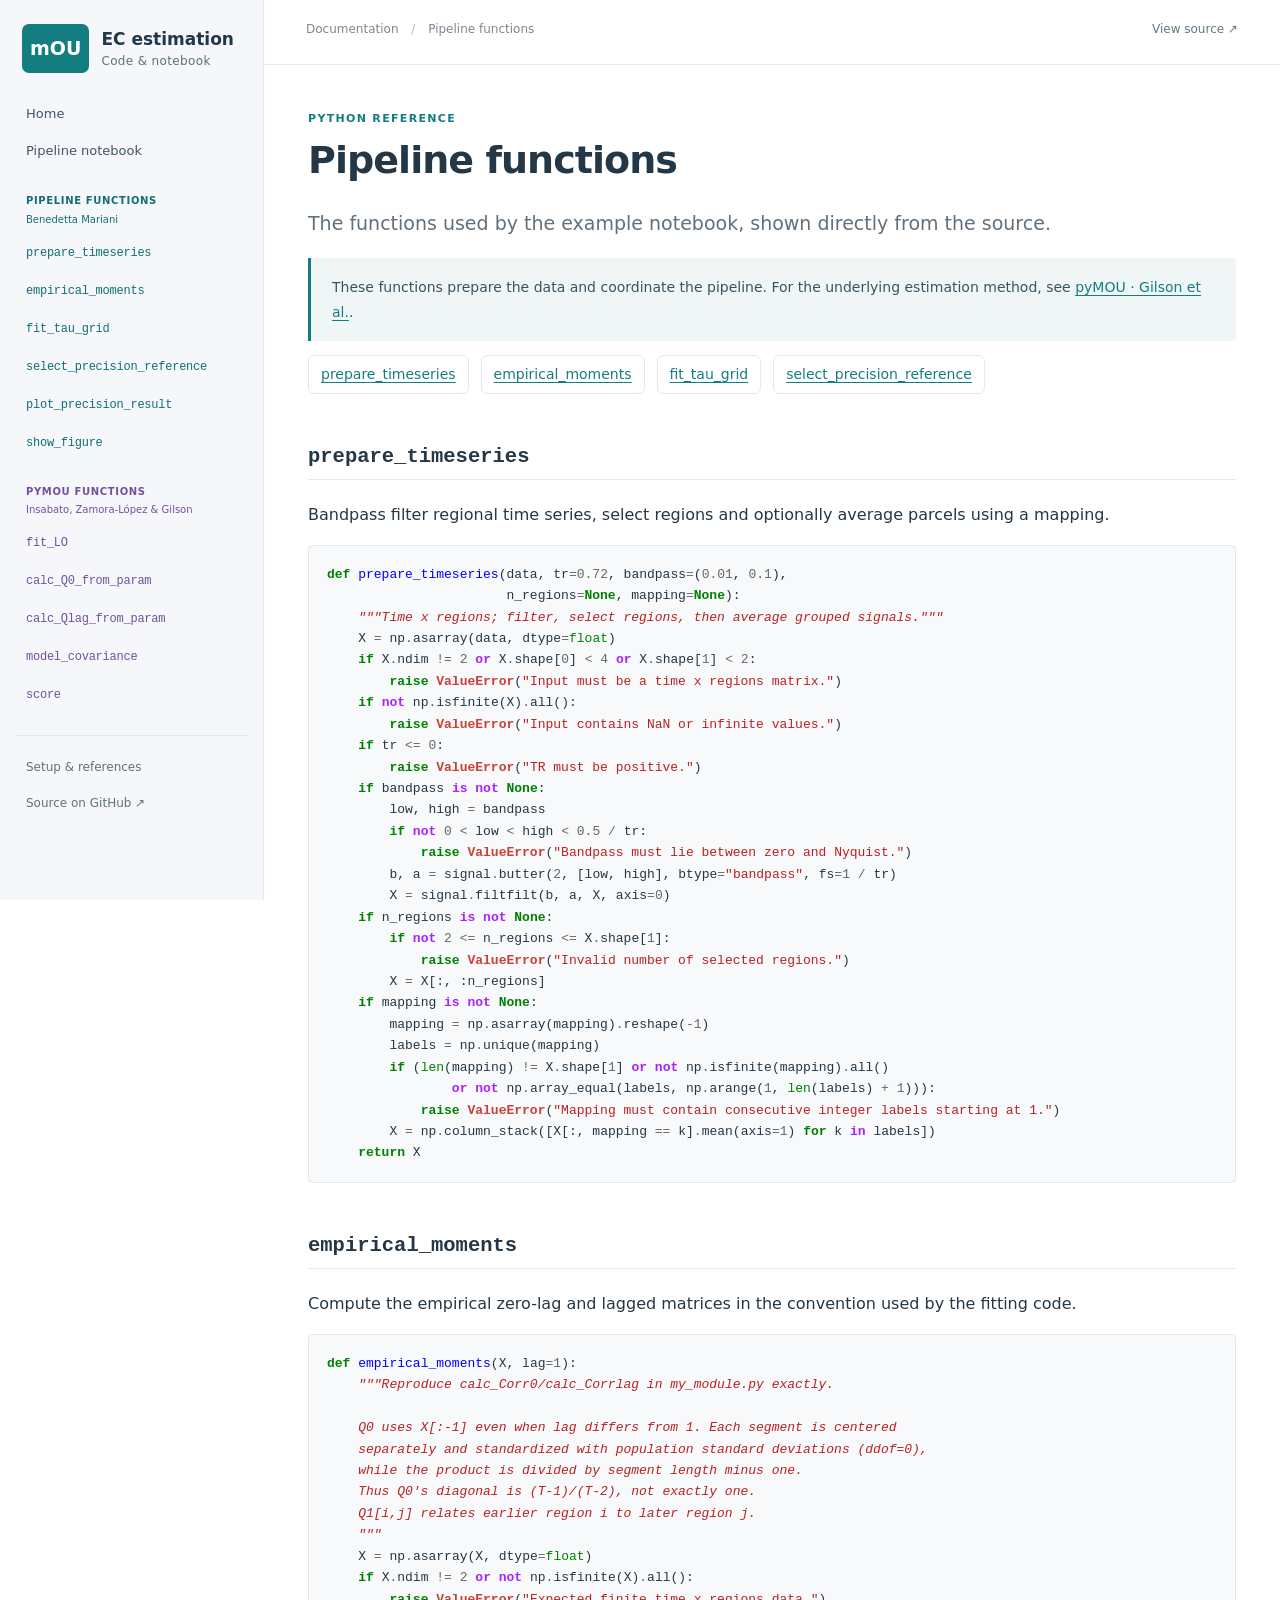
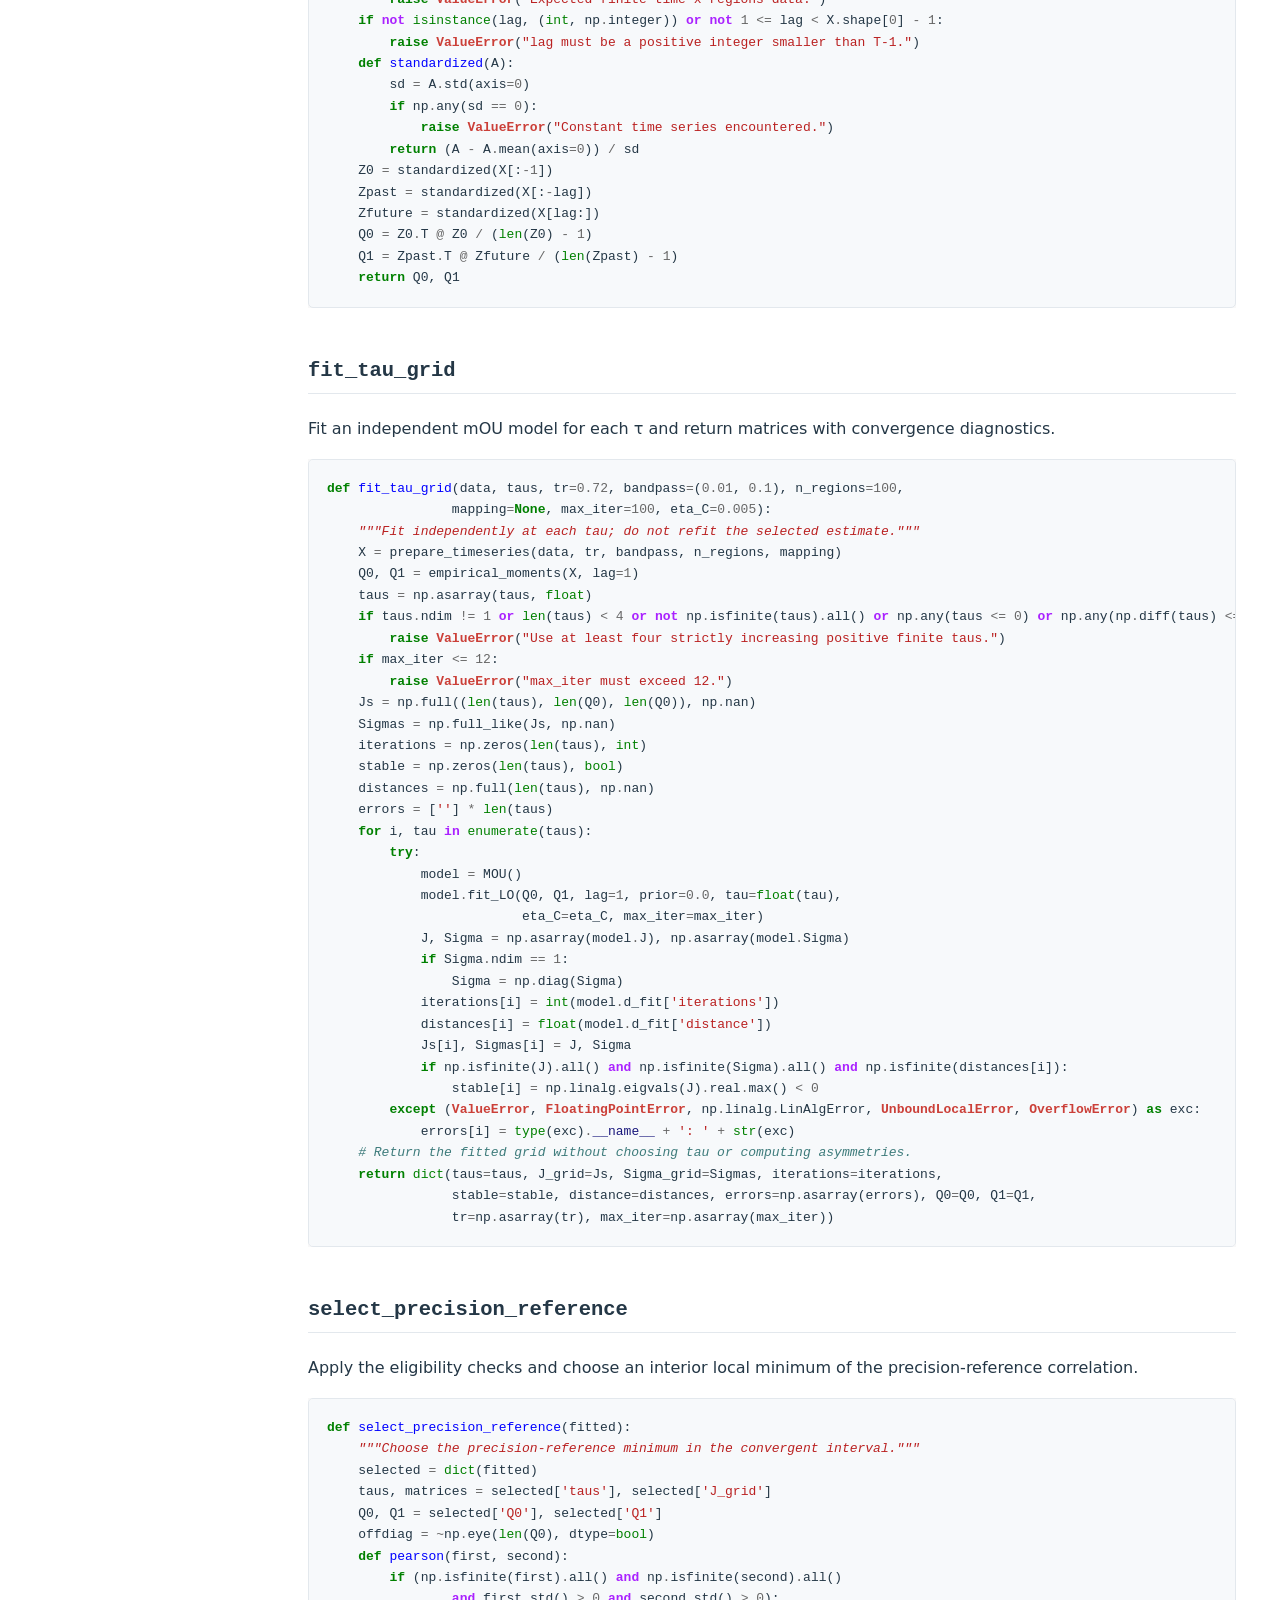
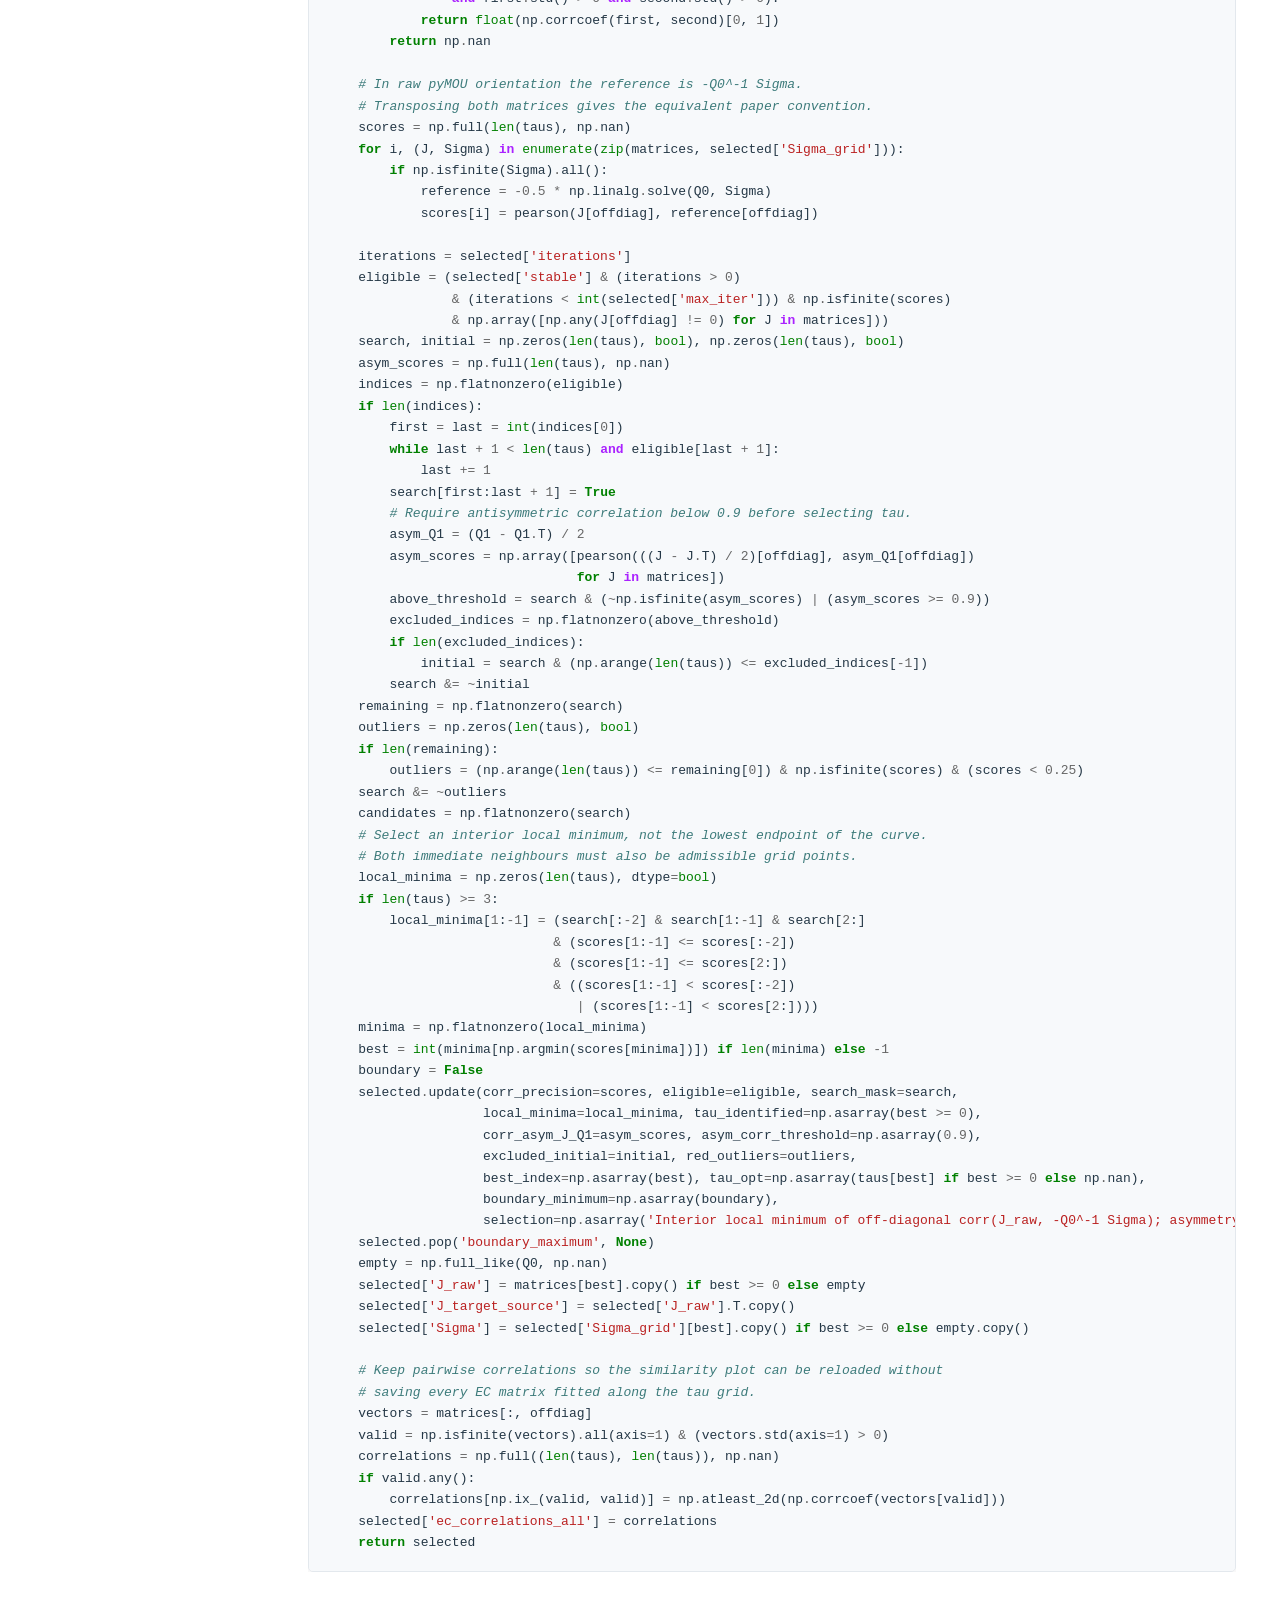
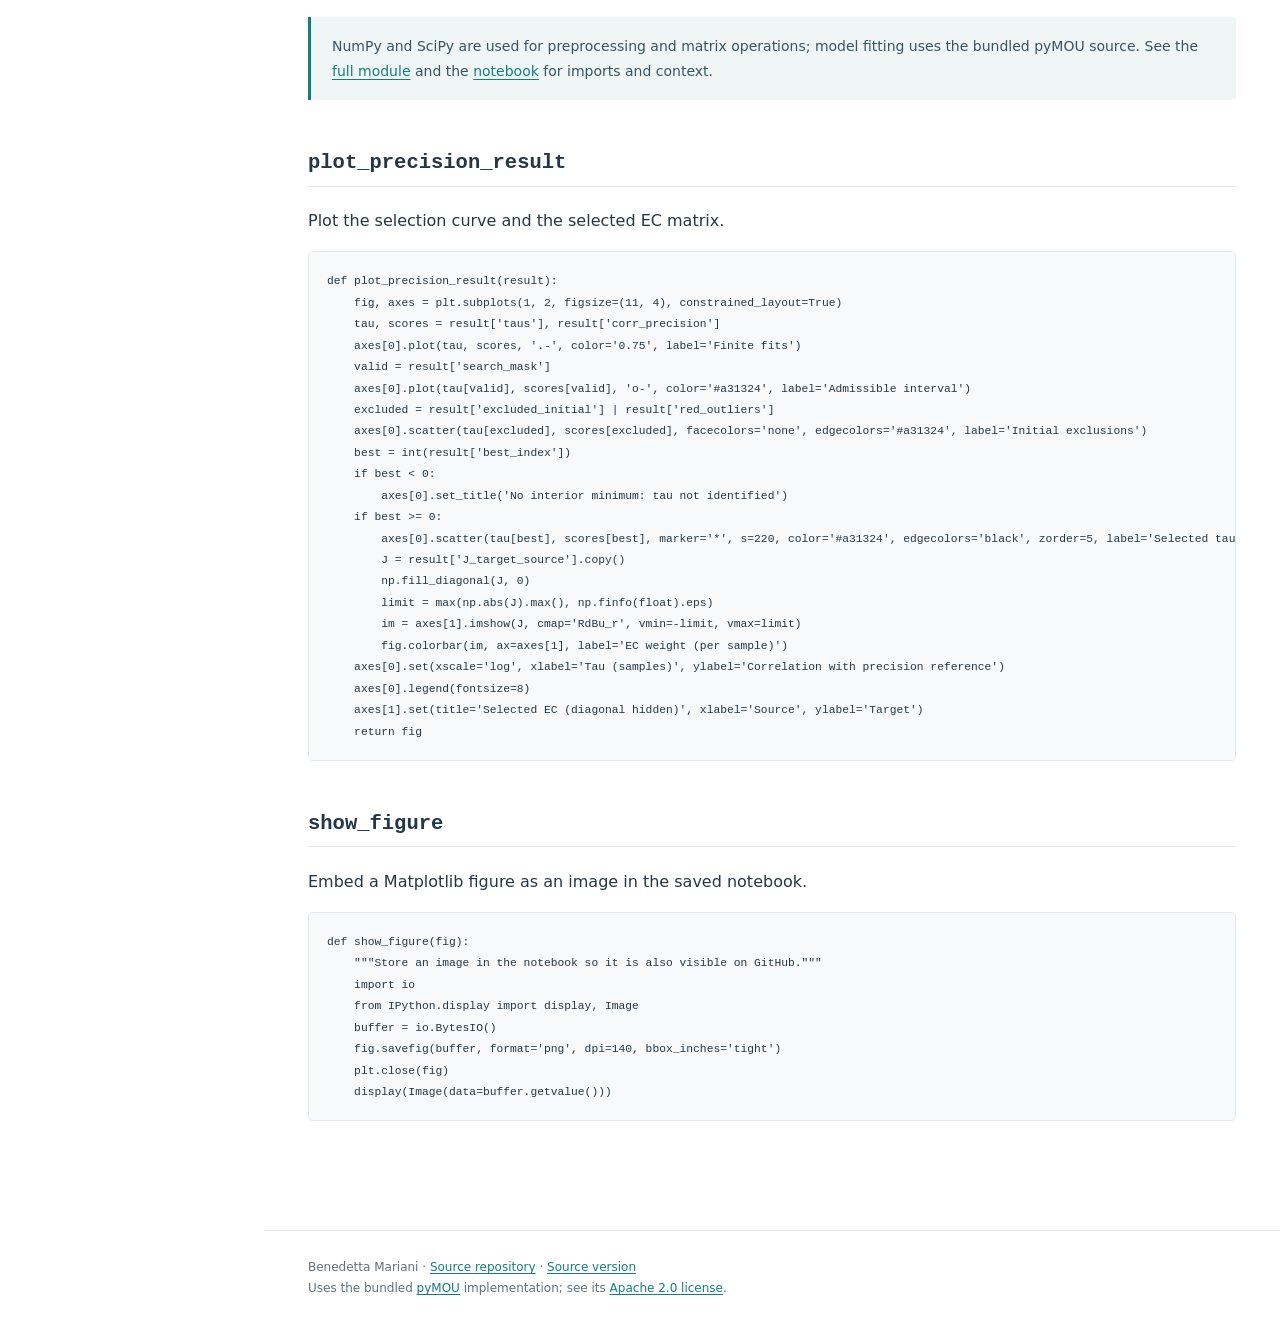
==== commit 6112cc1b: "Simplify home and link each function in the sidebar" ====
--- a/functions.html
+++ b/functions.html
@@ -1,4 +1,4 @@
-<!doctype html><html lang="en"><head><meta charset="utf-8"><meta name="viewport" content="width=device-width,initial-scale=1"><meta name="description" content="A notebook and Python functions for multivariate Ornstein–Uhlenbeck effective connectivity estimation."><title>Functions · mOU EC estimation</title><link rel="stylesheet" href="style.css"></head><body><a class="skip-link" href="#main-content">Skip to content</a><aside class="docs-sidebar"><a class="docs-brand" href="index.html"><span class="brand-mark">mOU</span><span>EC estimation<small>Documentation</small></span></a><nav aria-label="Documentation"><div class="nav-group">Getting started</div><a href="index.html">Overview</a><a href="index.html#installation">Installation</a><a href="index.html#quick-start">Quick start</a><div class="nav-group">User guide</div><a href="pipeline.html">Pipeline notebook</a><div class="nav-group">Reference</div><a href="functions.html" class="active" aria-current="page">Pipeline functions</a><a href="pymou.html">pyMOU · Gilson et al.</a><a href="index.html#source-and-citation">Source & citation</a><div class="nav-group">Project</div><a href="https://github.com/benedetta-mariani/mOU-EC-estimation">Source on GitHub ↗</a></nav><p class="sidebar-note">Multivariate Ornstein–Uhlenbeck<br>effective connectivity</p></aside><div class="doc-heading"><span>Documentation <span aria-hidden="true">/</span> Pipeline functions</span><a href="https://github.com/benedetta-mariani/mOU-EC-estimation/tree/main/ec_estimation">View source ↗</a></div><main class="page" id="main-content"><div class="eyebrow">Python reference</div><h1>Pipeline functions</h1><p class="lead">The functions used by the example notebook, shown directly from the source.</p><p class="note" id="pymou-link">These functions prepare the data and coordinate the pipeline. For the underlying estimation method, see <a href="pymou.html">pyMOU · Gilson et al.</a>.</p><div class="jump-links"><a href="#prepare_timeseries">prepare_timeseries</a><a href="#empirical_moments">empirical_moments</a><a href="#fit_tau_grid">fit_tau_grid</a><a href="#select_precision_reference">select_precision_reference</a></div><section class="function" id="prepare_timeseries"><h2><code>prepare_timeseries</code></h2><p>Bandpass filter regional time series, select regions and optionally average parcels using a mapping.</p><div class="highlight"><pre><span></span><span class="k">def</span><span class="w"> </span><span class="nf">prepare_timeseries</span><span class="p">(</span><span class="n">data</span><span class="p">,</span> <span class="n">tr</span><span class="o">=</span><span class="mf">0.72</span><span class="p">,</span> <span class="n">bandpass</span><span class="o">=</span><span class="p">(</span><span class="mf">0.01</span><span class="p">,</span> <span class="mf">0.1</span><span class="p">),</span>
+<!doctype html><html lang="en"><head><meta charset="utf-8"><meta name="viewport" content="width=device-width,initial-scale=1"><meta name="description" content="A notebook and Python functions for multivariate Ornstein–Uhlenbeck effective connectivity estimation."><title>Functions · mOU EC estimation</title><link rel="stylesheet" href="style.css?v=functions-20261024"></head><body><a class="skip-link" href="#main-content">Skip to content</a><aside class="docs-sidebar"><a class="docs-brand" href="index.html"><span class="brand-mark">mOU</span><span>EC estimation<small>Code &amp; notebook</small></span></a><nav aria-label="Functions and notebook"><a href="index.html" class="">Home</a><a href="pipeline.html" class="">Pipeline notebook</a><div class="nav-group own-label">Pipeline functions <span>Benedetta Mariani</span></div><a href="functions.html#prepare_timeseries" class="own-function"><code>prepare_timeseries</code></a><a href="functions.html#empirical_moments" class="own-function"><code>empirical_moments</code></a><a href="functions.html#fit_tau_grid" class="own-function"><code>fit_tau_grid</code></a><a href="functions.html#select_precision_reference" class="own-function"><code>select_precision_reference</code></a><a href="functions.html#plot_precision_result" class="own-function"><code>plot_precision_result</code></a><a href="functions.html#show_figure" class="own-function"><code>show_figure</code></a><div class="nav-group pymou-label">pyMOU functions <span>Insabato, Zamora-López &amp; Gilson</span></div><a href="pymou.html#fit_LO" class="pymou-function"><code>fit_LO</code></a><a href="pymou.html#calc_Q0_from_param" class="pymou-function"><code>calc_Q0_from_param</code></a><a href="pymou.html#calc_Qlag_from_param" class="pymou-function"><code>calc_Qlag_from_param</code></a><a href="pymou.html#model_covariance" class="pymou-function"><code>model_covariance</code></a><a href="pymou.html#score" class="pymou-function"><code>score</code></a><div class="sidebar-resources"><a href="guide.html" class="">Setup & references</a><a href="https://github.com/benedetta-mariani/mOU-EC-estimation" class="">Source on GitHub ↗</a></div></nav></aside><div class="doc-heading"><span>Documentation <span aria-hidden="true">/</span> Pipeline functions</span><a href="https://github.com/benedetta-mariani/mOU-EC-estimation/tree/main/ec_estimation">View source ↗</a></div><main class="page" id="main-content"><div class="eyebrow">Python reference</div><h1>Pipeline functions</h1><p class="lead">The functions used by the example notebook, shown directly from the source.</p><p class="note" id="pymou-link">These functions prepare the data and coordinate the pipeline. For the underlying estimation method, see <a href="pymou.html">pyMOU · Gilson et al.</a>.</p><div class="jump-links"><a href="#prepare_timeseries">prepare_timeseries</a><a href="#empirical_moments">empirical_moments</a><a href="#fit_tau_grid">fit_tau_grid</a><a href="#select_precision_reference">select_precision_reference</a></div><section class="function" id="prepare_timeseries"><h2><code>prepare_timeseries</code></h2><p>Bandpass filter regional time series, select regions and optionally average parcels using a mapping.</p><div class="highlight"><pre><span></span><span class="k">def</span><span class="w"> </span><span class="nf">prepare_timeseries</span><span class="p">(</span><span class="n">data</span><span class="p">,</span> <span class="n">tr</span><span class="o">=</span><span class="mf">0.72</span><span class="p">,</span> <span class="n">bandpass</span><span class="o">=</span><span class="p">(</span><span class="mf">0.01</span><span class="p">,</span> <span class="mf">0.1</span><span class="p">),</span>
                        <span class="n">n_regions</span><span class="o">=</span><span class="kc">None</span><span class="p">,</span> <span class="n">mapping</span><span class="o">=</span><span class="kc">None</span><span class="p">):</span>
 <span class="w">    </span><span class="sd">&quot;&quot;&quot;Time x regions; filter, select regions, then average grouped signals.&quot;&quot;&quot;</span>
     <span class="n">X</span> <span class="o">=</span> <span class="n">np</span><span class="o">.</span><span class="n">asarray</span><span class="p">(</span><span class="n">data</span><span class="p">,</span> <span class="n">dtype</span><span class="o">=</span><span class="nb">float</span><span class="p">)</span>
@@ -171,4 +171,32 @@
     <span class="n">selected</span><span class="p">[</span><span class="s1">&#39;ec_correlations_all&#39;</span><span class="p">]</span> <span class="o">=</span> <span class="n">correlations</span>
     <span class="k">return</span> <span class="n">selected</span>
 </pre></div>
-</section><p class="note">NumPy and SciPy are used for preprocessing and matrix operations; model fitting uses the bundled pyMOU source. See the <a href="https://github.com/benedetta-mariani/mOU-EC-estimation/blob/main/ec_estimation/mou_pipeline.py">full module</a> and the <a href="pipeline.html">notebook</a> for imports and context.</p></main><footer>Benedetta Mariani · <a href="https://github.com/benedetta-mariani/mOU-EC-estimation">Source repository</a> · <a href="https://github.com/benedetta-mariani/mOU-EC-estimation/tree/ad260b63af77fa3fe26848ec6613611f369198e1/ec_estimation">Source version</a><br>Uses the bundled <a href="https://github.com/mb-BCA/pyMOU">pyMOU</a> implementation; see its <a href="https://github.com/benedetta-mariani/mOU-EC-estimation/blob/main/ec_estimation/pyMOU-master/LICENSE">Apache 2.0 license</a>.</footer></body></html>+</section><p class="note">NumPy and SciPy are used for preprocessing and matrix operations; model fitting uses the bundled pyMOU source. See the <a href="https://github.com/benedetta-mariani/mOU-EC-estimation/blob/main/ec_estimation/mou_pipeline.py">full module</a> and the <a href="pipeline.html">notebook</a> for imports and context.</p><section class="function" id="plot_precision_result"><h2><code>plot_precision_result</code></h2><p>Plot the selection curve and the selected EC matrix.</p><pre><code>def plot_precision_result(result):
+    fig, axes = plt.subplots(1, 2, figsize=(11, 4), constrained_layout=True)
+    tau, scores = result[&#x27;taus&#x27;], result[&#x27;corr_precision&#x27;]
+    axes[0].plot(tau, scores, &#x27;.-&#x27;, color=&#x27;0.75&#x27;, label=&#x27;Finite fits&#x27;)
+    valid = result[&#x27;search_mask&#x27;]
+    axes[0].plot(tau[valid], scores[valid], &#x27;o-&#x27;, color=&#x27;#a31324&#x27;, label=&#x27;Admissible interval&#x27;)
+    excluded = result[&#x27;excluded_initial&#x27;] | result[&#x27;red_outliers&#x27;]
+    axes[0].scatter(tau[excluded], scores[excluded], facecolors=&#x27;none&#x27;, edgecolors=&#x27;#a31324&#x27;, label=&#x27;Initial exclusions&#x27;)
+    best = int(result[&#x27;best_index&#x27;])
+    if best &lt; 0:
+        axes[0].set_title(&#x27;No interior minimum: tau not identified&#x27;)
+    if best &gt;= 0:
+        axes[0].scatter(tau[best], scores[best], marker=&#x27;*&#x27;, s=220, color=&#x27;#a31324&#x27;, edgecolors=&#x27;black&#x27;, zorder=5, label=&#x27;Selected tau&#x27;)
+        J = result[&#x27;J_target_source&#x27;].copy()
+        np.fill_diagonal(J, 0)
+        limit = max(np.abs(J).max(), np.finfo(float).eps)
+        im = axes[1].imshow(J, cmap=&#x27;RdBu_r&#x27;, vmin=-limit, vmax=limit)
+        fig.colorbar(im, ax=axes[1], label=&#x27;EC weight (per sample)&#x27;)
+    axes[0].set(xscale=&#x27;log&#x27;, xlabel=&#x27;Tau (samples)&#x27;, ylabel=&#x27;Correlation with precision reference&#x27;)
+    axes[0].legend(fontsize=8)
+    axes[1].set(title=&#x27;Selected EC (diagonal hidden)&#x27;, xlabel=&#x27;Source&#x27;, ylabel=&#x27;Target&#x27;)
+    return fig</code></pre></section><section class="function" id="show_figure"><h2><code>show_figure</code></h2><p>Embed a Matplotlib figure as an image in the saved notebook.</p><pre><code>def show_figure(fig):
+    &quot;&quot;&quot;Store an image in the notebook so it is also visible on GitHub.&quot;&quot;&quot;
+    import io
+    from IPython.display import display, Image
+    buffer = io.BytesIO()
+    fig.savefig(buffer, format=&#x27;png&#x27;, dpi=140, bbox_inches=&#x27;tight&#x27;)
+    plt.close(fig)
+    display(Image(data=buffer.getvalue()))</code></pre></section></main><footer>Benedetta Mariani · <a href="https://github.com/benedetta-mariani/mOU-EC-estimation">Source repository</a> · <a href="https://github.com/benedetta-mariani/mOU-EC-estimation/tree/ad260b63af77fa3fe26848ec6613611f369198e1/ec_estimation">Source version</a><br>Uses the bundled <a href="https://github.com/mb-BCA/pyMOU">pyMOU</a> implementation; see its <a href="https://github.com/benedetta-mariani/mOU-EC-estimation/blob/main/ec_estimation/pyMOU-master/LICENSE">Apache 2.0 license</a>.</footer></body></html>
--- a/style.css
+++ b/style.css
@@ -98,3 +98,7 @@
 footer{max-width:1020px;margin:0 auto 0 max(264px,calc((100vw - 264px - 1020px)/2 + 264px));padding:26px 44px 36px;font-size:12px}.notebook-page{padding:0!important}.notebook-intro{margin:0 auto 0 264px;padding:24px 44px 0;font-size:12px}.notebook-page .jp-MarkdownCell{font-size:16px}.notebook-page .jp-Cell{padding:0!important;min-width:0!important}.notebook-page .jp-InputArea-editor{border-radius:5px;background:#f7f9fb!important}.notebook-page .jp-InputArea-editor pre{border:0;background:transparent;font-size:12px!important}.notebook-page .jp-RenderedHTMLCommon{color:var(--ink);line-height:1.75!important}.notebook-page .jp-RenderedHTMLCommon h2{font-size:25px!important;border-bottom:1px solid var(--line);padding-bottom:10px}.notebook-page .jp-OutputArea-output img{display:block;max-width:100%;height:auto}.notebook-page .jp-InputPrompt,.notebook-page .jp-OutputPrompt{display:none!important}
 @media(min-width:1700px){.page,.notebook-page main.page,footer{margin-left:calc(264px + (100vw - 264px - 1020px)/2)}}
 @media(max-width:850px){.docs-sidebar{position:static;width:auto;padding:20px 20px 12px;border-right:0;border-bottom:1px solid var(--line)}.docs-sidebar nav{display:flex;flex-wrap:wrap;gap:2px;margin-top:16px}.docs-sidebar nav a{font-size:12px;padding:5px 9px}.docs-sidebar nav a.active{padding-left:6px}.nav-group,.sidebar-note{display:none}.doc-heading{margin-left:0;padding:14px 20px;font-size:11px}.page,.notebook-page main.page,footer{margin:0;padding:30px 20px;max-width:100%}.notebook-intro{margin:0;padding:20px 20px 0}.skip-link{left:10px}.cards{grid-template-columns:1fr}h1,.notebook-page .jp-RenderedHTMLCommon h1{font-size:30px!important}.lead{font-size:17px}.function h2{overflow-wrap:anywhere}.call-path{padding:12px;font-size:13px}.call-path span{padding-left:0}footer{font-size:11px}}
+/* Function-first navigation */
+.docs-sidebar{padding:24px 15px}.docs-brand{margin:0 7px;font-size:17px}.docs-sidebar nav{margin-top:24px}.docs-sidebar nav a{padding:6px 11px;font-size:13px}.docs-sidebar nav a code{font-size:12px;letter-spacing:-.02em}.nav-group{margin:23px 11px 8px;font-size:10px;letter-spacing:.065em}.nav-group span{display:block;font-size:10px;font-weight:450;letter-spacing:0;text-transform:none;margin-top:3px;line-height:1.4}.docs-sidebar nav .own-function,.own-label{color:#126e73}.docs-sidebar nav .pymou-function,.pymou-label{color:#72519b}.docs-sidebar nav .pymou-function:hover{background:#eee9f5;color:#59377f}.sidebar-resources{margin-top:23px;border-top:1px solid var(--line);padding-top:12px}.sidebar-resources a{font-size:12px!important;color:var(--muted)!important}
+.home-main{padding-top:90px!important;min-height:calc(100vh - 150px)}.home-page h1{font-size:44px!important}.home-page .lead{font-size:19px;color:#73808a}.pipeline-entry{display:flex;align-items:center;justify-content:space-between;gap:24px;max-width:730px;margin:46px 0 22px;border:1px solid #d6e3e5;border-radius:9px;padding:32px;background:#f8fbfb;text-decoration:none;color:var(--ink)}.pipeline-entry:hover{border-color:#147d83;background:#f0f7f7}.pipeline-entry h2{border:0;margin:12px 0 10px;padding:0;font-size:26px}.pipeline-entry p{margin:0;font-size:15px;color:var(--muted)}.entry-label{font-size:11px;text-transform:uppercase;letter-spacing:.1em;color:#147d83;font-weight:650}.entry-arrow{font-size:34px;color:#147d83}.browse-note{font-size:14px;color:#74818a}.function:target{scroll-margin-top:28px}.function:target h2{color:#126e73}.function:target::before{content:'Selected function';display:block;font-size:11px;color:#7c8790;letter-spacing:.06em;text-transform:uppercase;margin-bottom:8px}
+@media(max-width:850px){.docs-sidebar{padding:20px}.docs-sidebar nav{display:block;margin-top:14px;max-height:220px;overflow:auto;border-top:1px solid var(--line);padding-top:10px}.docs-sidebar nav>a{display:inline-block;margin-right:4px}.docs-sidebar .nav-group{display:block;margin:16px 8px 5px}.docs-sidebar nav .own-function,.docs-sidebar nav .pymou-function{display:inline-block;padding:6px 8px;border:1px solid var(--line);border-radius:4px;background:#fff}.sidebar-resources{display:flex;gap:10px;margin-top:12px}.home-main{padding-top:38px!important;min-height:0}.home-page h1{font-size:32px!important}.pipeline-entry{padding:24px;margin-top:28px}.pipeline-entry h2{font-size:23px}.home-page footer{margin-top:42px}}
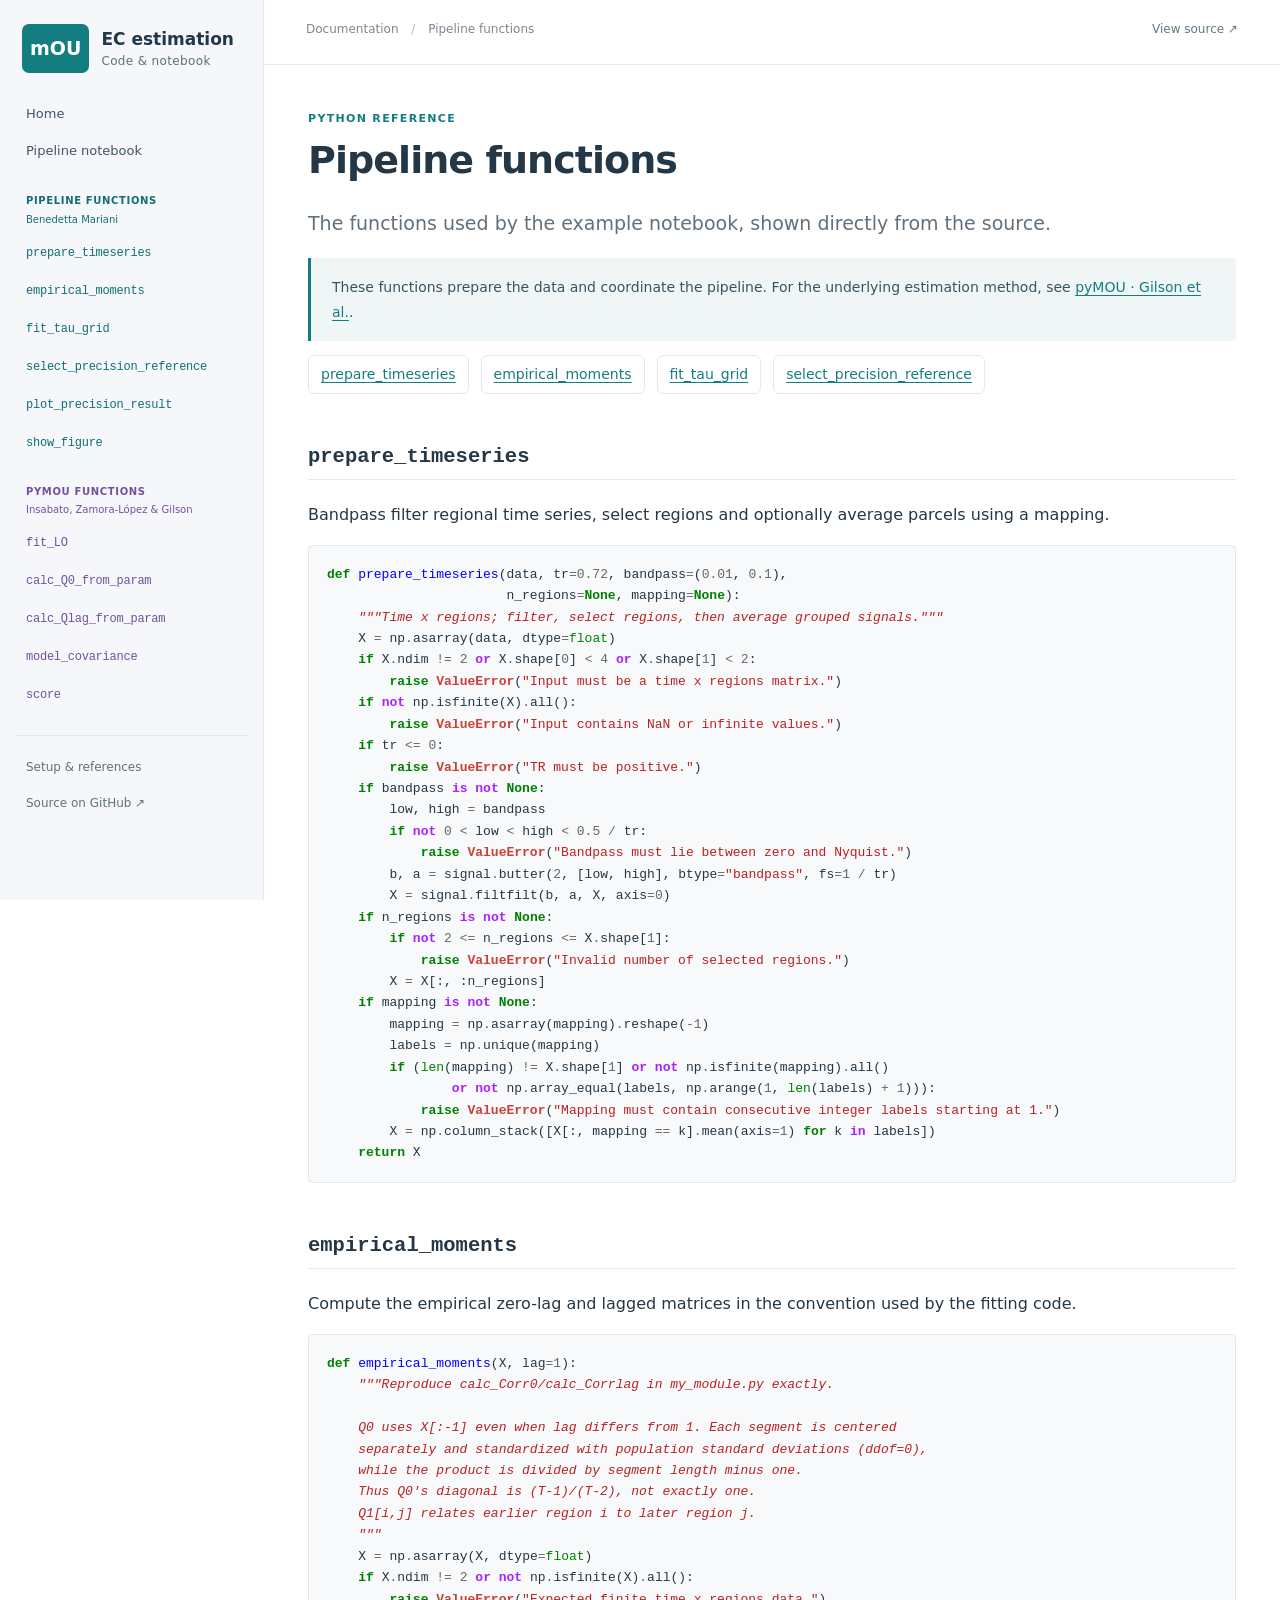
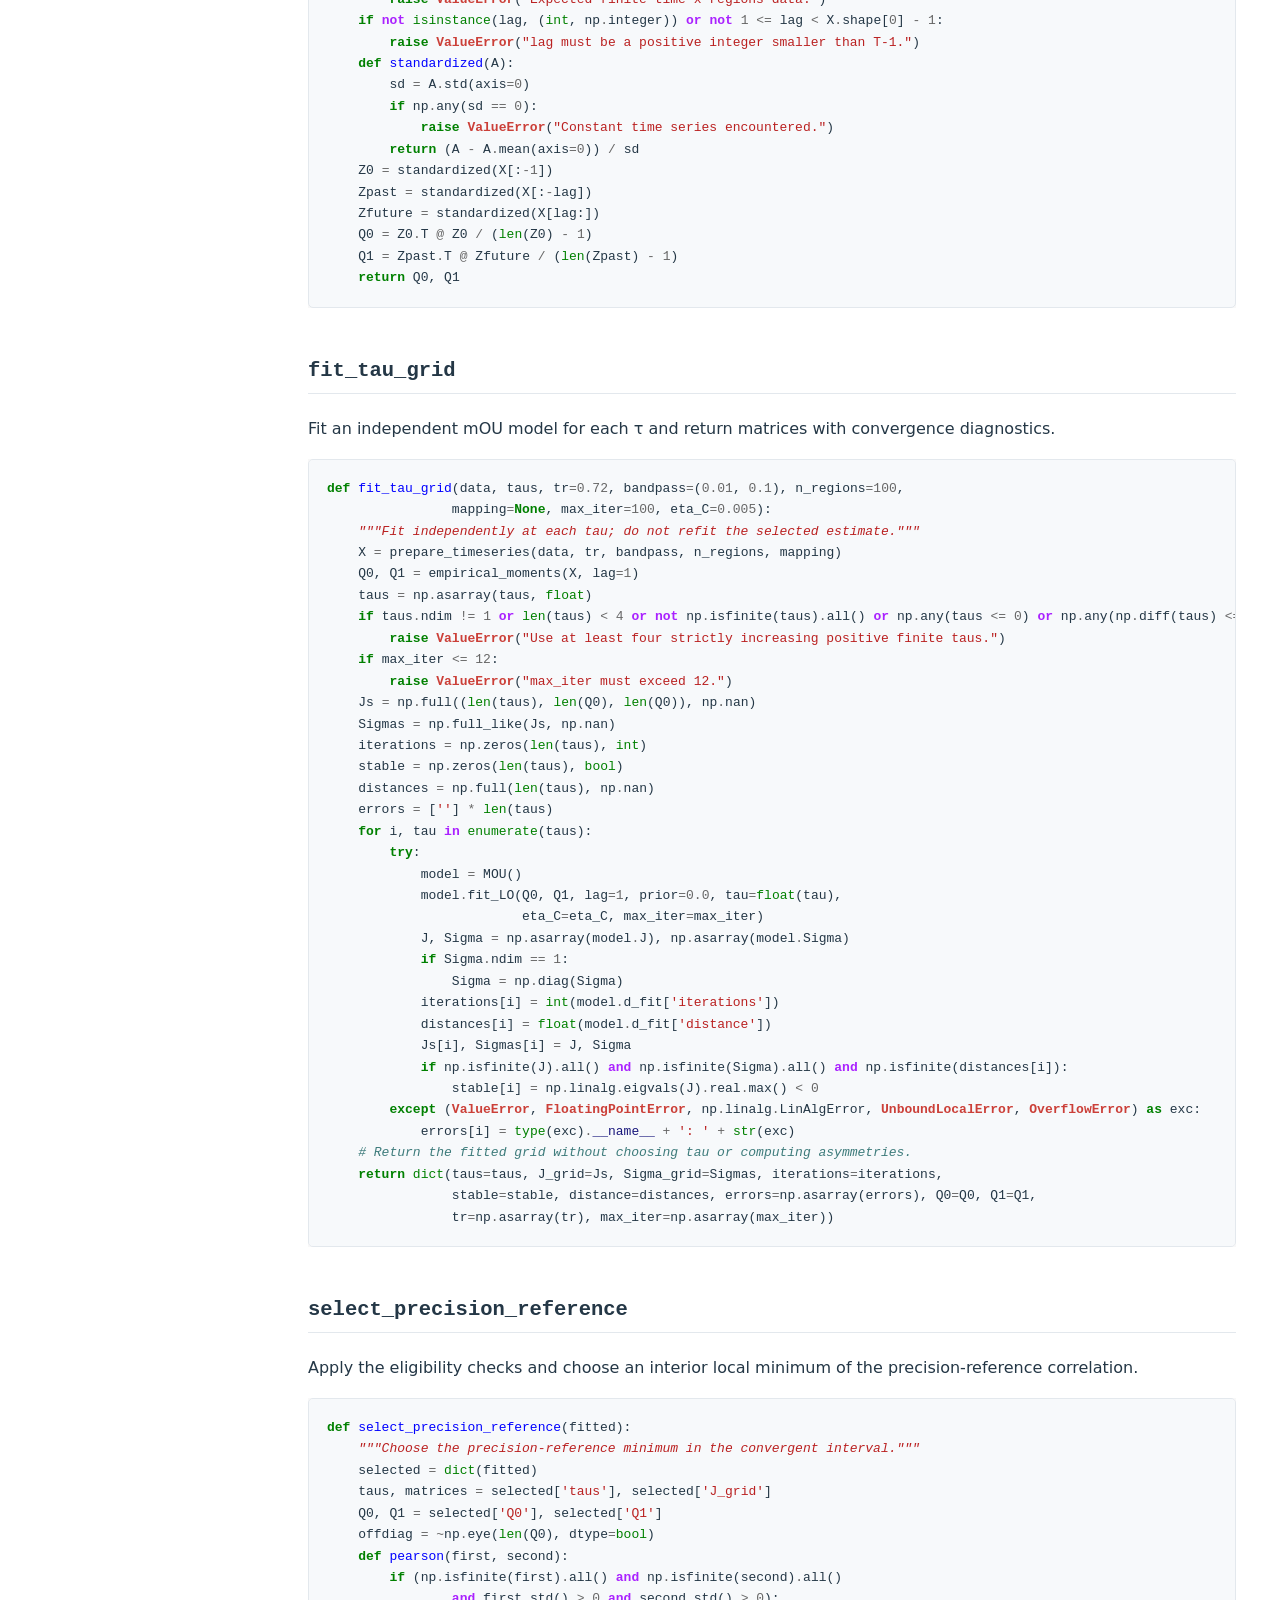
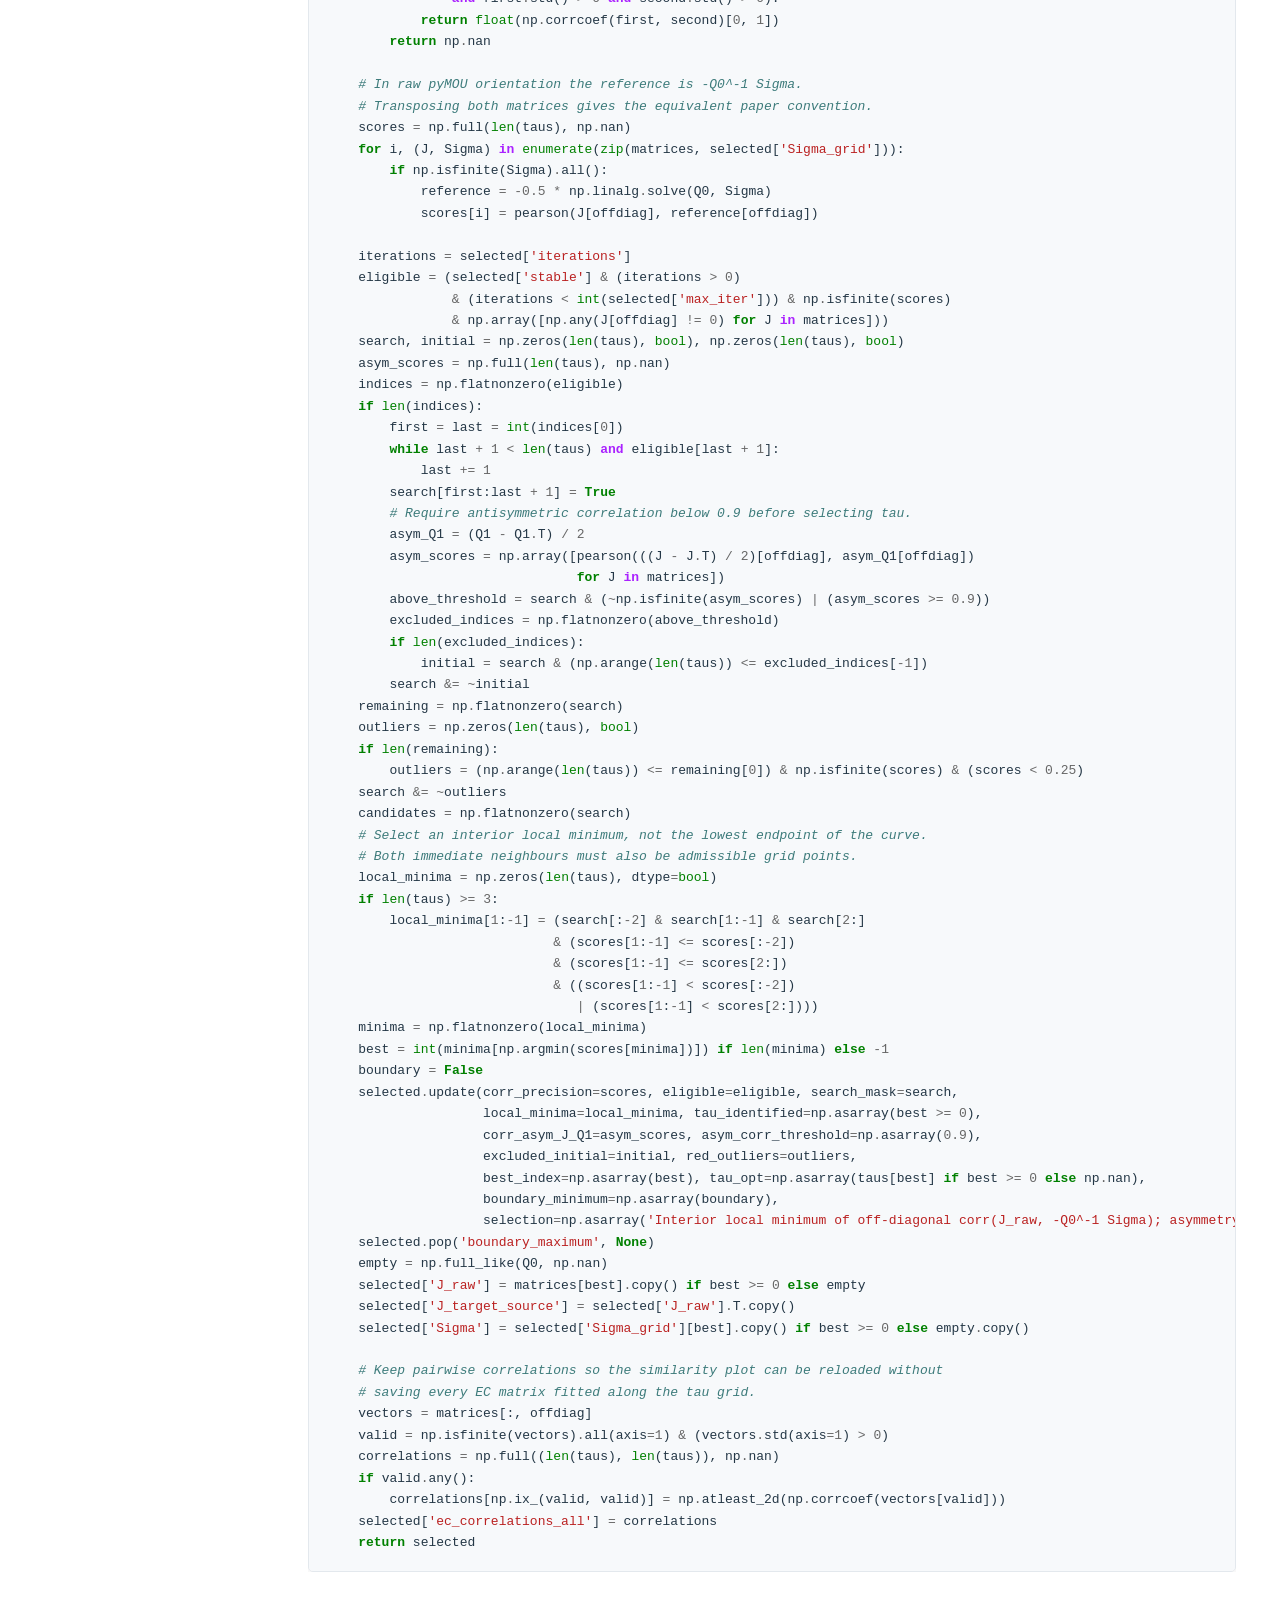
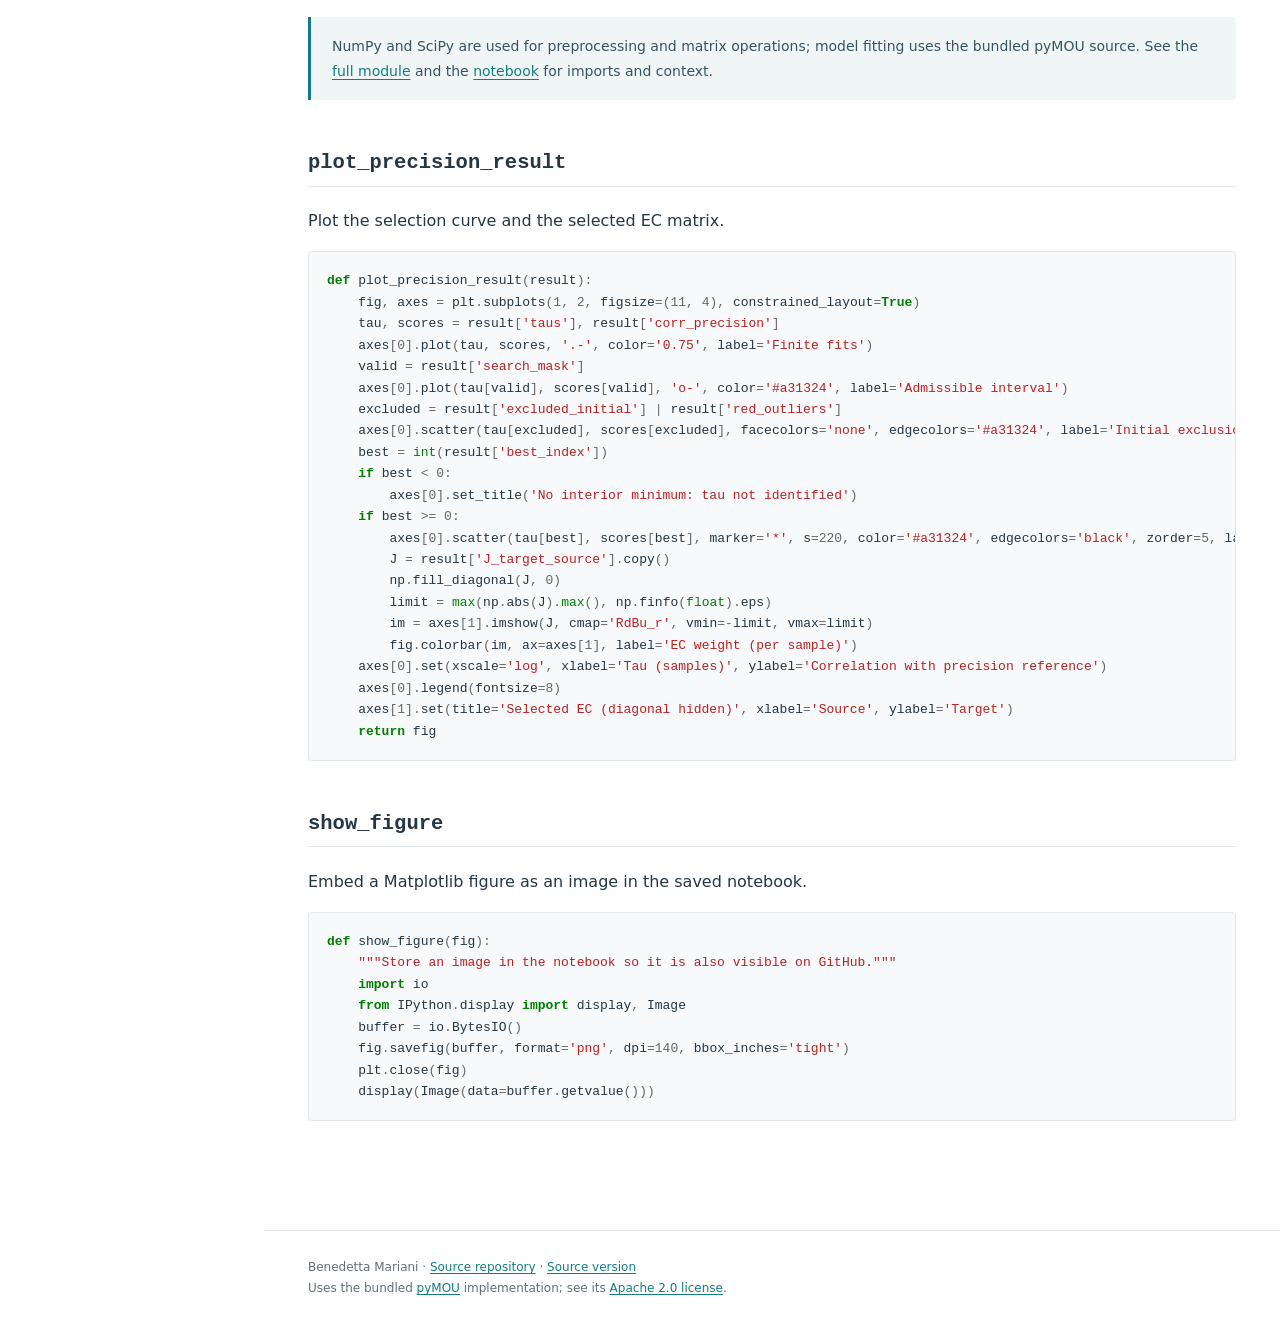
==== commit 8963b78c: "Color syntax in plotting function references" ====
--- a/functions.html
+++ b/functions.html
@@ -171,32 +171,32 @@
     <span class="n">selected</span><span class="p">[</span><span class="s1">&#39;ec_correlations_all&#39;</span><span class="p">]</span> <span class="o">=</span> <span class="n">correlations</span>
     <span class="k">return</span> <span class="n">selected</span>
 </pre></div>
-</section><p class="note">NumPy and SciPy are used for preprocessing and matrix operations; model fitting uses the bundled pyMOU source. See the <a href="https://github.com/benedetta-mariani/mOU-EC-estimation/blob/main/ec_estimation/mou_pipeline.py">full module</a> and the <a href="pipeline.html">notebook</a> for imports and context.</p><section class="function" id="plot_precision_result"><h2><code>plot_precision_result</code></h2><p>Plot the selection curve and the selected EC matrix.</p><pre><code>def plot_precision_result(result):
-    fig, axes = plt.subplots(1, 2, figsize=(11, 4), constrained_layout=True)
-    tau, scores = result[&#x27;taus&#x27;], result[&#x27;corr_precision&#x27;]
-    axes[0].plot(tau, scores, &#x27;.-&#x27;, color=&#x27;0.75&#x27;, label=&#x27;Finite fits&#x27;)
-    valid = result[&#x27;search_mask&#x27;]
-    axes[0].plot(tau[valid], scores[valid], &#x27;o-&#x27;, color=&#x27;#a31324&#x27;, label=&#x27;Admissible interval&#x27;)
-    excluded = result[&#x27;excluded_initial&#x27;] | result[&#x27;red_outliers&#x27;]
-    axes[0].scatter(tau[excluded], scores[excluded], facecolors=&#x27;none&#x27;, edgecolors=&#x27;#a31324&#x27;, label=&#x27;Initial exclusions&#x27;)
-    best = int(result[&#x27;best_index&#x27;])
-    if best &lt; 0:
-        axes[0].set_title(&#x27;No interior minimum: tau not identified&#x27;)
-    if best &gt;= 0:
-        axes[0].scatter(tau[best], scores[best], marker=&#x27;*&#x27;, s=220, color=&#x27;#a31324&#x27;, edgecolors=&#x27;black&#x27;, zorder=5, label=&#x27;Selected tau&#x27;)
-        J = result[&#x27;J_target_source&#x27;].copy()
-        np.fill_diagonal(J, 0)
-        limit = max(np.abs(J).max(), np.finfo(float).eps)
-        im = axes[1].imshow(J, cmap=&#x27;RdBu_r&#x27;, vmin=-limit, vmax=limit)
-        fig.colorbar(im, ax=axes[1], label=&#x27;EC weight (per sample)&#x27;)
-    axes[0].set(xscale=&#x27;log&#x27;, xlabel=&#x27;Tau (samples)&#x27;, ylabel=&#x27;Correlation with precision reference&#x27;)
-    axes[0].legend(fontsize=8)
-    axes[1].set(title=&#x27;Selected EC (diagonal hidden)&#x27;, xlabel=&#x27;Source&#x27;, ylabel=&#x27;Target&#x27;)
-    return fig</code></pre></section><section class="function" id="show_figure"><h2><code>show_figure</code></h2><p>Embed a Matplotlib figure as an image in the saved notebook.</p><pre><code>def show_figure(fig):
-    &quot;&quot;&quot;Store an image in the notebook so it is also visible on GitHub.&quot;&quot;&quot;
-    import io
-    from IPython.display import display, Image
-    buffer = io.BytesIO()
-    fig.savefig(buffer, format=&#x27;png&#x27;, dpi=140, bbox_inches=&#x27;tight&#x27;)
-    plt.close(fig)
-    display(Image(data=buffer.getvalue()))</code></pre></section></main><footer>Benedetta Mariani · <a href="https://github.com/benedetta-mariani/mOU-EC-estimation">Source repository</a> · <a href="https://github.com/benedetta-mariani/mOU-EC-estimation/tree/ad260b63af77fa3fe26848ec6613611f369198e1/ec_estimation">Source version</a><br>Uses the bundled <a href="https://github.com/mb-BCA/pyMOU">pyMOU</a> implementation; see its <a href="https://github.com/benedetta-mariani/mOU-EC-estimation/blob/main/ec_estimation/pyMOU-master/LICENSE">Apache 2.0 license</a>.</footer></body></html>+</section><p class="note">NumPy and SciPy are used for preprocessing and matrix operations; model fitting uses the bundled pyMOU source. See the <a href="https://github.com/benedetta-mariani/mOU-EC-estimation/blob/main/ec_estimation/mou_pipeline.py">full module</a> and the <a href="pipeline.html">notebook</a> for imports and context.</p><section class="function" id="plot_precision_result"><h2><code>plot_precision_result</code></h2><p>Plot the selection curve and the selected EC matrix.</p><div class="highlight"><pre><span class="k">def</span> <span class="n">plot_precision_result</span><span class="o">(</span><span class="n">result</span><span class="o">)</span><span class="o">:</span>
+    <span class="n">fig</span><span class="o">,</span> <span class="n">axes</span> <span class="o">=</span> <span class="n">plt</span><span class="o">.</span><span class="n">subplots</span><span class="o">(</span><span class="mi">1</span><span class="o">,</span> <span class="mi">2</span><span class="o">,</span> <span class="n">figsize</span><span class="o">=</span><span class="o">(</span><span class="mi">11</span><span class="o">,</span> <span class="mi">4</span><span class="o">)</span><span class="o">,</span> <span class="n">constrained_layout</span><span class="o">=</span><span class="k">True</span><span class="o">)</span>
+    <span class="n">tau</span><span class="o">,</span> <span class="n">scores</span> <span class="o">=</span> <span class="n">result</span><span class="o">[</span><span class="s">&#x27;taus&#x27;</span><span class="o">]</span><span class="o">,</span> <span class="n">result</span><span class="o">[</span><span class="s">&#x27;corr_precision&#x27;</span><span class="o">]</span>
+    <span class="n">axes</span><span class="o">[</span><span class="mi">0</span><span class="o">]</span><span class="o">.</span><span class="n">plot</span><span class="o">(</span><span class="n">tau</span><span class="o">,</span> <span class="n">scores</span><span class="o">,</span> <span class="s">&#x27;.-&#x27;</span><span class="o">,</span> <span class="n">color</span><span class="o">=</span><span class="s">&#x27;0.75&#x27;</span><span class="o">,</span> <span class="n">label</span><span class="o">=</span><span class="s">&#x27;Finite fits&#x27;</span><span class="o">)</span>
+    <span class="n">valid</span> <span class="o">=</span> <span class="n">result</span><span class="o">[</span><span class="s">&#x27;search_mask&#x27;</span><span class="o">]</span>
+    <span class="n">axes</span><span class="o">[</span><span class="mi">0</span><span class="o">]</span><span class="o">.</span><span class="n">plot</span><span class="o">(</span><span class="n">tau</span><span class="o">[</span><span class="n">valid</span><span class="o">]</span><span class="o">,</span> <span class="n">scores</span><span class="o">[</span><span class="n">valid</span><span class="o">]</span><span class="o">,</span> <span class="s">&#x27;o-&#x27;</span><span class="o">,</span> <span class="n">color</span><span class="o">=</span><span class="s">&#x27;#a31324&#x27;</span><span class="o">,</span> <span class="n">label</span><span class="o">=</span><span class="s">&#x27;Admissible interval&#x27;</span><span class="o">)</span>
+    <span class="n">excluded</span> <span class="o">=</span> <span class="n">result</span><span class="o">[</span><span class="s">&#x27;excluded_initial&#x27;</span><span class="o">]</span> <span class="o">|</span> <span class="n">result</span><span class="o">[</span><span class="s">&#x27;red_outliers&#x27;</span><span class="o">]</span>
+    <span class="n">axes</span><span class="o">[</span><span class="mi">0</span><span class="o">]</span><span class="o">.</span><span class="n">scatter</span><span class="o">(</span><span class="n">tau</span><span class="o">[</span><span class="n">excluded</span><span class="o">]</span><span class="o">,</span> <span class="n">scores</span><span class="o">[</span><span class="n">excluded</span><span class="o">]</span><span class="o">,</span> <span class="n">facecolors</span><span class="o">=</span><span class="s">&#x27;none&#x27;</span><span class="o">,</span> <span class="n">edgecolors</span><span class="o">=</span><span class="s">&#x27;#a31324&#x27;</span><span class="o">,</span> <span class="n">label</span><span class="o">=</span><span class="s">&#x27;Initial exclusions&#x27;</span><span class="o">)</span>
+    <span class="n">best</span> <span class="o">=</span> <span class="nb">int</span><span class="o">(</span><span class="n">result</span><span class="o">[</span><span class="s">&#x27;best_index&#x27;</span><span class="o">]</span><span class="o">)</span>
+    <span class="k">if</span> <span class="n">best</span> <span class="o">&lt;</span> <span class="mi">0</span><span class="o">:</span>
+        <span class="n">axes</span><span class="o">[</span><span class="mi">0</span><span class="o">]</span><span class="o">.</span><span class="n">set_title</span><span class="o">(</span><span class="s">&#x27;No interior minimum: tau not identified&#x27;</span><span class="o">)</span>
+    <span class="k">if</span> <span class="n">best</span> <span class="o">&gt;=</span> <span class="mi">0</span><span class="o">:</span>
+        <span class="n">axes</span><span class="o">[</span><span class="mi">0</span><span class="o">]</span><span class="o">.</span><span class="n">scatter</span><span class="o">(</span><span class="n">tau</span><span class="o">[</span><span class="n">best</span><span class="o">]</span><span class="o">,</span> <span class="n">scores</span><span class="o">[</span><span class="n">best</span><span class="o">]</span><span class="o">,</span> <span class="n">marker</span><span class="o">=</span><span class="s">&#x27;*&#x27;</span><span class="o">,</span> <span class="n">s</span><span class="o">=</span><span class="mi">220</span><span class="o">,</span> <span class="n">color</span><span class="o">=</span><span class="s">&#x27;#a31324&#x27;</span><span class="o">,</span> <span class="n">edgecolors</span><span class="o">=</span><span class="s">&#x27;black&#x27;</span><span class="o">,</span> <span class="n">zorder</span><span class="o">=</span><span class="mi">5</span><span class="o">,</span> <span class="n">label</span><span class="o">=</span><span class="s">&#x27;Selected tau&#x27;</span><span class="o">)</span>
+        <span class="n">J</span> <span class="o">=</span> <span class="n">result</span><span class="o">[</span><span class="s">&#x27;J_target_source&#x27;</span><span class="o">]</span><span class="o">.</span><span class="n">copy</span><span class="o">(</span><span class="o">)</span>
+        <span class="n">np</span><span class="o">.</span><span class="n">fill_diagonal</span><span class="o">(</span><span class="n">J</span><span class="o">,</span> <span class="mi">0</span><span class="o">)</span>
+        <span class="n">limit</span> <span class="o">=</span> <span class="nb">max</span><span class="o">(</span><span class="n">np</span><span class="o">.</span><span class="n">abs</span><span class="o">(</span><span class="n">J</span><span class="o">)</span><span class="o">.</span><span class="nb">max</span><span class="o">(</span><span class="o">)</span><span class="o">,</span> <span class="n">np</span><span class="o">.</span><span class="n">finfo</span><span class="o">(</span><span class="nb">float</span><span class="o">)</span><span class="o">.</span><span class="n">eps</span><span class="o">)</span>
+        <span class="n">im</span> <span class="o">=</span> <span class="n">axes</span><span class="o">[</span><span class="mi">1</span><span class="o">]</span><span class="o">.</span><span class="n">imshow</span><span class="o">(</span><span class="n">J</span><span class="o">,</span> <span class="n">cmap</span><span class="o">=</span><span class="s">&#x27;RdBu_r&#x27;</span><span class="o">,</span> <span class="n">vmin</span><span class="o">=</span><span class="o">-</span><span class="n">limit</span><span class="o">,</span> <span class="n">vmax</span><span class="o">=</span><span class="n">limit</span><span class="o">)</span>
+        <span class="n">fig</span><span class="o">.</span><span class="n">colorbar</span><span class="o">(</span><span class="n">im</span><span class="o">,</span> <span class="n">ax</span><span class="o">=</span><span class="n">axes</span><span class="o">[</span><span class="mi">1</span><span class="o">]</span><span class="o">,</span> <span class="n">label</span><span class="o">=</span><span class="s">&#x27;EC weight (per sample)&#x27;</span><span class="o">)</span>
+    <span class="n">axes</span><span class="o">[</span><span class="mi">0</span><span class="o">]</span><span class="o">.</span><span class="n">set</span><span class="o">(</span><span class="n">xscale</span><span class="o">=</span><span class="s">&#x27;log&#x27;</span><span class="o">,</span> <span class="n">xlabel</span><span class="o">=</span><span class="s">&#x27;Tau (samples)&#x27;</span><span class="o">,</span> <span class="n">ylabel</span><span class="o">=</span><span class="s">&#x27;Correlation with precision reference&#x27;</span><span class="o">)</span>
+    <span class="n">axes</span><span class="o">[</span><span class="mi">0</span><span class="o">]</span><span class="o">.</span><span class="n">legend</span><span class="o">(</span><span class="n">fontsize</span><span class="o">=</span><span class="mi">8</span><span class="o">)</span>
+    <span class="n">axes</span><span class="o">[</span><span class="mi">1</span><span class="o">]</span><span class="o">.</span><span class="n">set</span><span class="o">(</span><span class="n">title</span><span class="o">=</span><span class="s">&#x27;Selected EC (diagonal hidden)&#x27;</span><span class="o">,</span> <span class="n">xlabel</span><span class="o">=</span><span class="s">&#x27;Source&#x27;</span><span class="o">,</span> <span class="n">ylabel</span><span class="o">=</span><span class="s">&#x27;Target&#x27;</span><span class="o">)</span>
+    <span class="k">return</span> <span class="n">fig</span></pre></div></section><section class="function" id="show_figure"><h2><code>show_figure</code></h2><p>Embed a Matplotlib figure as an image in the saved notebook.</p><div class="highlight"><pre><span class="k">def</span> <span class="n">show_figure</span><span class="o">(</span><span class="n">fig</span><span class="o">)</span><span class="o">:</span>
+    <span class="s">&quot;&quot;&quot;Store an image in the notebook so it is also visible on GitHub.&quot;&quot;&quot;</span>
+    <span class="k">import</span> <span class="n">io</span>
+    <span class="k">from</span> <span class="n">IPython</span><span class="o">.</span><span class="n">display</span> <span class="k">import</span> <span class="n">display</span><span class="o">,</span> <span class="n">Image</span>
+    <span class="n">buffer</span> <span class="o">=</span> <span class="n">io</span><span class="o">.</span><span class="n">BytesIO</span><span class="o">(</span><span class="o">)</span>
+    <span class="n">fig</span><span class="o">.</span><span class="n">savefig</span><span class="o">(</span><span class="n">buffer</span><span class="o">,</span> <span class="n">format</span><span class="o">=</span><span class="s">&#x27;png&#x27;</span><span class="o">,</span> <span class="n">dpi</span><span class="o">=</span><span class="mi">140</span><span class="o">,</span> <span class="n">bbox_inches</span><span class="o">=</span><span class="s">&#x27;tight&#x27;</span><span class="o">)</span>
+    <span class="n">plt</span><span class="o">.</span><span class="n">close</span><span class="o">(</span><span class="n">fig</span><span class="o">)</span>
+    <span class="n">display</span><span class="o">(</span><span class="n">Image</span><span class="o">(</span><span class="n">data</span><span class="o">=</span><span class="n">buffer</span><span class="o">.</span><span class="n">getvalue</span><span class="o">(</span><span class="o">)</span><span class="o">)</span><span class="o">)</span></pre></div></section></main><footer>Benedetta Mariani · <a href="https://github.com/benedetta-mariani/mOU-EC-estimation">Source repository</a> · <a href="https://github.com/benedetta-mariani/mOU-EC-estimation/tree/ad260b63af77fa3fe26848ec6613611f369198e1/ec_estimation">Source version</a><br>Uses the bundled <a href="https://github.com/mb-BCA/pyMOU">pyMOU</a> implementation; see its <a href="https://github.com/benedetta-mariani/mOU-EC-estimation/blob/main/ec_estimation/pyMOU-master/LICENSE">Apache 2.0 license</a>.</footer></body></html>
